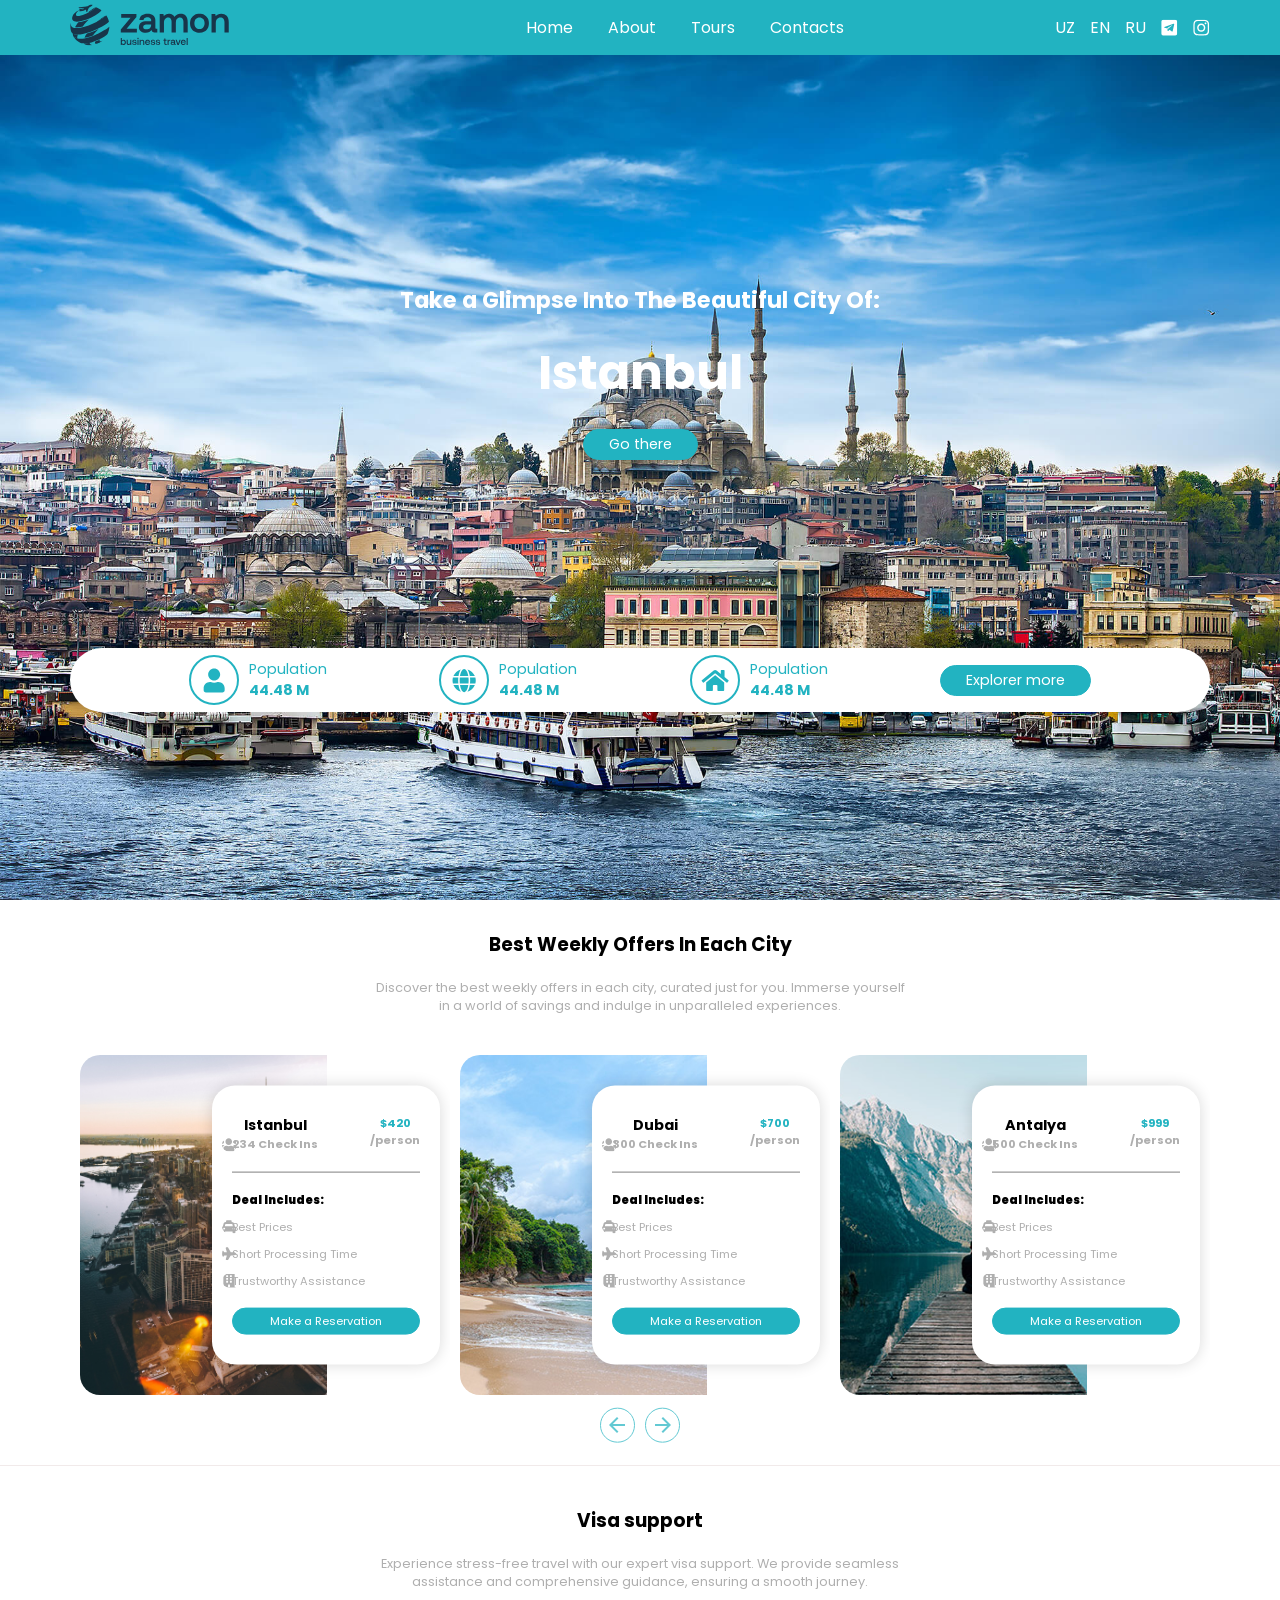
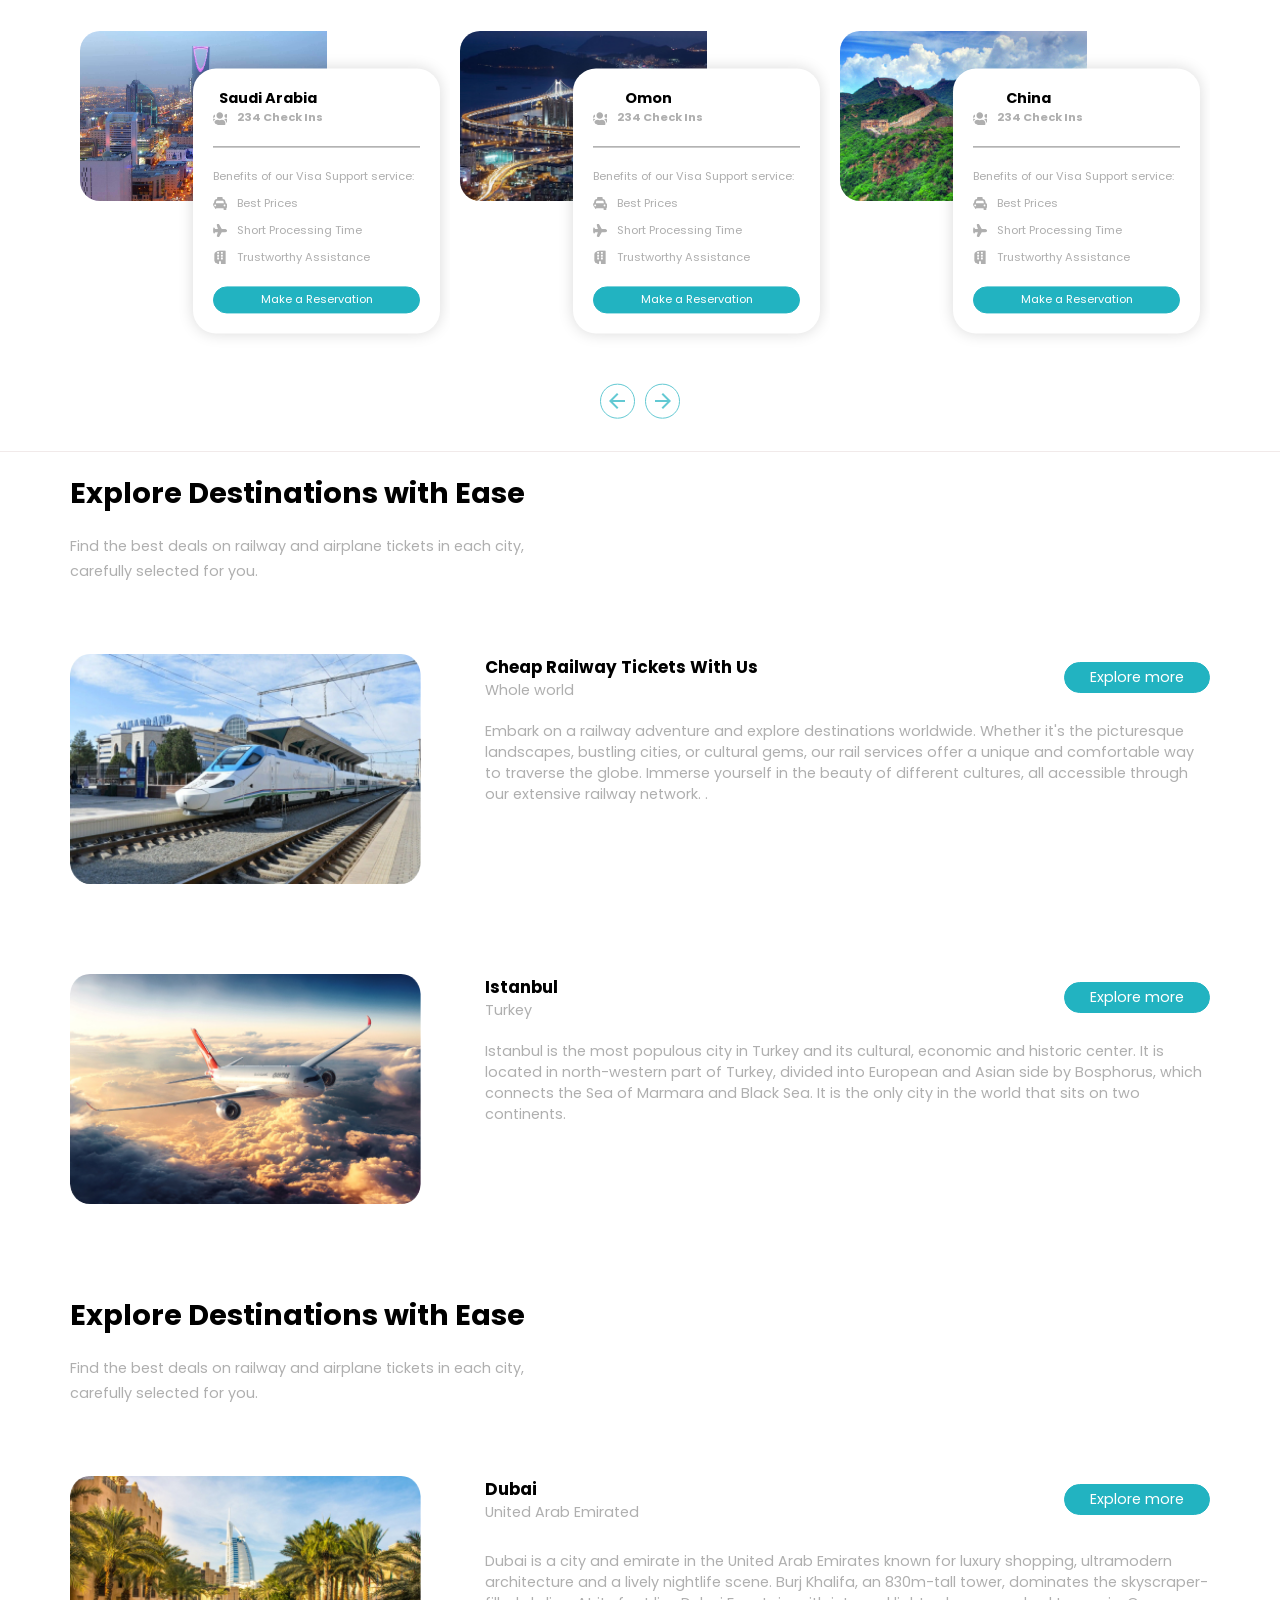
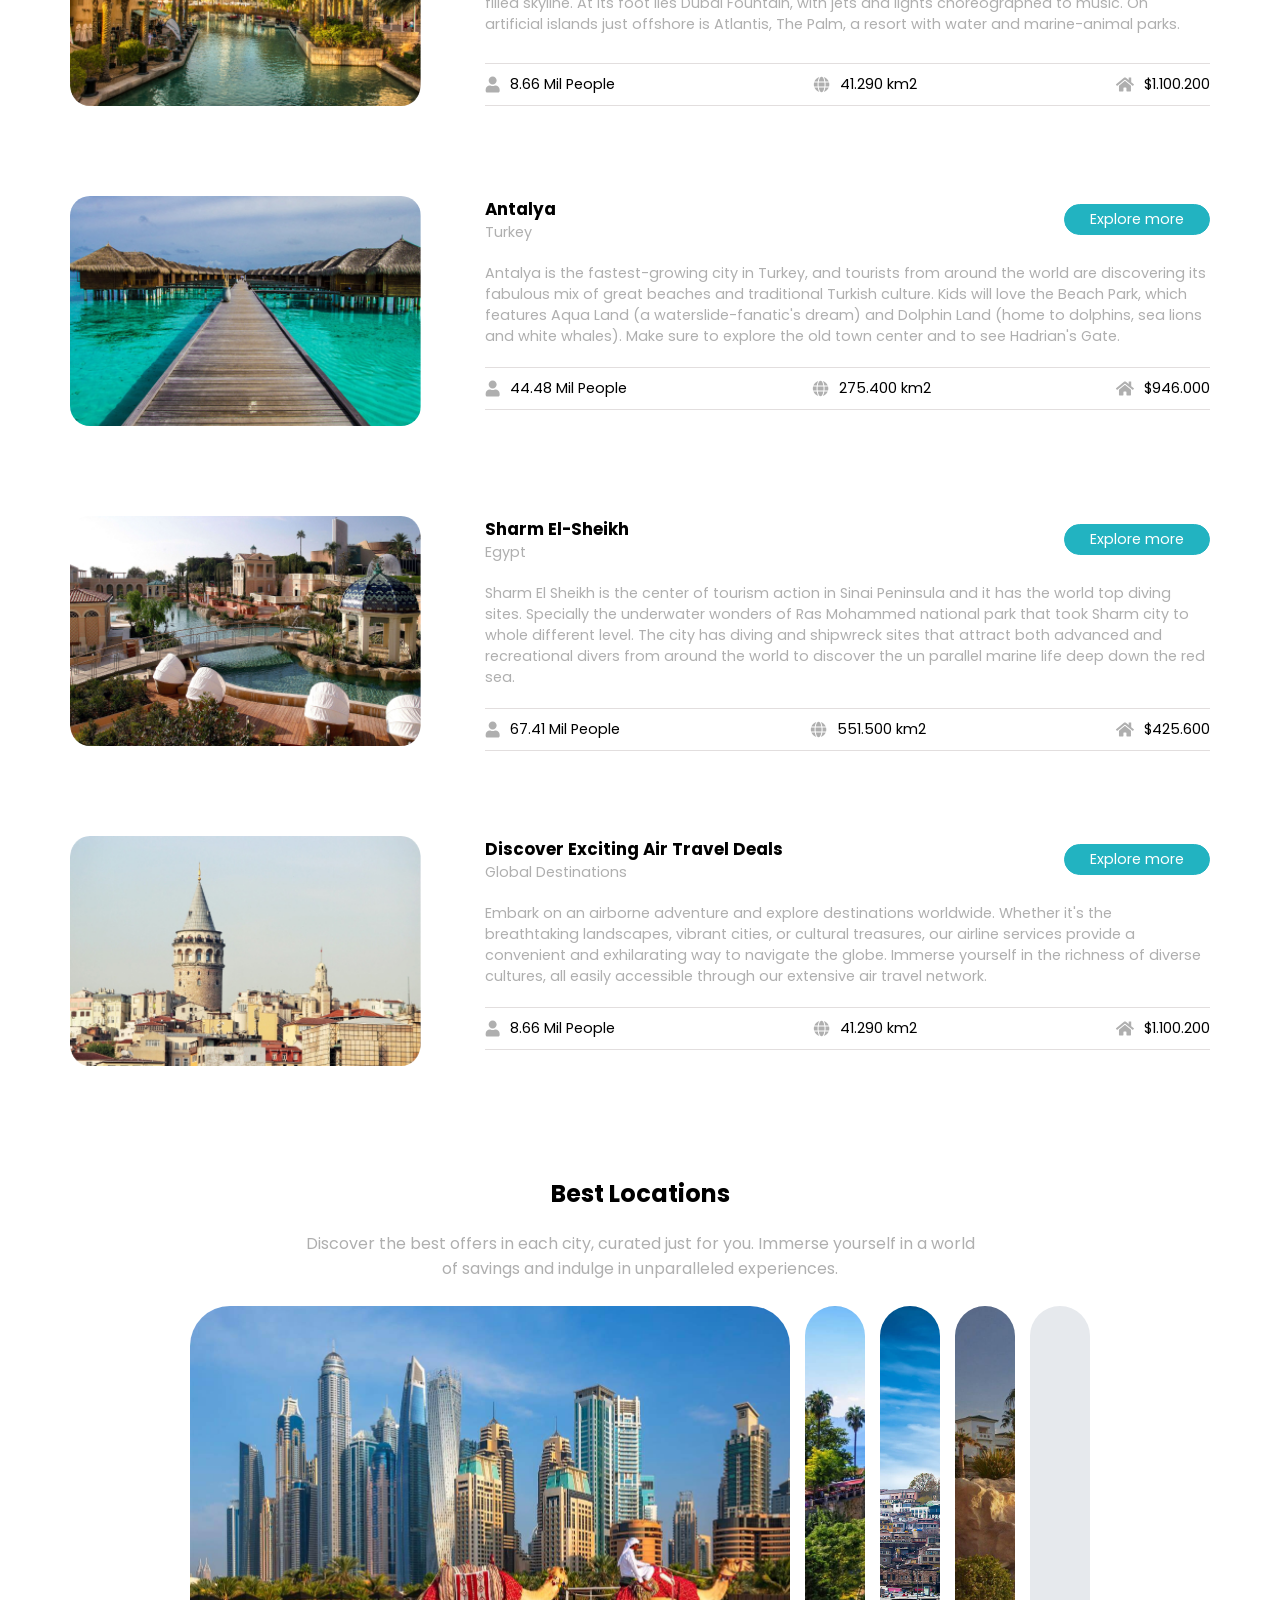
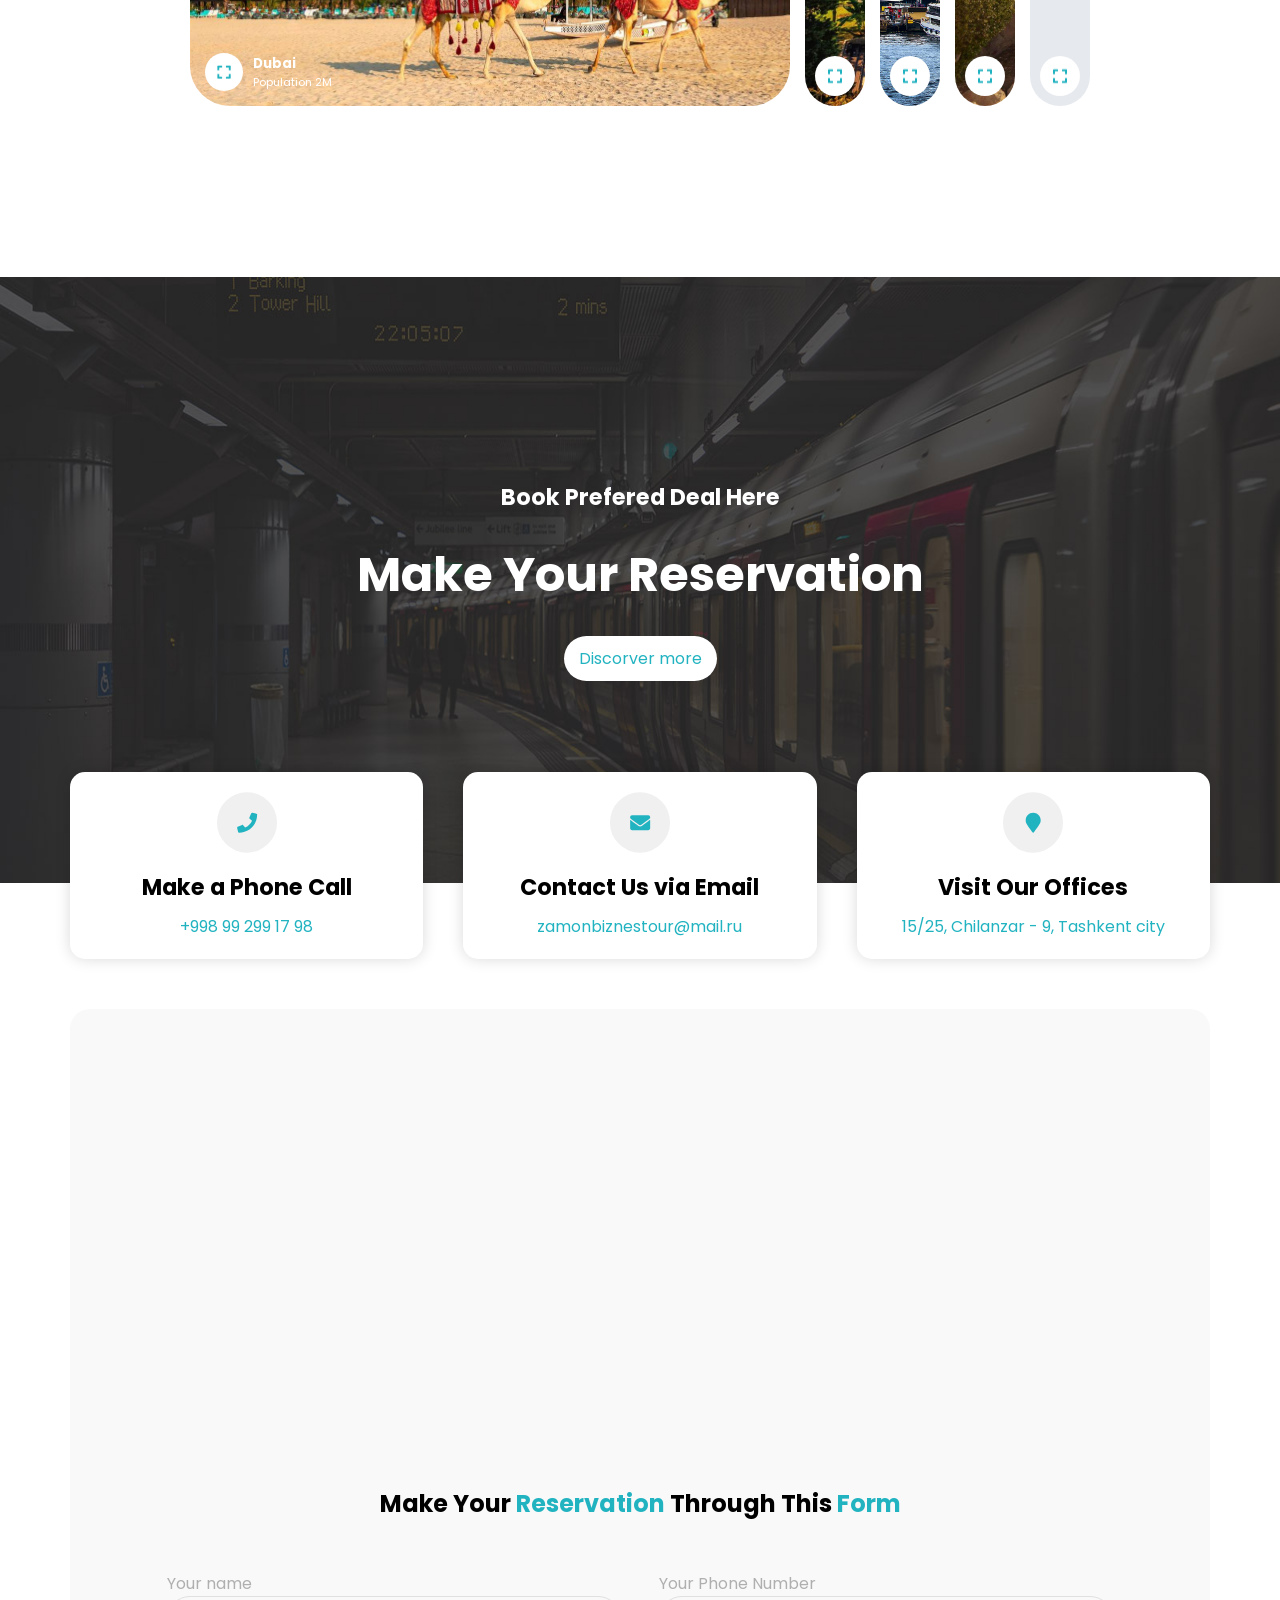
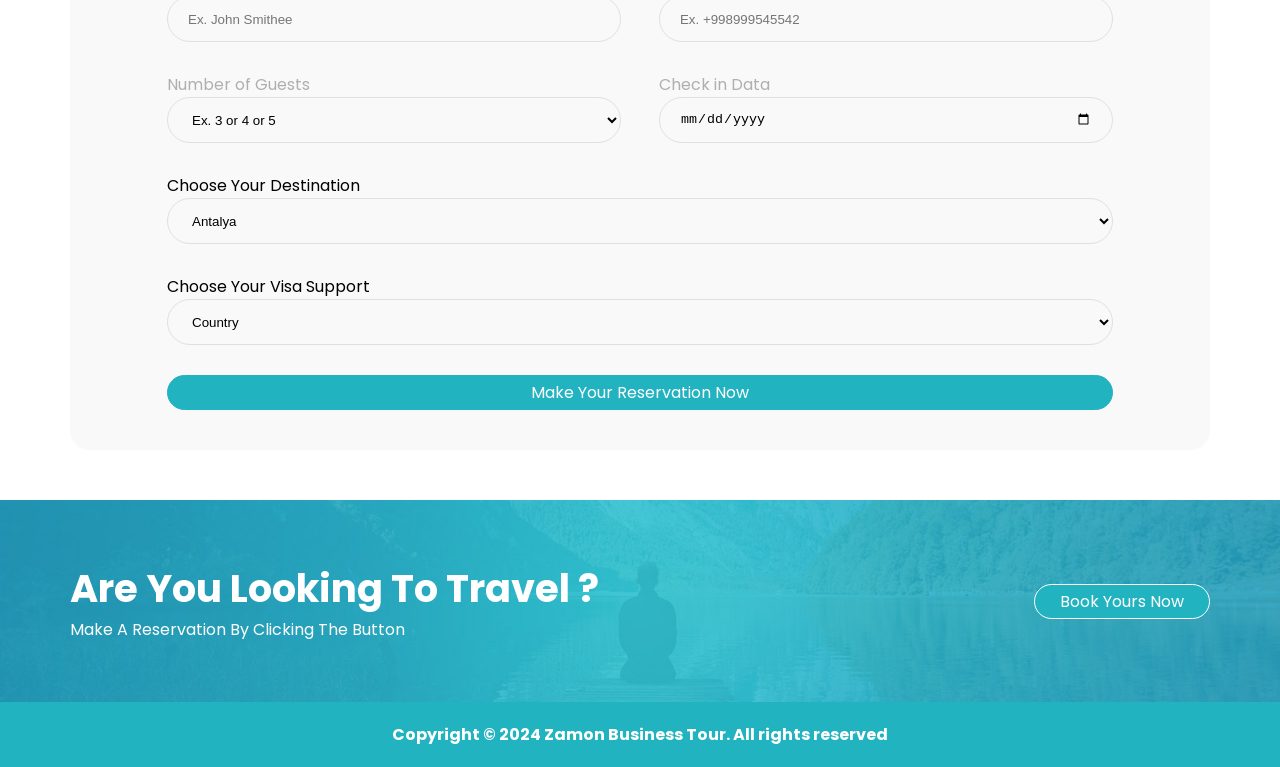
==== index.html @ ab3266ed "first commit" ====
<!DOCTYPE html>
<html lang="en">
  <head>
    <meta charset="UTF-8" />
    <meta name="viewport" content="width=device-width, initial-scale=1.0" />
    <title>Document</title>
    <link rel="stylesheet" href="assets/css/fontawesome.css" />
    <link
      href="
    https://cdn.jsdelivr.net/npm/@splidejs/splide@4.1.4/dist/css/splide.min.css
    "
      rel="stylesheet"
    />
    <link
      rel="stylesheet"
      href="https://fonts.googleapis.com/css2?family=Material+Symbols+Outlined:opsz,wght,FILL,GRAD@20..48,100..700,0..1,-50..200"
    />
    <link rel="preconnect" href="https://fonts.googleapis.com" />
    <link rel="preconnect" href="https://fonts.gstatic.com" crossorigin />
    <link
      href="https://fonts.googleapis.com/css2?family=Poppins:ital,wght@0,100;0,200;0,300;0,400;0,500;0,600;0,700;0,800;0,900;1,100;1,200;1,300;1,400;1,500;1,600;1,700;1,800;1,900&display=swap"
      rel="stylesheet"
    />
    <link rel="stylesheet" href="css/style.css" />
  </head>
  <body>
    <header id="header">
      <div class="container">
        <div class="header">
          <div class="logo">
            <a href="#"><img src="images/zamon.svg.svg" alt="" /></a>
          </div>
          <div class="desktop_menu">
            <ul class="nav_links">
              <li class="nav_item">
                <a href="">Home</a>
              </li>
              <li class="nav_item">
                <a href="">About</a>
              </li>
              <li class="nav_item">
                <a href="">Tours</a>
              </li>
              <li class="nav_item">
                <a href="">Contacts</a>
              </li>
            </ul>

            <ul class="user_actions">
              <li class="actions_item">
                <a href="">UZ</a>
              </li>
              <li class="actions_item">
                <a href="">EN</a>
              </li>
              <li class="actions_item">
                <a href="">RU</a>
              </li>
              <li class="actions_item">
                <a href=""
                  ><svg
                    width="17"
                    height="17"
                    viewBox="0 0 17 17"
                    fill="none"
                    xmlns="http://www.w3.org/2000/svg"
                  >
                    <mask
                      id="mask0_2_536"
                      style="mask-type: luminance"
                      maskUnits="userSpaceOnUse"
                      x="0"
                      y="0"
                      width="17"
                      height="17"
                    >
                      <path
                        d="M16.23 0.639999H0.230042V16.64H16.23V0.639999Z"
                        fill="white"
                      />
                    </mask>
                    <g mask="url(#mask0_2_536)">
                      <path
                        d="M11.4419 6.308L7.38459 9.62434L7.19366 9.78074C7.15173 9.814 7.12433 9.8622 7.11733 9.91527L7.07459 10.268L6.95733 11.2589C6.95839 11.271 6.95466 11.2829 6.94686 11.2923C6.93913 11.3015 6.92799 11.3074 6.91593 11.3085C6.90386 11.3095 6.89189 11.3058 6.88261 11.2981C6.87331 11.2903 6.86748 11.2791 6.8664 11.2671L6.5364 10.2762L6.19549 9.26254C6.18095 9.21714 6.18281 9.16807 6.20075 9.12387C6.21869 9.07967 6.25157 9.04314 6.29367 9.02074L10.5155 6.60073L11.3101 6.14619C11.4255 6.07892 11.5437 6.22437 11.4419 6.308Z"
                        fill="white"
                      />
                      <path
                        d="M14.0482 0.639999H2.41186C1.83321 0.639999 1.27825 0.869869 0.869081 1.27904C0.459911 1.68821 0.230042 2.24317 0.230042 2.82182V14.4582C0.230042 15.0369 0.459911 15.5918 0.869081 16.0009C1.27825 16.4101 1.83321 16.64 2.41186 16.64H14.0482C14.6269 16.64 15.1818 16.4101 15.591 16.0009C16.0002 15.5918 16.23 15.0369 16.23 14.4582V2.82182C16.23 2.24317 16.0002 1.68821 15.591 1.27904C15.1818 0.869869 14.6269 0.639999 14.0482 0.639999ZM13.22 5.27091L11.6582 12.1718C11.5846 12.4955 11.1737 12.6418 10.8855 12.4445L8.52731 10.8445L7.32638 11.98C7.27744 12.0259 7.21798 12.0593 7.15324 12.077C7.08851 12.0948 7.02038 12.0965 6.95477 12.082C6.88924 12.0675 6.82821 12.0372 6.777 11.9937C6.7258 11.9503 6.68596 11.8951 6.66095 11.8327L6.22731 10.56L5.79368 9.28727L3.46914 8.65093C3.40414 8.63673 3.34565 8.60147 3.30277 8.5506C3.25989 8.49973 3.23501 8.43613 3.232 8.36967C3.229 8.3032 3.24803 8.2376 3.28614 8.18313C3.32426 8.1286 3.37932 8.0882 3.44277 8.0682L12.4228 4.83273L12.5882 4.77363C12.9364 4.65182 13.2964 4.93363 13.22 5.27091Z"
                        fill="white"
                      />
                    </g>
                  </svg>
                </a>
              </li>
              <li class="actions_item">
                <a href=""
                  ><svg
                    width="17"
                    height="24"
                    viewBox="0 0 17 24"
                    fill="none"
                    xmlns="http://www.w3.org/2000/svg"
                  >
                    <mask
                      id="mask0_2_537"
                      style="mask-type: luminance"
                      maskUnits="userSpaceOnUse"
                      x="0"
                      y="4"
                      width="17"
                      height="17"
                    >
                      <path
                        d="M16.23 4.64H0.230042V20.64H16.23V4.64Z"
                        fill="white"
                      />
                    </mask>
                    <g mask="url(#mask0_2_537)">
                      <path
                        d="M8.23247 8.53192C5.9638 8.53192 4.12714 10.3706 4.12714 12.6373C4.12714 14.9059 5.9658 16.7426 8.23247 16.7426C10.5011 16.7426 12.3378 14.9039 12.3378 12.6373C12.3378 10.3686 10.4991 8.53192 8.23247 8.53192ZM8.23247 15.3019C6.7598 15.3019 5.5678 14.1093 5.5678 12.6373C5.5678 11.1653 6.76047 9.97259 8.23247 9.97259C9.70447 9.97259 10.8971 11.1653 10.8971 12.6373C10.8978 14.1093 9.70514 15.3019 8.23247 15.3019Z"
                        fill="white"
                      />
                      <path
                        d="M11.5287 4.69091C10.0567 4.62224 6.41067 4.62557 4.93734 4.69091C3.64267 4.75157 2.50067 5.06424 1.58001 5.9849C0.0413432 7.52357 0.23801 9.5969 0.23801 12.6376C0.23801 15.7496 0.0646766 17.7749 1.58001 19.2903C3.12467 20.8343 5.22801 20.6323 8.23269 20.6323C11.3154 20.6323 12.3794 20.6343 13.4694 20.2123C14.9514 19.6369 16.07 18.3123 16.1794 15.9329C16.2487 14.4603 16.2447 10.8149 16.1794 9.34157C16.0474 6.5329 14.54 4.82957 11.5287 4.69091ZM13.8587 18.2723C12.85 19.2809 11.4507 19.1909 8.21336 19.1909C4.88001 19.1909 3.54334 19.2403 2.56801 18.2623C1.44467 17.1443 1.64801 15.3489 1.64801 12.6269C1.64801 8.94357 1.27001 6.2909 4.96667 6.10157C5.81601 6.07157 6.06601 6.06157 8.20402 6.06157L8.23402 6.08157C11.7867 6.08157 14.574 5.70957 14.7414 9.40557C14.7794 10.2489 14.788 10.5022 14.788 12.6369C14.7874 15.9316 14.85 17.2763 13.8587 18.2723Z"
                        fill="white"
                      />
                      <path
                        d="M12.5007 9.32949C13.0306 9.32949 13.46 8.89999 13.46 8.37016C13.46 7.84033 13.0306 7.41083 12.5007 7.41083C11.9709 7.41083 11.5414 7.84033 11.5414 8.37016C11.5414 8.89999 11.9709 9.32949 12.5007 9.32949Z"
                        fill="white"
                      />
                    </g>
                  </svg>
                </a>
              </li>
            </ul>
          </div>
          <div class="mobile_menu">
            <div class="open-menu">
              <svg
                xmlns="http://www.w3.org/2000/svg"
                height="24px"
                viewBox="0 -960 960 960"
                width="24px"
                fill="#FFF"
              >
                <path
                  d="M120-240v-80h720v80H120Zm0-200v-80h720v80H120Zm0-200v-80h720v80H120Z"
                />
              </svg>
            </div>
            <div class="close-menu">
              <svg
                xmlns="http://www.w3.org/2000/svg"
                height="24px"
                viewBox="0 -960 960 960"
                width="24px"
                fill="#FFF"
              >
                <path
                  d="m256-200-56-56 224-224-224-224 56-56 224 224 224-224 56 56-224 224 224 224-56 56-224-224-224 224Z"
                />
              </svg>
            </div>
            <div class="mobile_menu_box">
              <ul class="nav_links">
                <li class="nav_item">
                  <a href="">Home</a>
                </li>
                <li class="nav_item">
                  <a href="">About</a>
                </li>
                <li class="nav_item">
                  <a href="">Tours</a>
                </li>
                <li class="nav_item">
                  <a href="">Contacts</a>
                </li>
                <li class="actions_item">
                  <a href="">UZ</a>
                </li>
                <li class="actions_item">
                  <a href="">EN</a>
                </li>
                <li class="actions_item">
                  <a href="">RU</a>
                </li>
                <li class="actions_item">
                  <a href=""
                    ><svg
                      width="17"
                      height="17"
                      viewBox="0 0 17 17"
                      fill="none"
                      xmlns="http://www.w3.org/2000/svg"
                    >
                      <mask
                        id="mask0_2_536"
                        style="mask-type: luminance"
                        maskUnits="userSpaceOnUse"
                        x="0"
                        y="0"
                        width="17"
                        height="17"
                      >
                        <path
                          d="M16.23 0.639999H0.230042V16.64H16.23V0.639999Z"
                          fill="black"
                        />
                      </mask>
                      <g mask="url(#mask0_2_536)">
                        <path
                          d="M11.4419 6.308L7.38459 9.62434L7.19366 9.78074C7.15173 9.814 7.12433 9.8622 7.11733 9.91527L7.07459 10.268L6.95733 11.2589C6.95839 11.271 6.95466 11.2829 6.94686 11.2923C6.93913 11.3015 6.92799 11.3074 6.91593 11.3085C6.90386 11.3095 6.89189 11.3058 6.88261 11.2981C6.87331 11.2903 6.86748 11.2791 6.8664 11.2671L6.5364 10.2762L6.19549 9.26254C6.18095 9.21714 6.18281 9.16807 6.20075 9.12387C6.21869 9.07967 6.25157 9.04314 6.29367 9.02074L10.5155 6.60073L11.3101 6.14619C11.4255 6.07892 11.5437 6.22437 11.4419 6.308Z"
                          fill="black"
                        />
                        <path
                          d="M14.0482 0.639999H2.41186C1.83321 0.639999 1.27825 0.869869 0.869081 1.27904C0.459911 1.68821 0.230042 2.24317 0.230042 2.82182V14.4582C0.230042 15.0369 0.459911 15.5918 0.869081 16.0009C1.27825 16.4101 1.83321 16.64 2.41186 16.64H14.0482C14.6269 16.64 15.1818 16.4101 15.591 16.0009C16.0002 15.5918 16.23 15.0369 16.23 14.4582V2.82182C16.23 2.24317 16.0002 1.68821 15.591 1.27904C15.1818 0.869869 14.6269 0.639999 14.0482 0.639999ZM13.22 5.27091L11.6582 12.1718C11.5846 12.4955 11.1737 12.6418 10.8855 12.4445L8.52731 10.8445L7.32638 11.98C7.27744 12.0259 7.21798 12.0593 7.15324 12.077C7.08851 12.0948 7.02038 12.0965 6.95477 12.082C6.88924 12.0675 6.82821 12.0372 6.777 11.9937C6.7258 11.9503 6.68596 11.8951 6.66095 11.8327L6.22731 10.56L5.79368 9.28727L3.46914 8.65093C3.40414 8.63673 3.34565 8.60147 3.30277 8.5506C3.25989 8.49973 3.23501 8.43613 3.232 8.36967C3.229 8.3032 3.24803 8.2376 3.28614 8.18313C3.32426 8.1286 3.37932 8.0882 3.44277 8.0682L12.4228 4.83273L12.5882 4.77363C12.9364 4.65182 13.2964 4.93363 13.22 5.27091Z"
                          fill="black"
                        />
                      </g>
                    </svg>
                  </a>
                </li>
                <li class="actions_item">
                  <a href=""
                    ><svg
                      width="17"
                      height="24"
                      viewBox="0 0 17 24"
                      fill="none"
                      xmlns="http://www.w3.org/2000/svg"
                    >
                      <mask
                        id="mask0_2_537"
                        style="mask-type: luminance"
                        maskUnits="userSpaceOnUse"
                        x="0"
                        y="4"
                        width="17"
                        height="17"
                      >
                        <path
                          d="M16.23 4.64H0.230042V20.64H16.23V4.64Z"
                          fill="black"
                        />
                      </mask>
                      <g mask="url(#mask0_2_537)">
                        <path
                          d="M8.23247 8.53192C5.9638 8.53192 4.12714 10.3706 4.12714 12.6373C4.12714 14.9059 5.9658 16.7426 8.23247 16.7426C10.5011 16.7426 12.3378 14.9039 12.3378 12.6373C12.3378 10.3686 10.4991 8.53192 8.23247 8.53192ZM8.23247 15.3019C6.7598 15.3019 5.5678 14.1093 5.5678 12.6373C5.5678 11.1653 6.76047 9.97259 8.23247 9.97259C9.70447 9.97259 10.8971 11.1653 10.8971 12.6373C10.8978 14.1093 9.70514 15.3019 8.23247 15.3019Z"
                          fill="black"
                        />
                        <path
                          d="M11.5287 4.69091C10.0567 4.62224 6.41067 4.62557 4.93734 4.69091C3.64267 4.75157 2.50067 5.06424 1.58001 5.9849C0.0413432 7.52357 0.23801 9.5969 0.23801 12.6376C0.23801 15.7496 0.0646766 17.7749 1.58001 19.2903C3.12467 20.8343 5.22801 20.6323 8.23269 20.6323C11.3154 20.6323 12.3794 20.6343 13.4694 20.2123C14.9514 19.6369 16.07 18.3123 16.1794 15.9329C16.2487 14.4603 16.2447 10.8149 16.1794 9.34157C16.0474 6.5329 14.54 4.82957 11.5287 4.69091ZM13.8587 18.2723C12.85 19.2809 11.4507 19.1909 8.21336 19.1909C4.88001 19.1909 3.54334 19.2403 2.56801 18.2623C1.44467 17.1443 1.64801 15.3489 1.64801 12.6269C1.64801 8.94357 1.27001 6.2909 4.96667 6.10157C5.81601 6.07157 6.06601 6.06157 8.20402 6.06157L8.23402 6.08157C11.7867 6.08157 14.574 5.70957 14.7414 9.40557C14.7794 10.2489 14.788 10.5022 14.788 12.6369C14.7874 15.9316 14.85 17.2763 13.8587 18.2723Z"
                          fill="black"
                        />
                        <path
                          d="M12.5007 9.32949C13.0306 9.32949 13.46 8.89999 13.46 8.37016C13.46 7.84033 13.0306 7.41083 12.5007 7.41083C11.9709 7.41083 11.5414 7.84033 11.5414 8.37016C11.5414 8.89999 11.9709 9.32949 12.5007 9.32949Z"
                          fill="black"
                        />
                      </g>
                    </svg>
                  </a>
                </li>
              </ul>

              <!-- <ul class="user_actions"></ul> -->
            </div>
          </div>
        </div>
      </div>
    </header>

    <main id="home">
      <div class="container">
        <div class="home_inner">
          <div class="home_inner_title">
            <h4>Take a Glimpse Into The Beautiful City Of:</h4>
            <h2>Istanbul</h2>
            <a href="" class="default_btn">Go there </a>
          </div>

          <div class="home_inner_info">
            <div class="home_inner_info_item">
              <div class="home_inner_info_item_image">
                <img src="images/home_symbol1.svg" alt="" />
              </div>
              <div class="home_inner_info_item_numbers">
                <div class="home_inner_info_item_numbers_name">Population</div>
                <div class="home_inner_info_item_numbers_date">44.48 M</div>
              </div>
            </div>
            <div class="home_inner_info_item">
              <div class="home_inner_info_item_image">
                <img src="images/home_symbol2.svg" alt="" />
              </div>
              <div class="home_inner_info_item_numbers">
                <div class="home_inner_info_item_numbers_name">Population</div>
                <div class="home_inner_info_item_numbers_date">44.48 M</div>
              </div>
            </div>
            <div class="home_inner_info_item">
              <div class="home_inner_info_item_image">
                <img src="images/home_symbol3.svg" alt="" />
              </div>
              <div class="home_inner_info_item_numbers">
                <div class="home_inner_info_item_numbers_name">Population</div>
                <div class="home_inner_info_item_numbers_date">44.48 M</div>
              </div>
            </div>
            <div class="home_btn">
              <a href="" class="default_btn">Explorer more</a>
            </div>
          </div>
        </div>
      </div>
    </main>

    <section id="slider1">
      <div class="container">
        <div class="slider_contents">
          <div class="slider_contents_top">
            <div class="slider_contents_top_title">
              <h3>Best Weekly Offers In Each City</h3>
            </div>
            <div class="slider_contents_top_description">
              <p>
                Discover the best weekly offers in each city, curated just for
                you. Immerse yourself in a world of savings and indulge in
                unparalleled experiences.
              </p>
            </div>
          </div>
          <div
            class="splide slide1"
            id="mySlider"
            aria-label="Splide Basic HTML Example"
          >
            <div class="splide__arrows">
              <button class="splide__arrow splide__arrow--prev">
                <span class="material-symbols-outlined"> arrow_back </span>
              </button>
              <button class="splide__arrow splide__arrow--next">
                <span class="material-symbols-outlined"> arrow_forward </span>
              </button>
            </div>

            <div class="splide__track">
              <ul class="splide__list">
                <li class="splide__slide">
                  <div class="thumb">
                    <img src="images/cand.jpg" alt="" />
                    <div class="splide__slide_text">
                      <div class="top-info">
                        <h4>
                          <b> Istanbul</b><br />
                          <span>
                            <img src="images/pupills.svg" alt="" /> 234 Check
                            Ins</span
                          >
                        </h4>
                        <h6>$420<br /><span>/person</span></h6>
                      </div>
                      <div class="line-dec"></div>
                      <ul class="card-hotel">
                        <li class="first">Deal Includes:</li>
                        <li>
                          <img src="images/taxi.svg" alt="" /> Best Prices
                        </li>
                        <li>
                          <img src="images/plane.svg" alt="" /> Short Processing
                          Time
                        </li>
                        <li>
                          <img src="images/hotel.svg" alt="" /> Trustworthy
                          Assistance
                        </li>
                      </ul>
                      <div class="main-button">
                        <a href="#contact" class="default_btn"
                          >Make a Reservation</a
                        >
                      </div>
                    </div>
                  </div>
                </li>
                <li class="splide__slide">
                  <img src="images/offers-02.jpg" alt="" />
                  <div class="splide__slide_text">
                    <div class="top-info">
                      <h4>
                        <b> Dubai</b><br />
                        <span>
                          <img src="images/pupills.svg" alt="" /> 300 Check
                          Ins</span
                        >
                      </h4>
                      <h6>$700<br /><span>/person</span></h6>
                    </div>
                    <div class="line-dec"></div>
                    <ul class="card-hotel">
                      <li class="first">Deal Includes:</li>
                      <li><img src="images/taxi.svg" alt="" /> Best Prices</li>
                      <li>
                        <img src="images/plane.svg" alt="" /> Short Processing
                        Time
                      </li>
                      <li>
                        <img src="images/hotel.svg" alt="" /> Trustworthy
                        Assistance
                      </li>
                    </ul>
                    <div class="main-button">
                      <a href="#contact" class="default_btn"
                        >Make a Reservation</a
                      >
                    </div>
                  </div>
                </li>
                <li class="splide__slide">
                  <img src="images/deals-01.jpg" alt="" />
                  <div class="splide__slide_text">
                    <div class="top-info">
                      <h4>
                        <b> Antalya</b><br />
                        <span>
                          <img src="images/pupills.svg" alt="" /> 500 Check
                          Ins</span
                        >
                      </h4>
                      <h6>$999<br /><span>/person</span></h6>
                    </div>
                    <div class="line-dec"></div>
                    <ul class="card-hotel">
                      <li class="first">Deal Includes:</li>
                      <li><img src="images/taxi.svg" alt="" /> Best Prices</li>
                      <li>
                        <img src="images/plane.svg" alt="" /> Short Processing
                        Time
                      </li>
                      <li>
                        <img src="images/hotel.svg" alt="" /> Trustworthy
                        Assistance
                      </li>
                    </ul>
                    <div class="main-button">
                      <a href="#contact" class="default_btn"
                        >Make a Reservation</a
                      >
                    </div>
                  </div>
                </li>
                <li class="splide__slide">
                  <img src="images/offers-01.jpg" alt="" />
                  <div class="splide__slide_text">
                    <div class="top-info">
                      <h4>
                        <b>Sharm El-Sheikh</b><br />
                        <span>
                          <img src="images/pupills.svg" alt="" /> 200 Check
                          Ins</span
                        >
                      </h4>
                      <h6>$800<br /><span>/person</span></h6>
                    </div>
                    <div class="line-dec"></div>
                    <ul class="card-hotel">
                      <li class="first">Deal Includes:</li>
                      <li><img src="images/taxi.svg" alt="" /> Best Prices</li>
                      <li>
                        <img src="images/plane.svg" alt="" /> Short Processing
                        Time
                      </li>
                      <li>
                        <img src="images/hotel.svg" alt="" /> Trustworthy
                        Assistance
                      </li>
                    </ul>
                    <div class="main-button">
                      <a href="#contact" class="default_btn"
                        >Make a Reservation</a
                      >
                    </div>
                  </div>
                </li>
                <li class="splide__slide">
                  <img src="images/usa1.jpg" alt="" />
                  <div class="splide__slide_text">
                    <div class="top-info">
                      <h4>
                        <b>USA</b><br />
                        <span>
                          <img src="images/pupills.svg" alt="" /> 400 Check
                          Ins</span
                        >
                      </h4>
                      <h6>$720<br /><span>/person</span></h6>
                    </div>
                    <div class="line-dec"></div>
                    <ul class="card-hotel">
                      <li class="first">Deal Includes:</li>
                      <li><img src="images/taxi.svg" alt="" /> Best Prices</li>
                      <li>
                        <img src="images/plane.svg" alt="" /> Short Processing
                        Time
                      </li>
                      <li>
                        <img src="images/hotel.svg" alt="" /> Trustworthy
                        Assistance
                      </li>
                    </ul>
                    <div class="main-button">
                      <a href="#contact" class="default_btn"
                        >Make a Reservation</a
                      >
                    </div>
                  </div>
                </li>
                <li class="splide__slide">
                  <img src="images/deals-02.jpg" alt="" />
                  <div class="splide__slide_text">
                    <div class="top-info">
                      <h4>
                        <b>England</b><br />
                        <span>
                          <img src="images/pupills.svg" alt="" /> 400 Check
                          Ins</span
                        >
                      </h4>
                      <h6>$840<br /><span>/person</span></h6>
                    </div>
                    <div class="line-dec"></div>
                    <ul class="card-hotel">
                      <li class="first">Deal Includes:</li>
                      <li><img src="images/taxi.svg" alt="" /> Best Prices</li>
                      <li>
                        <img src="images/plane.svg" alt="" /> Short Processing
                        Time
                      </li>
                      <li>
                        <img src="images/hotel.svg" alt="" /> Trustworthy
                        Assistance
                      </li>
                    </ul>
                    <div class="main-button">
                      <a href="#contact" class="default_btn"
                        >Make a Reservation</a
                      >
                    </div>
                  </div>
                </li>
                <li class="splide__slide">
                  <img src="images/cand.jpg" alt="" />
                  <div class="splide__slide_text">
                    <div class="top-info">
                      <h4>
                        <b>Canada</b><br />
                        <span>
                          <img src="images/pupills.svg" alt="" /> 345 Check
                          Ins</span
                        >
                      </h4>
                      <h6>$800<br /><span>/person</span></h6>
                    </div>
                    <div class="line-dec"></div>
                    <ul class="card-hotel">
                      <li class="first">Deal Includes:</li>
                      <li><img src="images/taxi.svg" alt="" /> Best Prices</li>
                      <li>
                        <img src="images/plane.svg" alt="" /> Short Processing
                        Time
                      </li>
                      <li>
                        <img src="images/hotel.svg" alt="" /> Trustworthy
                        Assistance
                      </li>
                    </ul>
                    <div class="main-button">
                      <a href="#contact" class="default_btn"
                        >Make a Reservation</a
                      >
                    </div>
                  </div>
                </li>
                <li class="splide__slide">
                  <img src="images/europe2.jpg" alt="" />
                  <div class="splide__slide_text">
                    <div class="top-info">
                      <h4>
                        <b>European Union</b><br />
                        <span>
                          <img src="images/pupills.svg" alt="" /> 345 Check
                          Ins</span
                        >
                      </h4>
                      <h6>$810<br /><span>/person</span></h6>
                    </div>
                    <div class="line-dec"></div>
                    <ul class="card-hotel">
                      <li class="first">Deal Includes:</li>
                      <li><img src="images/taxi.svg" alt="" /> Best Prices</li>
                      <li>
                        <img src="images/plane.svg" alt="" /> Short Processing
                        Time
                      </li>
                      <li>
                        <img src="images/hotel.svg" alt="" /> Trustworthy
                        Assistance
                      </li>
                    </ul>
                    <div class="main-button">
                      <a href="#contact" class="default_btn"
                        >Make a Reservation</a
                      >
                    </div>
                  </div>
                </li>
              </ul>
            </div>
          </div>
        </div>
      </div>
    </section>

    <section id="slider2">
      <div class="container">
        <div class="slider_contents">
          <div class="slider_contents_top">
            <div class="slider_contents_top_title">
              <h3>Visa support</h3>
            </div>
            <div class="slider_contents_top_description">
              <p>
                Experience stress-free travel with our expert visa support. We
                provide seamless assistance and comprehensive guidance, ensuring
                a smooth journey.
              </p>
            </div>
          </div>

          <div
            class="splide slide2"
            id="mySlider"
            aria-label="Splide Basic HTML Example"
          >
            <div class="splide__arrows">
              <button class="splide__arrow splide__arrow--prev">
                <span class="material-symbols-outlined"> arrow_back </span>
              </button>
              <button class="splide__arrow splide__arrow--next">
                <span class="material-symbols-outlined"> arrow_forward </span>
              </button>
            </div>
            <div class="splide__track">
              <ul class="splide__list">
                <li class="splide__slide">
                  <div class="thumb">
                    <img src="images/saudi.jpg" alt="" />
                    <div class="splide__slide_text">
                      <div class="top-info">
                        <h4>
                          <b>Saudi Arabia</b><br />
                          <span>
                            <img src="images/pupills.svg" alt="" /> 234 Check
                            Ins</span
                          >
                        </h4>
                      </div>
                      <div class="line-dec"></div>
                      <ul class="card-hotel">
                        <li class="second">
                          Benefits of our Visa Support service:
                        </li>
                        <li>
                          <img src="images/taxi.svg" alt="" /> Best Prices
                        </li>
                        <li>
                          <img src="images/plane.svg" alt="" /> Short Processing
                          Time
                        </li>
                        <li>
                          <img src="images/hotel.svg" alt="" /> Trustworthy
                          Assistance
                        </li>
                      </ul>
                      <div class="main-button">
                        <a href="#contact" class="default_btn"
                          >Make a Reservation</a
                        >
                      </div>
                    </div>
                  </div>
                </li>
                <li class="splide__slide">
                  <img src="images/oman.jpg" alt="" />
                  <div class="splide__slide_text">
                    <div class="top-info">
                      <h4>
                        <b>Omon</b><br />
                        <span>
                          <img src="images/pupills.svg" alt="" /> 234 Check
                          Ins</span
                        >
                      </h4>
                    </div>
                    <div class="line-dec"></div>
                    <ul class="card-hotel">
                      <li class="second">
                        Benefits of our Visa Support service:
                      </li>
                      <li><img src="images/taxi.svg" alt="" /> Best Prices</li>
                      <li>
                        <img src="images/plane.svg" alt="" /> Short Processing
                        Time
                      </li>
                      <li>
                        <img src="images/hotel.svg" alt="" /> Trustworthy
                        Assistance
                      </li>
                    </ul>
                    <div class="main-button">
                      <a href="#contact" class="default_btn"
                        >Make a Reservation</a
                      >
                    </div>
                  </div>
                </li>

                <li class="splide__slide">
                  <img src="images/china.jpg" alt="" />
                  <div class="splide__slide_text">
                    <div class="top-info">
                      <h4>
                        <b>China</b><br />
                        <span>
                          <img src="images/pupills.svg" alt="" /> 234 Check
                          Ins</span
                        >
                      </h4>
                    </div>
                    <div class="line-dec"></div>
                    <ul class="card-hotel">
                      <li class="second">
                        Benefits of our Visa Support service:
                      </li>
                      <li><img src="images/taxi.svg" alt="" /> Best Prices</li>
                      <li>
                        <img src="images/plane.svg" alt="" /> Short Processing
                        Time
                      </li>
                      <li>
                        <img src="images/hotel.svg" alt="" /> Trustworthy
                        Assistance
                      </li>
                    </ul>
                    <div class="main-button">
                      <a href="#contact" class="default_btn"
                        >Make a Reservation</a
                      >
                    </div>
                  </div>
                </li>

                <li class="splide__slide">
                  <img src="images/hongkong.jpg" alt="" />
                  <div class="splide__slide_text">
                    <div class="top-info">
                      <h4>
                        <b>Hong Kong </b><br />
                        <span>
                          <img src="images/pupills.svg" alt="" /> 234 Check
                          Ins</span
                        >
                      </h4>
                    </div>
                    <div class="line-dec"></div>
                    <ul class="card-hotel">
                      <li class="second">
                        Benefits of our Visa Support service:
                      </li>
                      <li><img src="images/taxi.svg" alt="" /> Best Prices</li>
                      <li>
                        <img src="images/plane.svg" alt="" /> Short Processing
                        Time
                      </li>
                      <li>
                        <img src="images/hotel.svg" alt="" /> Trustworthy
                        Assistance
                      </li>
                    </ul>
                    <div class="main-button">
                      <a href="#contact" class="default_btn"
                        >Make a Reservation</a
                      >
                    </div>
                  </div>
                </li>

                <li class="splide__slide">
                  <img src="images/europe.jpeg" alt="" />
                  <div class="splide__slide_text">
                    <div class="top-info">
                      <h4>
                        <b>European</b><br />
                        <span>
                          <img src="images/pupills.svg" alt="" /> 234 Check
                          Ins</span
                        >
                      </h4>
                    </div>
                    <div class="line-dec"></div>
                    <ul class="card-hotel">
                      <li class="second">
                        Benefits of our Visa Support service:
                      </li>
                      <li><img src="images/taxi.svg" alt="" /> Best Prices</li>
                      <li>
                        <img src="images/plane.svg" alt="" /> Short Processing
                        Time
                      </li>
                      <li>
                        <img src="images/hotel.svg" alt="" /> Trustworthy
                        Assistance
                      </li>
                    </ul>
                    <div class="main-button">
                      <a href="#contact" class="default_btn"
                        >Make a Reservation</a
                      >
                    </div>
                  </div>
                </li>
                <li class="splide__slide">
                  <img src="images/india.jpg" alt="" />
                  <div class="splide__slide_text">
                    <div class="top-info">
                      <h4>
                        <b>India</b><br />
                        <span>
                          <img src="images/pupills.svg" alt="" /> 234 Check
                          Ins</span
                        >
                      </h4>
                    </div>
                    <div class="line-dec"></div>
                    <ul class="card-hotel">
                      <li class="second">
                        Benefits of our Visa Support service:
                      </li>
                      <li><img src="images/taxi.svg" alt="" /> Best Prices</li>
                      <li>
                        <img src="images/plane.svg" alt="" /> Short Processing
                        Time
                      </li>
                      <li>
                        <img src="images/hotel.svg" alt="" /> Trustworthy
                        Assistance
                      </li>
                    </ul>
                    <div class="main-button">
                      <a href="#contact" class="default_btn"
                        >Make a Reservation</a
                      >
                    </div>
                  </div>
                </li>
                <li class="splide__slide">
                  <img src="images/japan.jpg" alt="" />
                  <div class="splide__slide_text">
                    <div class="top-info">
                      <h4>
                        <b>Japan</b><br />
                        <span>
                          <img src="images/pupills.svg" alt="" /> 234 Check
                          Ins</span
                        >
                      </h4>
                    </div>
                    <div class="line-dec"></div>
                    <ul class="card-hotel">
                      <li class="second">
                        Benefits of our Visa Support service:
                      </li>
                      <li><img src="images/taxi.svg" alt="" /> Best Prices</li>
                      <li>
                        <img src="images/plane.svg" alt="" /> Short Processing
                        Time
                      </li>
                      <li>
                        <img src="images/hotel.svg" alt="" /> Trustworthy
                        Assistance
                      </li>
                    </ul>
                    <div class="main-button">
                      <a href="#contact" class="default_btn"
                        >Make a Reservation</a
                      >
                    </div>
                  </div>
                </li>
              </ul>
            </div>
          </div>
        </div>
      </div>
    </section>

    <section id="explore">
      <div class="container">
        <div class="explore_info">
          <div class="explore_title">
            <div class="explore_title_h1">
              <h2>Explore Destinations with Ease</h2>
            </div>
            <div class="explore_title_h1_description">
              <p>
                Find the best deals on railway and airplane tickets in each
                city, carefully selected for you.
              </p>
            </div>
          </div>
          <div class="explore_cards">
            <div class="explore_card">
              <div class="explore_card_image">
                <img src="images/card1.jpg" alt="" />
              </div>
              <div class="explore_card_title_btn">
                <div class="explore_card_top">
                  <div class="explore_card_title_btn_tit">
                    <h3>Cheap Railway Tickets With Us</h3>
                    <p>Whole world</p>
                  </div>
                  <div class="explore_card_title_btn_btn">
                    <a href="" class="default_btn">Explore more</a>
                  </div>
                </div>
                <div class="explore_card_middle">
                  <div class="explore_card_description">
                    <p>
                      Embark on a railway adventure and explore destinations
                      worldwide. Whether it's the picturesque landscapes,
                      bustling cities, or cultural gems, our rail services offer
                      a unique and comfortable way to traverse the globe.
                      Immerse yourself in the beauty of different cultures, all
                      accessible through our extensive railway network. .
                    </p>
                  </div>
                </div>
              </div>
            </div>
            <div class="explore_card">
              <div class="explore_card_image">
                <img src="images/card2.jpg" alt="" />
              </div>
              <div class="explore_card_title_btn">
                <div class="explore_card_top">
                  <div class="explore_card_title_btn_tit">
                    <h3>Istanbul</h3>
                    <p>Turkey</p>
                  </div>
                  <div class="explore_card_title_btn_btn">
                    <a href="" class="default_btn">Explore more</a>
                  </div>
                </div>
                <div class="explore_card_middle">
                  <div class="explore_card_description">
                    <p>
                      Istanbul is the most populous city in Turkey and its
                      cultural, economic and historic center. It is located in
                      north-western part of Turkey, divided into European and
                      Asian side by Bosphorus, which connects the Sea of Marmara
                      and Black Sea. It is the only city in the world that sits
                      on two continents.
                    </p>
                  </div>
                </div>
              </div>
            </div>
          </div>
        </div>
      </div>
    </section>

    <section id="visit">
      <div class="container">
        <div class="explore_info">
          <div class="explore_title">
            <div class="explore_title_h1">
              <h2>Explore Destinations with Ease</h2>
            </div>
            <div class="explore_title_h1_description">
              <p>
                Find the best deals on railway and airplane tickets in each
                city, carefully selected for you.
              </p>
            </div>
          </div>
          <div class="explore_cards">
            <div class="explore_card">
              <div class="explore_card_image">
                <img src="images/dubai2.jpg.jpg" alt="" />
              </div>
              <div class="visit_card_title_btn">
                <div class="explore_card_top">
                  <div class="explore_card_title_btn_tit">
                    <h3>Dubai</h3>
                    <p>United Arab Emirated</p>
                  </div>
                  <div class="explore_card_title_btn_btn">
                    <a href="" class="default_btn">Explore more</a>
                  </div>
                </div>
                <div class="explore_card_middle">
                  <div class="explore_card_description">
                    <p>
                      Dubai is a city and emirate in the United Arab Emirates
                      known for luxury shopping, ultramodern architecture and a
                      lively nightlife scene. Burj Khalifa, an 830m-tall tower,
                      dominates the skyscraper-filled skyline. At its foot lies
                      Dubai Fountain, with jets and lights choreographed to
                      music. On artificial islands just offshore is Atlantis,
                      The Palm, a resort with water and marine-animal parks.
                    </p>
                  </div>
                </div>
                <div class="explore_card_bottom">
                  <span
                    ><img src="images/human.svg" alt="" /> 8.66 Mil People</span
                  >
                  <span><img src="images/planet.svg" alt="" /> 41.290 km2</span>
                  <span><img src="images/home.svg" alt="" /> $1.100.200</span>
                </div>
              </div>
            </div>
            <div class="explore_card">
              <div class="explore_card_image">
                <img src="images/antaliya.png" alt="" />
              </div>
              <div class="explore_card_title_btn">
                <div class="explore_card_top">
                  <div class="explore_card_title_btn_tit">
                    <h3>Antalya</h3>
                    <p>Turkey</p>
                  </div>
                  <div class="explore_card_title_btn_btn">
                    <a href="" class="default_btn">Explore more</a>
                  </div>
                </div>
                <div class="explore_card_middle">
                  <div class="explore_card_description">
                    <p>
                      Antalya is the fastest-growing city in Turkey, and
                      tourists from around the world are discovering its
                      fabulous mix of great beaches and traditional Turkish
                      culture. Kids will love the Beach Park, which features
                      Aqua Land (a waterslide-fanatic's dream) and Dolphin Land
                      (home to dolphins, sea lions and white whales). Make sure
                      to explore the old town center and to see Hadrian's Gate.
                    </p>
                  </div>
                </div>
                <div class="explore_card_bottom">
                  <span
                    ><img src="images/human.svg" alt="" /> 44.48 Mil
                    People</span
                  >
                  <span
                    ><img src="images/planet.svg" alt="" /> 275.400 km2</span
                  >
                  <span><img src="images/home.svg" alt="" /> $946.000</span>
                </div>
              </div>
            </div>
            <div class="explore_card">
              <div class="explore_card_image">
                <img src="images/sharm2.jpg.jpg" alt="" />
              </div>
              <div class="visit_card_title_btn">
                <div class="explore_card_top">
                  <div class="explore_card_title_btn_tit">
                    <h3>Sharm El-Sheikh</h3>
                    <p>Egypt</p>
                  </div>
                  <div class="explore_card_title_btn_btn">
                    <a href="" class="default_btn">Explore more</a>
                  </div>
                </div>
                <div class="explore_card_middle">
                  <div class="explore_card_description">
                    <p>
                      Sharm El Sheikh is the center of tourism action in Sinai
                      Peninsula and it has the world top diving sites. Specially
                      the underwater wonders of Ras Mohammed national park that
                      took Sharm city to whole different level. The city has
                      diving and shipwreck sites that attract both advanced and
                      recreational divers from around the world to discover the
                      un parallel marine life deep down the red sea.
                    </p>
                  </div>
                </div>
                <div class="explore_card_bottom">
                  <span
                    ><img src="images/human.svg" alt="" /> 67.41 Mil
                    People</span
                  >
                  <span
                    ><img src="images/planet.svg" alt="" /> 551.500 km2</span
                  >
                  <span><img src="images/home.svg" alt="" /> $425.600</span>
                </div>
              </div>
            </div>
            <div class="explore_card">
              <div class="explore_card_image">
                <img src="images/istanbul3.jpg.jpg" alt="" />
              </div>
              <div class="explore_card_title_btn">
                <div class="explore_card_top">
                  <div class="explore_card_title_btn_tit">
                    <h3>Discover Exciting Air Travel Deals</h3>
                    <p>Global Destinations</p>
                  </div>
                  <div class="explore_card_title_btn_btn">
                    <a href="" class="default_btn">Explore more</a>
                  </div>
                </div>
                <div class="explore_card_middle">
                  <div class="explore_card_description">
                    <p>
                      Embark on an airborne adventure and explore destinations
                      worldwide. Whether it's the breathtaking landscapes,
                      vibrant cities, or cultural treasures, our airline
                      services provide a convenient and exhilarating way to
                      navigate the globe. Immerse yourself in the richness of
                      diverse cultures, all easily accessible through our
                      extensive air travel network.
                    </p>
                  </div>
                </div>
                <div class="explore_card_bottom">
                  <span
                    ><img src="images/human.svg" alt="" /> 8.66 Mil People</span
                  >
                  <span><img src="images/planet.svg" alt="" /> 41.290 km2</span>
                  <span><img src="images/home.svg" alt="" /> $1.100.200</span>
                </div>
              </div>
            </div>
          </div>
        </div>
      </div>
    </section>

    <section id="bestLocation">
      <div class="container">
        <div class="bestLocation">
          <div class="bestLocation_info">
            <div class="bestLocation_info_title"><h2>Best Locations</h2></div>
            <div class="bestLocation_info_description">
              <p>
                Discover the best offers in each city, curated just for you.
                Immerse yourself in a world of savings and indulge in
                unparalleled experiences.
              </p>
            </div>
          </div>
          <div class="bestLocation_gallery">
            <div class="options">
              <div class="option active">
                <div class="option_image">
                  <img src="images/dubai.jpg" alt="" />
                </div>
                <div class="location-info">
                  <div class="location-info-image">
                    <img src="images/location-icon.jpg" alt="" />
                    <div class="location-info-population">
                      <h3>Dubai</h3>
                      <span>Population 2M</span>
                    </div>
                  </div>
                </div>
              </div>
              <div class="option">
                <div class="option_image">
                  <img src="images/antalya.jpg" alt="" />
                </div>
                <div class="location-info">
                  <div class="location-info-image">
                    <img src="images/location-icon.jpg" alt="" />
                    <div class="location-info-population">
                      <h3>Antalya</h3>
                      <span>Population 3.5M</span>
                    </div>
                  </div>
                </div>
              </div>
              <div class="option">
                <div class="option_image">
                  <img src="images/istanbul.jpg" alt="" />
                </div>
                <div class="location-info">
                  <div class="location-info-image">
                    <img src="images/location-icon.jpg" alt="" />
                    <div class="location-info-population">
                      <h3>Istanbul</h3>
                      <span>Population 4.1M</span>
                    </div>
                  </div>
                </div>
              </div>
              <div class="option">
                <div class="option_image">
                  <img src="images/sharm.jpg" alt="" />
                </div>
                <div class="location-info">
                  <div class="location-info-image">
                    <img src="images/location-icon.jpg" alt="" />
                    <div class="location-info-population">
                      <h3>Sharm El-Sheikh</h3>
                      <span>Population 4M</span>
                    </div>
                  </div>
                </div>
              </div>
              <div class="option">
                <div class="option_image">
                  <img src="images/paris.jpg" alt="" />
                </div>
                <div class="location-info">
                  <div class="location-info-image">
                    <img src="images/location-icon.jpg" alt="" />
                    <div class="location-info-population">
                      <h3>Paris</h3>
                      <span>Population 3M</span>
                    </div>
                  </div>
                </div>
              </div>
            </div>
          </div>
        </div>
      </div>
    </section>

    <section id="reservation-map">
      <div class="container">
        <div class="reservation-map">
          <div class="reservation-map-top">
            <h4>Book Prefered Deal Here</h4>
            <h2>Make Your Reservation</h2>
            <a href="" class="default_btn">Discorver more</a>
            <div class="reservation-map-top-cards">
              <div class="reservation-map-top-card">
                <div class="card-icon">
                  <img src="images/phone-icon.svg" alt="" />
                </div>
                <div class="card-title"><h4>Make a Phone Call</h4></div>
                <div class="card-adress">+998 99 299 17 98</div>
              </div>
              <div class="reservation-map-top-card">
                <div class="card-icon">
                  <img src="images/sms-icon.svg" alt="" />
                </div>
                <div class="card-title"><h4>Contact Us via Email</h4></div>
                <div class="card-adress">zamonbiznestour@mail.ru</div>
              </div>
              <div class="reservation-map-top-card">
                <div class="card-icon">
                  <img src="images/location-icon.svg" alt="" />
                </div>
                <div class="card-title"><h4>Visit Our Offices</h4></div>
                <div class="card-adress">
                  15/25, Chilanzar - 9, Tashkent city
                </div>
              </div>
            </div>
          </div>
        </div>
      </div>
    </section>

    <section>
      <div class="container">
        <div class="reservation-form">
          <div class="reservation-location">
            <iframe
              src="https://www.google.com/maps/embed?pb=!1m16!1m12!1m3!1d3252.2562871331756!2d69.19966845675911!3d41.28903224846708!2m3!1f0!2f0!3f0!3m2!1i1024!2i768!4f13.1!2m1!1schilonzor-9%20dom-25!5e1!3m2!1sen!2s!4v1705743542224!5m2!1sen!2s"
              width="100%"
              height="450px"
              frameborder="0"
              style="
                border: 0;
                border-top-left-radius: 23px;
                border-top-right-radius: 23px;
              "
              allowfullscreen=""
            ></iframe>
          </div>
          <div class="reservation-form-title">
            <h2>
              Make Your <span class="text-blue">Reservation</span> Through This
              <span class="text-blue">Form</span>
            </h2>
          </div>
          <form action="">
            <div class="row">
              <label for="name"
                >Your name <br />
                <input type="text" placeholder="Ex. John Smithee" />
              </label>
              <label for="numb">
                Your Phone Number <br />
                <input type="number" placeholder="Ex. +998999545542" />
              </label>
            </div>
            <div class="row">
              <label for="name"
                >Number of Guests <br />
                <select name="" id="">
                  <option value="">Ex. 3 or 4 or 5</option>
                  <option value="">1</option>
                  <option value="">2</option>
                  <option value="">3</option>
                  <option value="">4+</option>
                </select>
              </label>
              <label for="numb">
                Check in Data <br />
                <input type="date" placeholder="дд.мм.гггг" />
              </label>
            </div>
            <label for="">
              Choose Your Destination <br />
              <select name="" id="">
                <option value="">Antalya</option>
                <option value="">Istanul</option>
                <option value="">Dubai</option>
                <option value="">Sharm El-Sheikh</option>
                <option value="">Kuala Lumpr</option>
                <option value="">Canada</option>
                <option value="">Sauid Arabia</option>
                <option value="">England</option>
              </select>
            </label>
            <label for="">
              Choose Your Visa Support <br />
              <select name="" id="">
                <option value="">Country</option>
                <option value="">Japan</option>
                <option value="">USA</option>
                <option value="">Antalya</option>
                <option value="">Dubai</option>
                <option value="">Paris</option>
                <option value="">Omon</option>
                <option value="">Sauid Arabia</option>
                <option value="">China</option>
                <option value="">Hong Kong</option>
              </select>
            </label>
            <a href="" class="default_btn">Make Your Reservation Now</a>
          </form>
        </div>
      </div>
    </section>

    <footer id="footer">
      <div class="container">
        <div class="footer">
          <div class="footer-top">
            <div class="footer-left">
              <h2>Are You Looking To Travel ?</h2>
              <span>Make A Reservation By Clicking The Button</span>
            </div>
            <div class="footer-right">
              <a href="" class="default_btn">Book Yours Now</a>
            </div>
          </div>
          <div class="footer-bottom">
            <h4>Copyright © 2024 Zamon Business Tour. All rights reserved</h4>
          </div>
        </div>
      </div>
    </footer>
    <script src="
https://cdn.jsdelivr.net/npm/@splidejs/splide@4.1.4/dist/js/splide.min.js
"></script>
    <script src="script/main.js"></script>
  </body>
</html>
---- css/style.css ----
*,
ul,
li,
::after,
::before {
  margin: 0;
  padding: 0;
  box-sizing: border-box;
}

:root {
  --text-color: #afafaf;
  --back-color: ;
  --header-back-color: #22b3c1;
}

body {
  font-family: "Poppins", sans-serif;
}

ul {
  list-style: none;
}

a {
  text-decoration: none;
  color: inherit;
}

.container {
  width: 100%;
  height: 100%;
}

/* header */
#header {
  width: 100%;
  height: 55px;
  display: flex;
  justify-content: center;
  align-items: center;
  background-color: var(--header-back-color);
  font-size: 0.8rem;
  position: sticky;
  top: 0;
  z-index: 2000;
}

.header {
  width: 100%;
  height: 100%;
  display: flex;
  justify-content: space-between;
  align-items: center;
  color: #fff;
  position: relative;
  z-index: 2000;
}

.nav_links,
.user_actions {
  height: 100%;
  display: flex;
  justify-content: center;
  align-items: center;
  font-size: 1rem;
}

.user_actions li {
  display: flex;
  justify-content: center;
  align-items: center;
}
.user_actions svg {
  margin-top: 6px;
}

.user_actions a:hover {
  color: #000;
  transition-duration: 0.3s;
}

.user_actions img {
  width: 16px;
  height: 16px;
}

.nav_links a:hover {
  color: #b3e3e7;
  transition-duration: 0.3s;
}

.nav_links {
  font-size: 1rem;
  gap: 35px;
}

.user_actions {
  gap: 15px;
}

/* home inner */
#home {
  width: 100%;
  height: calc(100vh - 55px);
  background-image: url(../images/backHome.jpg);
  background-repeat: no-repeat;
  object-fit: contain;
  background-size: 100% 100%;
  padding-top: 40px;
}

.default_btn {
  display: flex;
  justify-content: center;
  align-items: center;
  background-color: #22b3c1;
  padding: 4px 25px;
  border-radius: 25px;
  border: 1px solid #22b3c1;
  font-size: 0.8 rem;
  color: #fff;
}

.desktop_menu {
  display: flex;
  width: 60%;
  justify-content: space-between;
  align-items: center;
}

.mobile_menu {
  display: none;
}

.default_btn:hover {
  background-color: #fff;
  color: #22b3c1;
  transition-duration: 0.3s;
}

.home_slide1 {
  width: 100%;
  height: 100vh;
  position: absolute;
  top: 0;
  background-image: url(../images/backHome.jpg);
  background-repeat: no-repeat;
  object-fit: contain;
  background-size: 100% 100%;
  border: 5px solid blue;
  margin-top: 0;
}

.splide__slider,
.splide__track,
.splide__list {
  height: 100% !important;
}

.home_inner {
  width: 100%;
  height: 100%;
  display: flex;
  flex-direction: column;
  align-items: center;
  justify-content: space-evenly;
  color: #fff;
  font-size: 1.3rem;
}
.home_inner_title {
  display: flex;
  flex-direction: column;
  align-items: center;
  gap: 20px;
  text-align: center;
}
.home_inner_title h2 {
  font-size: 3rem;
}
.home_inner_title h4 {
  font-size: 1.4rem;
  text-align: left;
}
.home_inner .home_inner_title a {
  font-size: 0.9rem;
}
.home_inner_info {
  width: 80%;
  background-color: #fff;
  display: flex;
  justify-content: space-evenly;
  align-items: center;
  border-radius: 61px;
  padding: 7px;
  font-size: 0.9rem;
}
.home_inner_info_item {
  display: flex;
  justify-content: center;
  align-items: center;
  color: #22b3c1;
  gap: 10px;
}
.home_inner_info_item_numbers_date {
  font-weight: 700;
}
.home_inner_info_item_image {
  width: 34px;
  height: 34px;
  display: flex;
  justify-content: center;
  align-items: center;
  border: 2px solid #22b3c1;
  padding: 23px;
  border-radius: 50%;
}

/* slider */
.slider_contents {
  width: 100%;
  display: flex;
  flex-direction: column;
}
.slider_contents_top {
  width: 100%;
  display: flex;
  flex-direction: column;
  align-items: center;
  justify-content: center;
}

/* /slider */
/* Media========================================================== */
@media (min-width: 375.98px) {
  html {
    font-size: 8px;
  }
  .home_inner_info {
    width: 100%;
  }
  .container {
    max-width: 400px;
    margin: auto;
    padding: 0 10px;
  }
}
@media (min-width: 575.98px) {
  html {
    font-size: 10px;
  }
  .container {
    max-width: 540px;
    margin: auto;
    padding: 0;
  }
}
@media (min-width: 767.98px) {
  html {
    font-size: 12px;
  }
  .container {
    max-width: 720px;
  }
}
@media (min-width: 991.98px) {
  html {
    font-size: 14px;
  }
  .container {
    max-width: 960px;
  }
}
@media (min-width: 1199.98px) {
  html {
    font-size: 16px;
  }
  .container {
    max-width: 1140px;
  }
}
#slider1 {
  padding: 30px 0;
}

.slider_contents {
  display: flex;
  text-align: center;
}
.slider_contents_top_description {
  color: #afafaf;
}

.splide__slide {
  height: 340px;
  overflow: hidden;
  position: relative;
  font-size: 0.7rem;
}
.splide__slide_text {
  width: 60%;
  position: absolute;
  background-color: #fff;
  height: 82%;
  border-radius: 23px;
  right: 10px;
  top: 50%;
  display: flex;
  flex-direction: column;
  justify-content: space-around;
  transform: translateY(-50%);
  box-shadow: 0px 0px 15px rgba(0, 0, 0, 0.15);
  padding: 20px;
  color: var(--text-color);
}
.splide__slide_text .top-info {
  width: 100%;
  display: flex;
  justify-content: space-between;
}
.splide__slide_text .top-info h6 {
  font-size: 0.7rem;
  color: #22b3c1;
}
.splide__slide_text .top-info b {
  color: #000;
  font-weight: 700;
  font-size: 0.9rem;
  text-align: left;
}
.splide__slide_text .top-info span {
  color: var(--text-color);
}
.splide__slide_text img {
  width: 14px;
  height: 14px;
}
.splide__slide_text ul {
  display: flex;
  flex-direction: column;
  gap: 10px;
}

.line-dec {
  width: 100%;
  height: 1px;
  background-color: gray;
}

.splide__slide img {
  width: 65%;
  height: 100%;
  position: absolute;
  left: 10px;
  object-fit: cover;
  border-top-left-radius: 20px;
  border-bottom-left-radius: 20px;
}

.splide {
  margin: 40px 0;
}

.splide__slide_text img {
  width: 14px;
  height: 14px;
}

.card-hotel li,
.splide__slide_text span {
  display: flex;
  align-items: center;
  justify-content: start;
  width: 100%;
  gap: 10px;
}

.first {
  color: #000;
  font-weight: 900;
  text-align: left;
}

#sec1 {
  position: relative;
  height: calc(100vh - 55px);
  border: 1px solid red;
}

.second {
  text-align: left;
}

.slider_contents_top_description {
  width: 50%;
  padding: 20px 15px 0 15px;
  font-size: 0.8rem;
}

.splide__arrows {
  display: flex;
  flex-direction: column !important;
  position: absolute;
  bottom: -30px;
  left: 50%;
}

.splide__arrow--prev {
  position: absolute;
  left: -40px;
  color: #22b3c1;
  background-color: #fff;
  border: 1px solid #22b3c1;
  padding: 3px;
  box-sizing: content-box;
}

.splide__arrow--next {
  position: absolute;
  right: -40px;
  color: #22b3c1;
  background-color: #fff;
  border: 1px solid #22b3c1;
  padding: 3px;
  box-sizing: content-box;
}

.splide__arrow--next:hover,
.splide__arrow--prev:hover {
  background-color: #22b3c1;
  color: #fff;
  transition-duration: 0.3s;
}

.banner {
  width: 100%;
  height: 400px;
  border: 1px solid red;
  position: absolute;
}

.slider {
  display: flex;
  position: relative;
}

#slider2 {
  padding: 40px 0;
  border-top: 1px solid rgb(241, 234, 234);
  border-bottom: 1px solid rgb(241, 234, 234);
}
#slider2 .splide__slide {
  position: relative;
  z-index: 50;
}
#slider2 .splide__slide_text {
  width: 65%;
  position: absolute;
  background-color: #fff;
  height: 78%;
  border-radius: 23px;
  right: 10px;
  top: 50%;
  display: flex;
  flex-direction: column;
  justify-content: space-between;
  transform: translateY(-50%);
  box-shadow: 0px 0px 15px rgba(0, 0, 0, 0.15);
  padding: 20px;
  color: var(--text-color);
}
#slider2 .splide__slide img {
  width: 65%;
  height: 50%;
  position: absolute;
  left: 10px;
  object-fit: cover;
  border-top-left-radius: 20px;
  border-bottom-left-radius: 20px;
}
#slider2 .splide__slide_text img {
  width: 14px;
  height: 14px;
  position: static;
}

.card-hotel li,
.splide__slide_text span {
  display: flex;
  align-items: center;
  justify-content: start;
  width: 100%;
  gap: 10px;
}

.explore_title_h1 h2 {
  font-size: 1.8rem;
  padding: 19.5px 0;
}

.explore_title_h1_description {
  width: 40%;
  font-size: 0.9rem;
  color: var(--text-color);
  line-height: 25px;
}

.explore_card {
  width: 100%;
  display: flex;
  justify-content: space-between;
  gap: 25px;
  margin: 50px 0;
  padding: 20px 0;
  height: 270px;
}
.explore_card p {
  color: var(--text-color);
}

.explore_card_title_btn {
  display: flex;
  flex-direction: column;
  gap: 20px;
  font-size: 0.9rem;
}

.explore_card_image img {
  width: 90%;
  height: 100%;
  object-fit: cover;
  border-radius: 20px;
}

.visit_card_title_btn {
  width: 65%;
  display: flex;
  justify-content: space-between;
  flex-direction: column;
  gap: 20px;
  font-size: 0.9rem;
}

.explore_card_top {
  width: 100%;
  display: flex;
  justify-content: space-between;
  align-items: center;
}

.explore_card_image {
  width: 35%;
}

.explore_card_title_btn {
  width: 65%;
}

.explore_card_bottom {
  width: 100%;
  display: flex;
  align-items: center;
  justify-content: space-between;
  border-top: 1px solid #e2dede;
  border-bottom: 1px solid #e2dede;
  padding: 10px 0;
}

.explore_card_bottom span {
  display: flex;
  align-items: center;
  gap: 10px;
}

#bestLocation {
  padding: 40px 0;
}

.bestLocation_info {
  display: flex;
  flex-direction: column;
  align-items: center;
}
.bestLocation_info_description {
  width: 60%;
  text-align: center;
  margin-top: 20px;
  color: var(--text-color);
}

/* bestLocation */
.bestLocation_gallery {
  width: 100%;
  display: flex;
  justify-content: center;
}

.options {
  display: flex;
  flex-direction: row;
  align-items: stretch;
  overflow: hidden;
  width: 900px;
  height: 400px !important;
  gap: 15px;
  margin: 25px 0;
}

body .options .option:not(.active) {
  flex-grow: 1;
  border-radius: 30px;
}
body .options .option:not(.active) .location-info {
  position: absolute;
  left: 10px;
  bottom: 10px;
  color: #fff;
  font-size: 0.7rem;
  display: flex;
  align-items: center;
  transition-duration: 0.3s;
}
body .options .option:not(.active) .location-info-image {
  display: flex;
  gap: 10px;
  align-items: center;
}
body .options .option:not(.active) .location-info-image img {
  overflow: hidden;
}
body .options .option:not(.active) .location-info-image img {
  border-radius: 50%;
  overflow: hidden;
  width: 40px;
  height: 40px;
}
body .options .option:not(.active) .option_image img {
  object-fit: cover;
}
body .options .option:not(.active) .location-info-population {
  display: none;
}

body .options .option {
  position: relative;
  overflow: hidden;
  width: 60px;
  margin: 0px 10px;
  background: var(--optionBackground, var(--defaultBackground, #e6e9ed));
  background-size: auto 120%;
  background-position: center;
  cursor: pointer;
  transition: 0.5s cubic-bezier(0.05, 0.61, 0.41, 0.95);
  flex-grow: 1;
  transform: scale(1);
  max-width: 900px;
  margin: 0px;
  border-radius: 40px;
  background-size: auto 100%;
}

.options .option.active {
  flex-grow: 10000;
  transform: scale(1);
  max-width: 900px;
  margin: 0px;
  border-radius: 40px;
  background-size: auto 100%;
}
.options .option.active .location-info-image {
  padding: 5px;
}
.options .option.active .location-info-population {
  display: block;
}

.location-info {
  position: absolute;
  left: 10px;
  bottom: 10px;
  color: #fff;
  font-size: 0.7rem;
  display: flex;
  align-items: center;
  transition-duration: 0.3s;
}
.location-info-image {
  display: flex;
  gap: 10px;
  align-items: center;
}
.location-info-image img {
  border-radius: 50%;
  overflow: hidden;
  width: 38px;
  height: 38px;
}

.option_image img {
  height: 400px;
}

#reservation-map {
  width: 100%;
  background-image: url(../images/reservation.jpg);
  background-position: center center;
  background-size: cover;
  background-size: 100% 80%;
  background-repeat: no-repeat;
  height: 758px;
  margin: 30px 0;
  position: relative;
}

.reservation-map-top {
  width: 100%;
  height: 758px;
  display: flex;
  flex-direction: column;
  align-items: center;
  justify-content: center;
  gap: 25px;
  color: #fff;
  position: relative;
}
.reservation-map-top h4 {
  font-size: 1.4rem;
}
.reservation-map-top h2 {
  font-size: 3rem;
}
.reservation-map-top a {
  background-color: #fff;
  color: #22b3c1;
  padding: 10px 15px;
  border: none;
}
.reservation-map-top a:hover {
  background-color: #22b3c1;
  color: #fff;
}
.reservation-map-top .reservation-map-top-cards {
  width: 100%;
  display: flex;
  justify-content: space-between;
  position: absolute;
  top: 100%;
  transform: translateY(-100%);
}
.reservation-map-top .reservation-map-top-cards .reservation-map-top-card {
  width: 31%;
  display: flex;
  flex-direction: column;
  align-items: center;
  gap: 10px;
  padding: 20px;
  justify-content: center;
  color: #000;
  background-color: #fff;
  border-radius: 15px;
  box-shadow: 0px 0px 15px rgba(0, 0, 0, 0.15);
}
.reservation-map-top .reservation-map-top-cards .reservation-map-top-card .card-adress {
  color: #22b3c1;
}

.reservation-map-bottom {
  margin-top: 150px;
  margin-bottom: 30px;
}

.reservation-form {
  width: 100%;
  margin: 50px 0;
  background-color: #f9f9f9;
  position: relative;
  border-radius: 20px;
}
.reservation-form form {
  width: 90%;
  margin: 10px auto;
  padding: 40px;
}
.reservation-form .reservation-location {
  padding-bottom: 20px;
}
.reservation-form h2 {
  text-align: center;
}
.reservation-form input,
.reservation-form select {
  width: 100%;
  height: 46px;
  background-color: transparent;
  border-radius: 23px;
  border: 1px solid #e0e0e0;
  padding: 0px 20px;
  cursor: pointer;
  margin-bottom: 30px;
}

.text-blue {
  color: #22b3c1;
}

.row {
  width: 100%;
  display: flex;
  justify-content: space-between;
}
.row label {
  width: 48%;
  color: #afafaf;
}

#footer {
  width: 100%;
  background-image: url(../images/foot-back.jpg);
  background-size: 100% 100%;
  background-position: center center;
  position: relative;
}

.footer .footer-top {
  display: flex;
  justify-content: space-between;
  align-items: center;
  padding: 60px 0;
  color: #fff;
}
.footer a {
  border: 1px solid #fff;
}
.footer a:hover {
  border: 1px solid #22b3c1;
}
.footer .footer-left h2 {
  font-size: 2.4rem;
}
.footer .footer-bottom {
  width: 100%;
  display: flex;
  justify-content: center;
  align-items: center;
  position: absolute;
  left: 0;
  padding: 20px 0;
  background-color: #22b3c1;
}
.footer .footer-bottom h4 {
  text-align: center;
  color: #fff;
}

.mobile_menu_box {
  width: 100%;
  height: 70vh;
  left: 0;
  top: -500px;
  display: flex;
  flex-direction: column;
  margin: 0 auto;
  background-color: #f7f7f7;
  position: absolute;
  color: #000;
  font-size: 2rem;
}
.mobile_menu_box svg {
  fill: #000;
}
.mobile_menu_box ul {
  display: flex;
  gap: 5px;
  flex-direction: column;
  justify-content: space-evenly;
}
.mobile_menu_box ul li:not(:last-child) {
  width: 100%;
  display: flex;
  justify-content: center;
  align-items: center;
  border-bottom: 1px solid rgba(0, 0, 0, 0.0352941176);
}
.mobile_menu_box .nav_links {
  display: flex;
  flex-direction: column;
}
.mobile_menu_box .user_actions {
  display: flex;
  flex-direction: column;
  fill: #000;
  color: #000;
}

.close-menu {
  display: none;
}

.open {
  display: block;
}

.close {
  display: none;
}

.active_menu {
  top: 100%;
  z-index: 500;
}

@media screen and (max-width: 786px) {
  .desktop_menu {
    display: none;
  }
  .mobile_menu {
    display: block;
  }
  .home_inner_info {
    width: 70%;
    display: flex;
    flex-wrap: wrap;
    justify-content: space-between;
    gap: 10px;
    padding: 10px;
    border-radius: 30px;
  }
  .home_inner_info_item {
    width: 45%;
  }
  .home_btn {
    width: 45%;
    display: flex;
    justify-content: center;
  }
}
@media screen and (max-width: 580px) {
  .option:nth-child(2n) {
    display: none;
  }
}
@media screen and (max-width: 500px) {
  .explore_card {
    width: 100%;
    display: flex;
    justify-content: center;
    align-items: center;
    flex-direction: column;
    padding: 20px;
    height: auto;
  }
  .explore_card_image {
    display: flex;
    justify-content: center;
    object-fit: cover;
    width: 100%;
    height: auto;
  }
  .explore_card_image img {
    width: 100%;
  }
  .explore_card .explore_card_title_btn {
    width: 100%;
  }
  .explore_card .explore_card_top {
    width: 100%;
  }
  .explore_card .visit_card_title_btn {
    width: 100%;
  }
  .explore_title_h1,
  .explore_title_h1_description {
    width: 100%;
    display: flex;
    justify-content: center;
    text-align: center;
  }
}
@media screen and (max-width: 375px) {
  html {
    font-size: 8px;
  }
  .home_inner_info {
    width: 80%;
  }
  .container {
    max-width: 400px;
    margin: auto;
    padding: 0 10px;
  }
  .reservation-map-top-cards {
    display: flex;
    align-items: center;
    flex-direction: column;
    gap: 20px;
    margin-top: 300px;
  }
  .reservation-map-top-card {
    width: 85% !important;
  }
  .reservation-location {
    margin-top: 370px;
  }
  .explore_card_top {
    display: flex;
    justify-content: space-between;
    align-items: center;
  }
  .explore_card_top .explore_card_title_btn_tit {
    width: 60%;
  }
  .explore_card_top .explore_card_title_btn_btn {
    width: 40%;
  }
  .row {
    flex-direction: column;
  }
  .row label,
  .row input {
    width: 100%;
  }
  .footer-top {
    flex-direction: column;
    gap: 20px;
  }
}
@media screen and (max-width: 300px) {
  .option:nth-child(3) {
    display: none;
  }
}
.slr {
  border: 1px solid red;
}/*# sourceMappingURL=style.css.map */
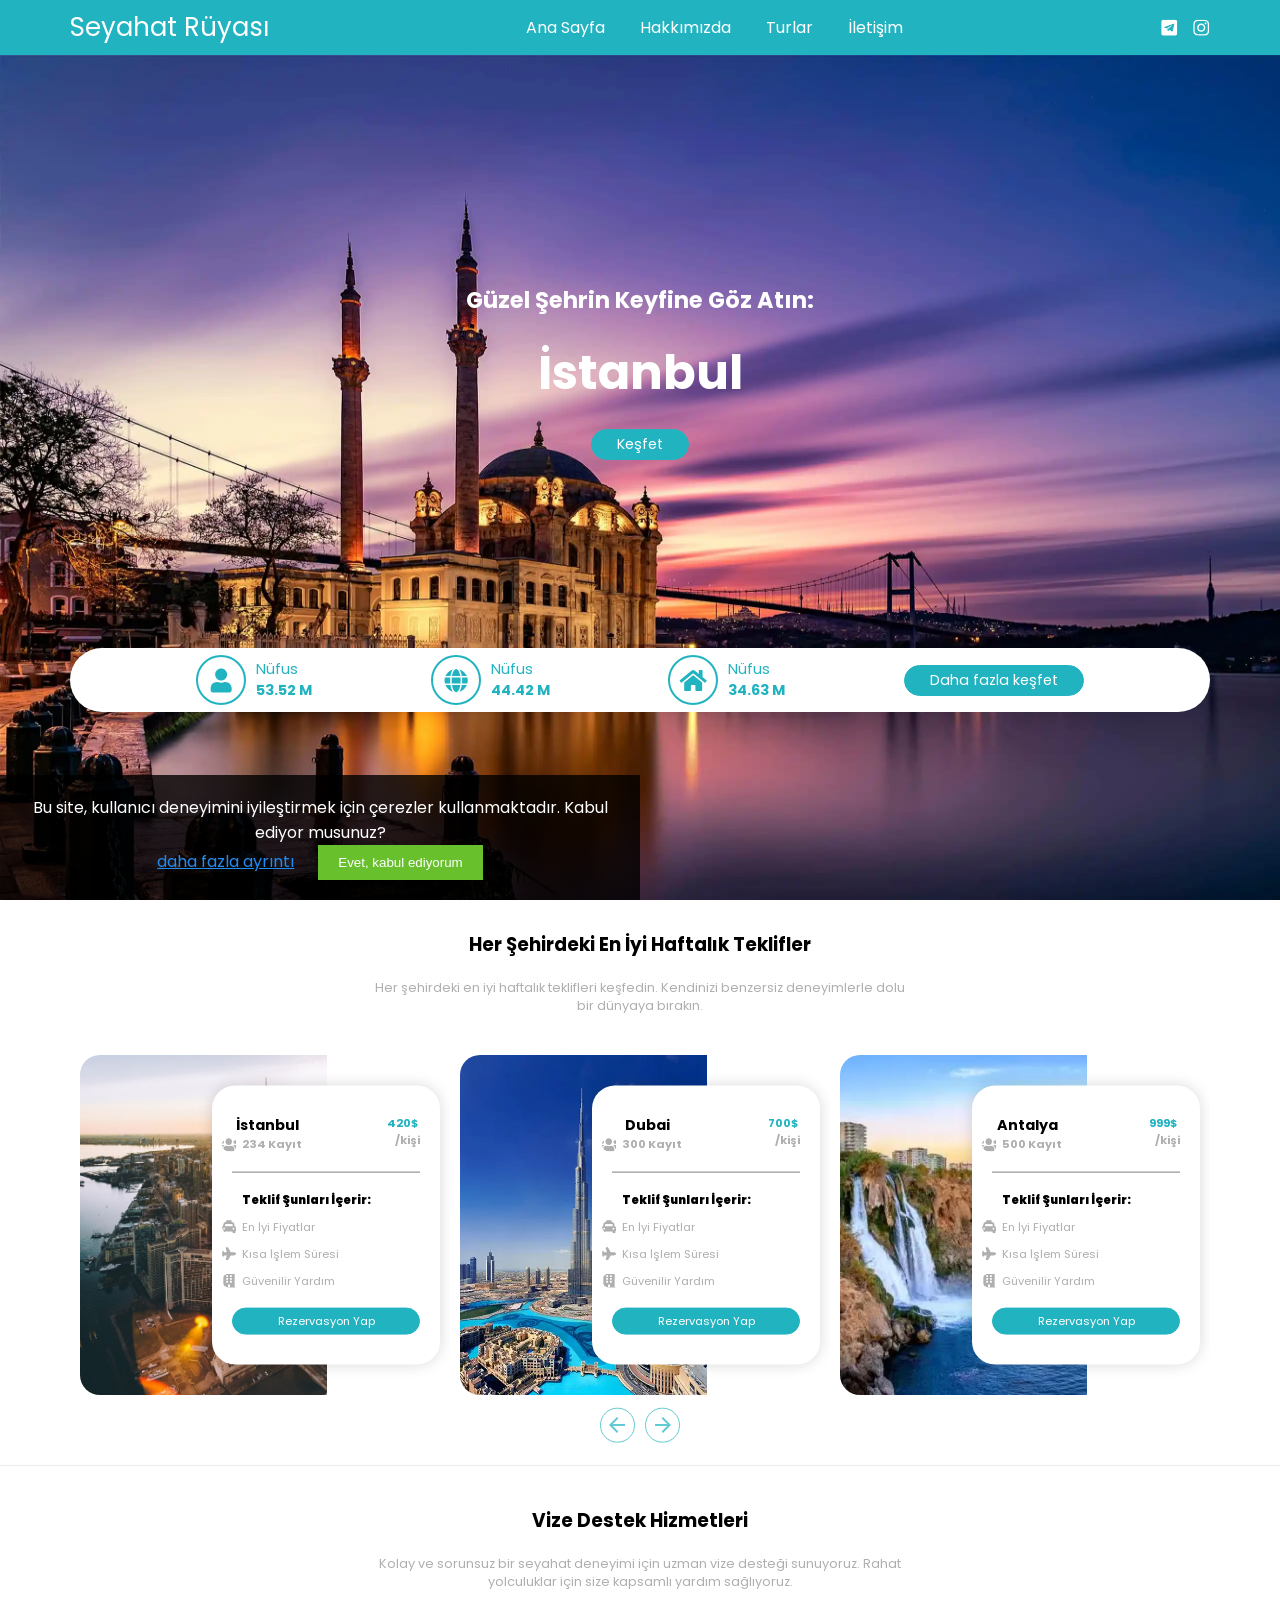
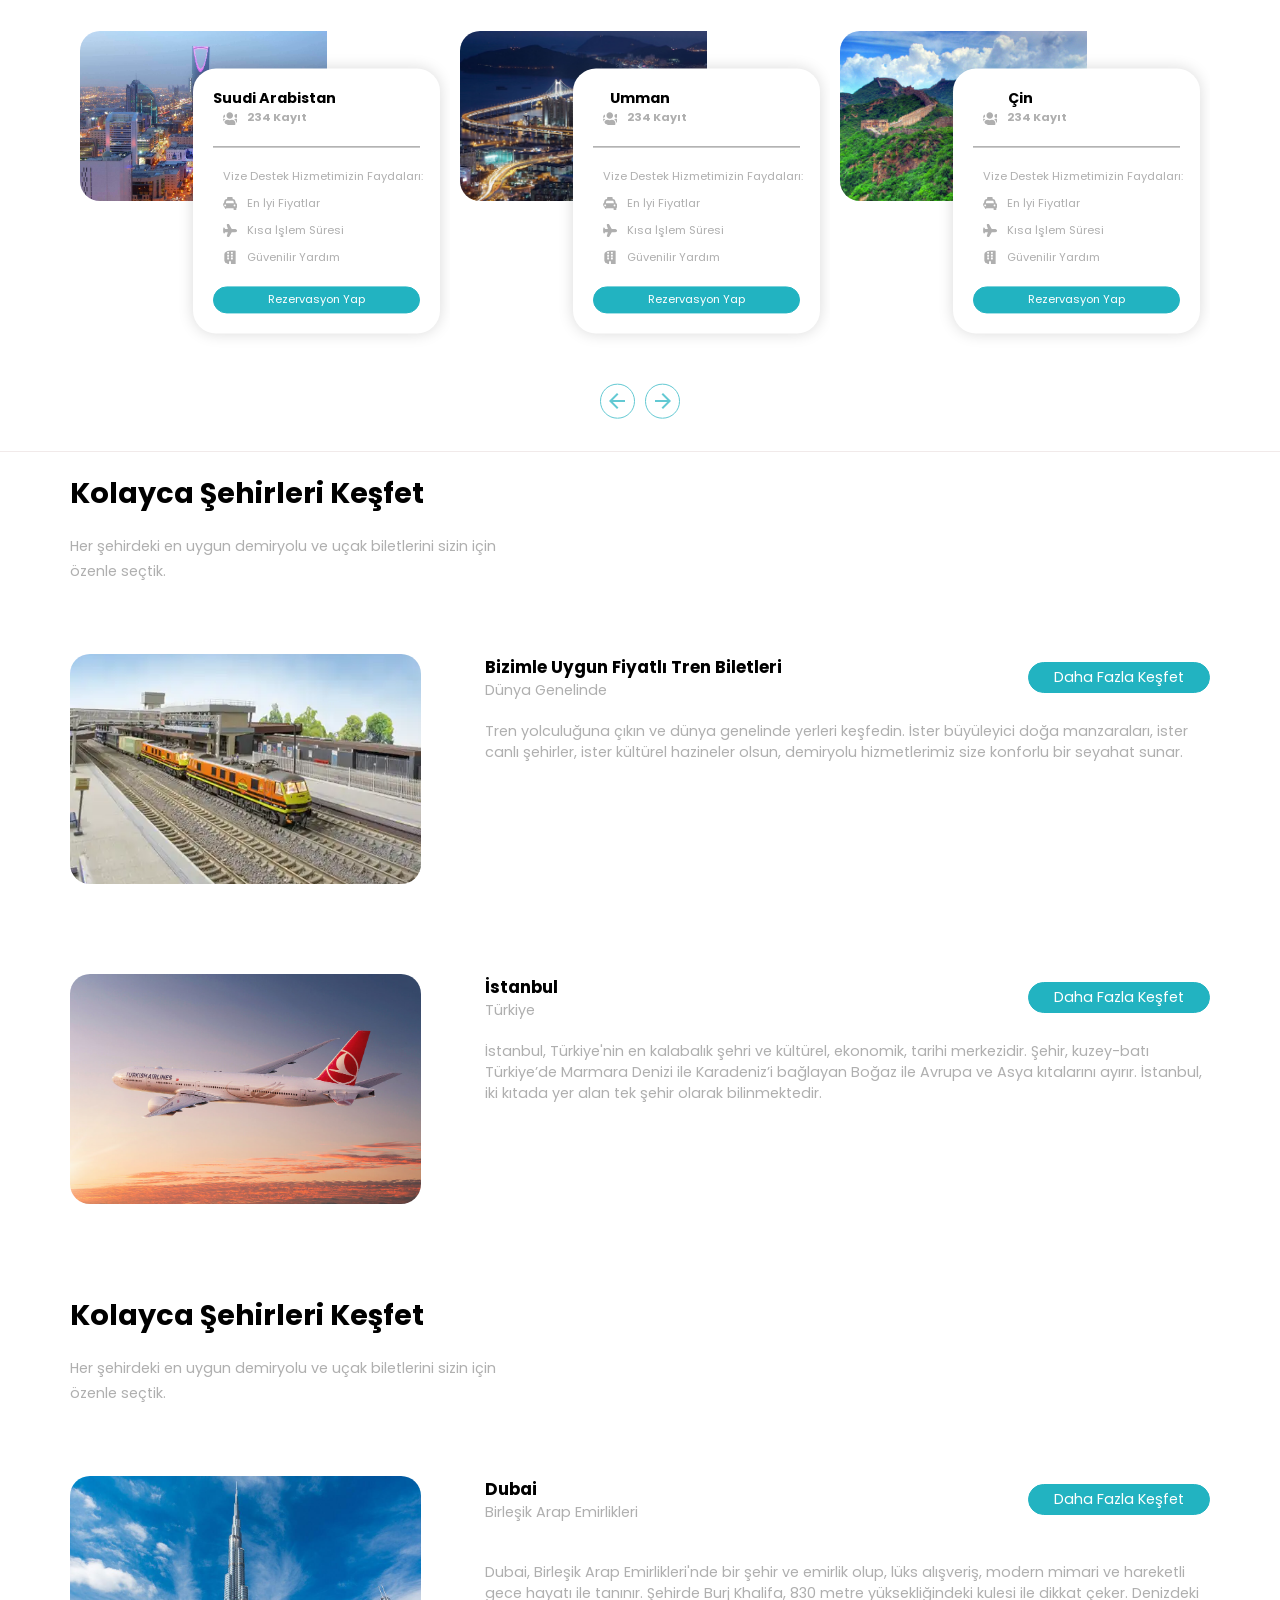
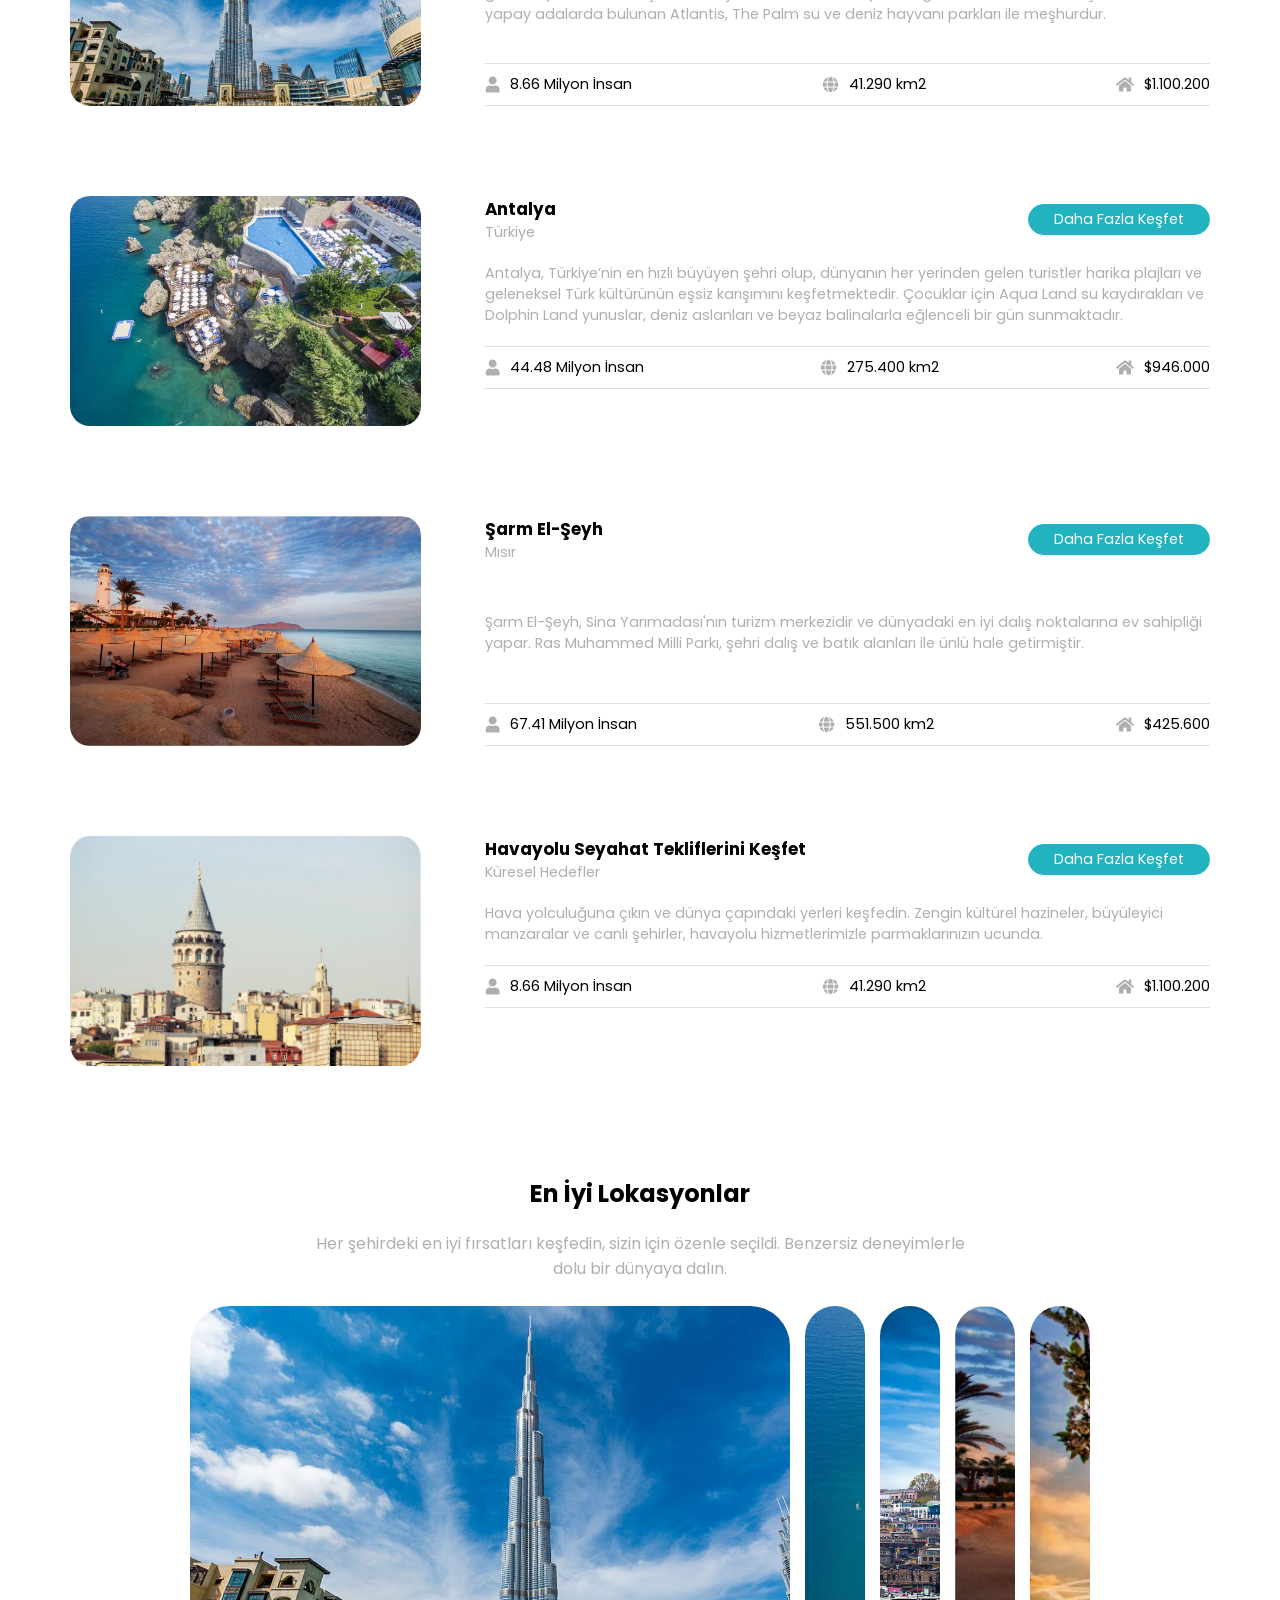
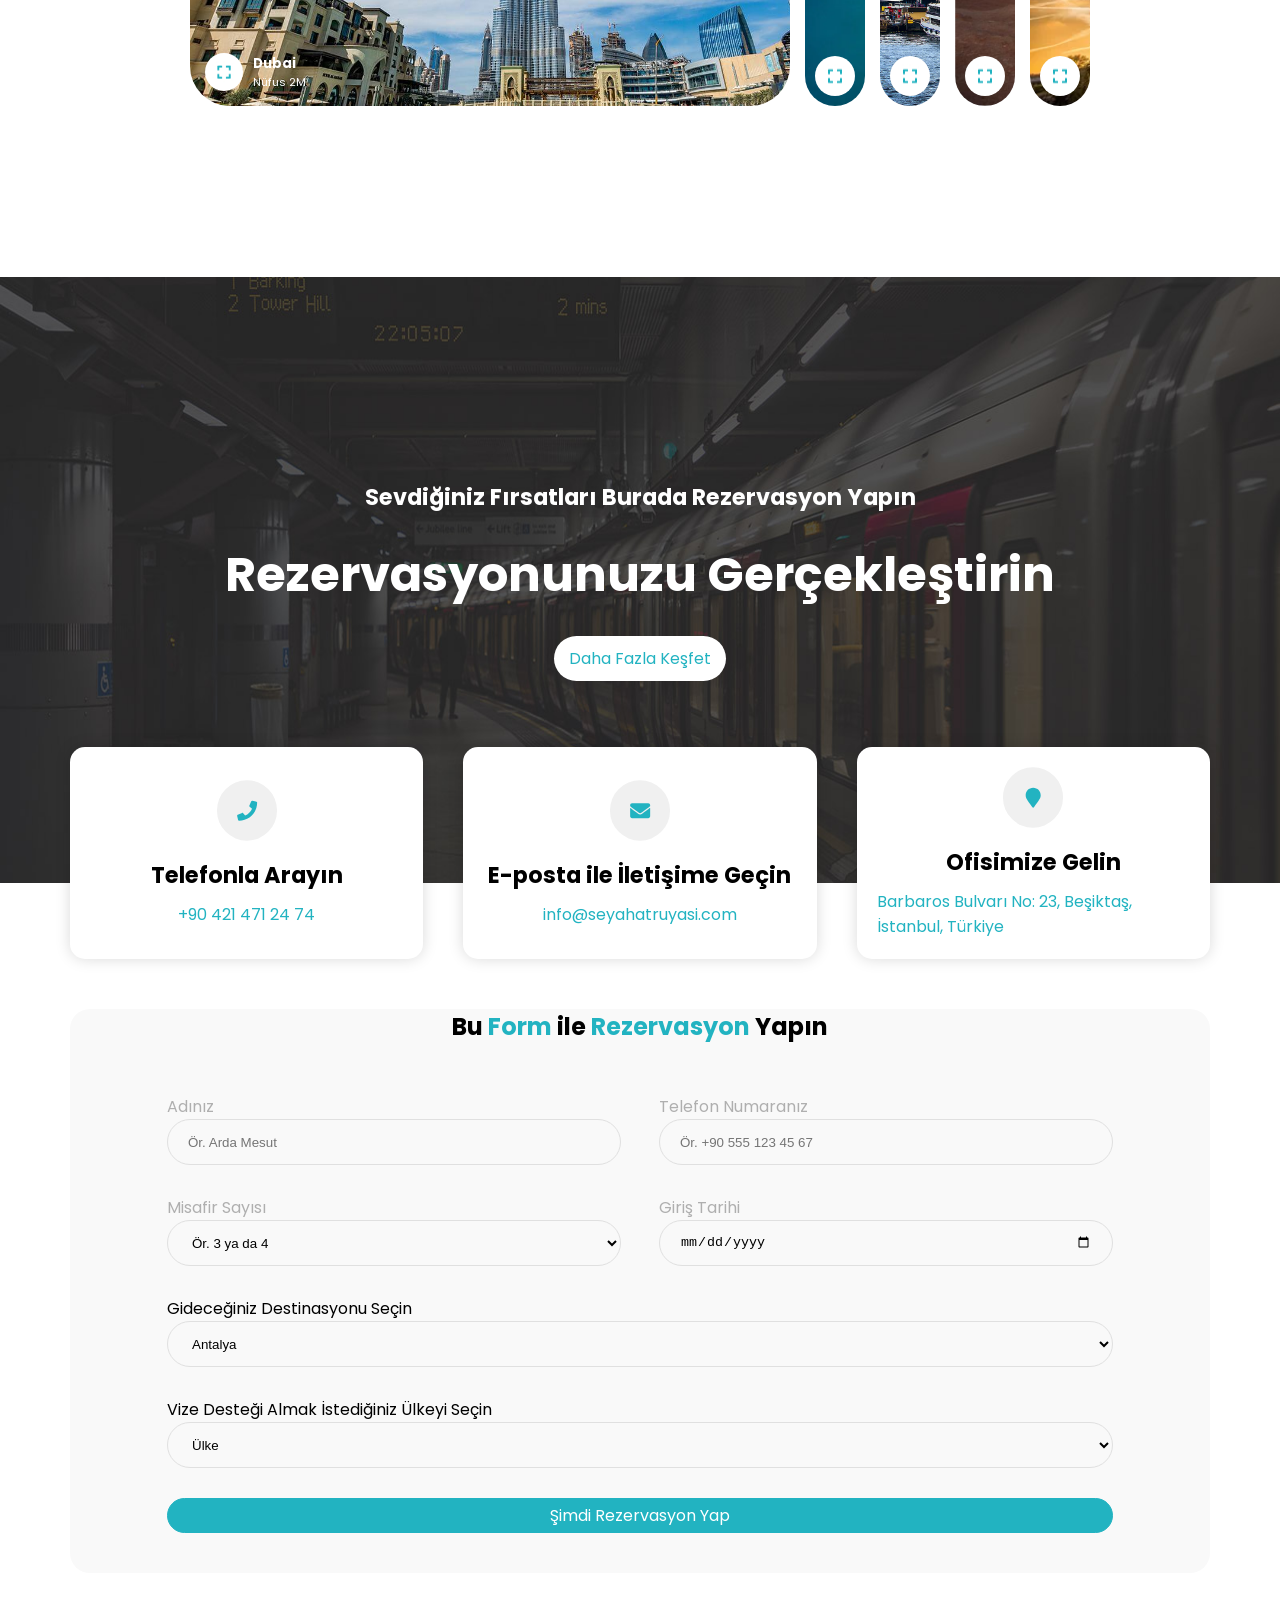
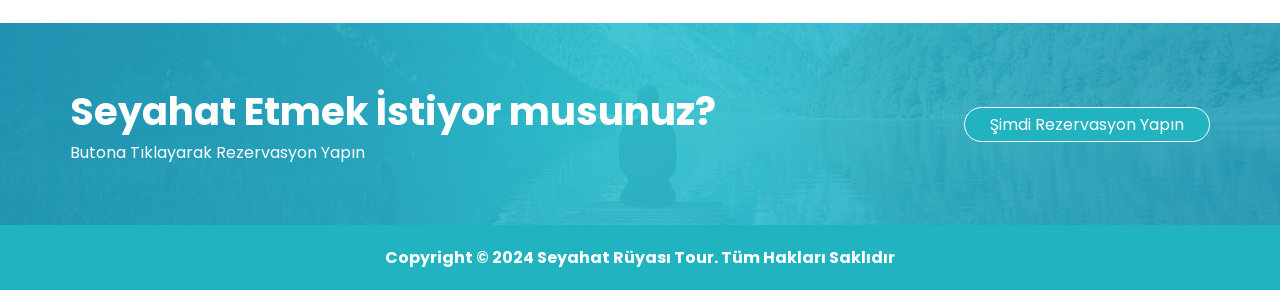
==== commit fa09d35d: "first commit" ====
--- a/index.html
+++ b/index.html
@@ -1,14 +1,23 @@
 <!DOCTYPE html>
-<html lang="en">
+<html lang="tr">
   <head>
     <meta charset="UTF-8" />
     <meta name="viewport" content="width=device-width, initial-scale=1.0" />
-    <title>Document</title>
+    <meta
+      name="description"
+      content="Seyahat Rüyası - профессиональная организация бизнес-туров и туристических поездок по всему миру. Забронируйте лучшие предложения для ваших путешествий."
+    />
+    <meta
+      name="keywords"
+      content="путешествия, бизнес-туризм, туры, авиабилеты, визовая поддержка, Seyahat Rüyası, туры по Турции, международные поездки, отели, бронь"
+    />
+    <meta name="author" content="Seyahat Rüyası" />
+    <meta name="robots" content="index, follow" />
+    <link rel="icon" href="images/favicon.ico" type="image/x-icon" />
+    <title>Seyahat Rüyası | Business Travel and Tours</title>
     <link rel="stylesheet" href="assets/css/fontawesome.css" />
     <link
-      href="
-    https://cdn.jsdelivr.net/npm/@splidejs/splide@4.1.4/dist/css/splide.min.css
-    "
+      href="https://cdn.jsdelivr.net/npm/@splidejs/splide@4.1.4/dist/css/splide.min.css"
       rel="stylesheet"
     />
     <link
@@ -18,47 +27,54 @@
     <link rel="preconnect" href="https://fonts.googleapis.com" />
     <link rel="preconnect" href="https://fonts.gstatic.com" crossorigin />
     <link
-      href="https://fonts.googleapis.com/css2?family=Poppins:ital,wght@0,100;0,200;0,300;0,400;0,500;0,600;0,700;0,800;0,900;1,100;1,200;1,300;1,400;1,500;1,600;1,700;1,800;1,900&display=swap"
+      href="https://fonts.googleapis.com/css2?family=Poppins:ital,wght@0,100;0,200;0,300;0,400;0,500;0,600;0,700;0,800;0,900&display=swap"
       rel="stylesheet"
     />
     <link rel="stylesheet" href="css/style.css" />
   </head>
   <body>
+    <div class="cookie-consent-banner" id="cookieBanner">
+      <span>
+        Bu site, kullanıcı deneyimini iyileştirmek için çerezler kullanmaktadır.
+        Kabul ediyor musunuz?
+      </span>
+      <br /><a
+        href="politic.html#Coockie"
+        style="text-decoration: underline; color: #228bef"
+        id="more_details"
+        >daha fazla ayrıntı</a
+      >
+      <button id="acceptCookies">Evet, kabul ediyorum</button>
+    </div>
     <header id="header">
       <div class="container">
         <div class="header">
           <div class="logo">
-            <a href="#"><img src="images/zamon.svg.svg" alt="" /></a>
+            <a href="#">
+              <!-- <img src="images/logo__5_-removebg-preview.png" alt="" /> -->
+              Seyahat Rüyası
+            </a>
           </div>
           <div class="desktop_menu">
             <ul class="nav_links">
               <li class="nav_item">
-                <a href="">Home</a>
+                <a href="">Ana Sayfa</a>
               </li>
               <li class="nav_item">
-                <a href="">About</a>
+                <a href="">Hakkımızda</a>
               </li>
               <li class="nav_item">
-                <a href="">Tours</a>
+                <a href="">Turlar</a>
               </li>
               <li class="nav_item">
-                <a href="">Contacts</a>
+                <a href="">İletişim</a>
               </li>
             </ul>
 
             <ul class="user_actions">
               <li class="actions_item">
-                <a href="">UZ</a>
-              </li>
-              <li class="actions_item">
-                <a href="">EN</a>
-              </li>
-              <li class="actions_item">
-                <a href="">RU</a>
-              </li>
-              <li class="actions_item">
-                <a href=""
-                  ><svg
+                <a href="">
+                  <svg
                     width="17"
                     height="17"
                     viewBox="0 0 17 17"
@@ -93,8 +109,8 @@
                 </a>
               </li>
               <li class="actions_item">
-                <a href=""
-                  ><svg
+                <a href="">
+                  <svg
                     width="17"
                     height="24"
                     viewBox="0 0 17 24"
@@ -164,29 +180,21 @@
             <div class="mobile_menu_box">
               <ul class="nav_links">
                 <li class="nav_item">
-                  <a href="">Home</a>
+                  <a href="">Ana Sayfa</a>
                 </li>
                 <li class="nav_item">
-                  <a href="">About</a>
+                  <a href="">Hakkımızda</a>
                 </li>
                 <li class="nav_item">
-                  <a href="">Tours</a>
+                  <a href="">Turlar</a>
                 </li>
                 <li class="nav_item">
-                  <a href="">Contacts</a>
-                </li>
+                  <a href="">İletişim</a>
+                </li>
+
                 <li class="actions_item">
-                  <a href="">UZ</a>
-                </li>
-                <li class="actions_item">
-                  <a href="">EN</a>
-                </li>
-                <li class="actions_item">
-                  <a href="">RU</a>
-                </li>
-                <li class="actions_item">
-                  <a href=""
-                    ><svg
+                  <a href="">
+                    <svg
                       width="17"
                       height="17"
                       viewBox="0 0 17 17"
@@ -221,8 +229,8 @@
                   </a>
                 </li>
                 <li class="actions_item">
-                  <a href=""
-                    ><svg
+                  <a href="">
+                    <svg
                       width="17"
                       height="24"
                       viewBox="0 0 17 24"
@@ -246,36 +254,50 @@
                       <g mask="url(#mask0_2_537)">
                         <path
                           d="M8.23247 8.53192C5.9638 8.53192 4.12714 10.3706 4.12714 12.6373C4.12714 14.9059 5.9658 16.7426 8.23247 16.7426C10.5011 16.7426 12.3378 14.9039 12.3378 12.6373C12.3378 10.3686 10.4991 8.53192 8.23247 8.53192ZM8.23247 15.3019C6.7598 15.3019 5.5678 14.1093 5.5678 12.6373C5.5678 11.1653 6.76047 9.97259 8.23247 9.97259C9.70447 9.97259 10.8971 11.1653 10.8971 12.6373C10.8978 14.1093 9.70514 15.3019 8.23247 15.3019Z"
-                          fill="black"
                         />
                         <path
                           d="M11.5287 4.69091C10.0567 4.62224 6.41067 4.62557 4.93734 4.69091C3.64267 4.75157 2.50067 5.06424 1.58001 5.9849C0.0413432 7.52357 0.23801 9.5969 0.23801 12.6376C0.23801 15.7496 0.0646766 17.7749 1.58001 19.2903C3.12467 20.8343 5.22801 20.6323 8.23269 20.6323C11.3154 20.6323 12.3794 20.6343 13.4694 20.2123C14.9514 19.6369 16.07 18.3123 16.1794 15.9329C16.2487 14.4603 16.2447 10.8149 16.1794 9.34157C16.0474 6.5329 14.54 4.82957 11.5287 4.69091ZM13.8587 18.2723C12.85 19.2809 11.4507 19.1909 8.21336 19.1909C4.88001 19.1909 3.54334 19.2403 2.56801 18.2623C1.44467 17.1443 1.64801 15.3489 1.64801 12.6269C1.64801 8.94357 1.27001 6.2909 4.96667 6.10157C5.81601 6.07157 6.06601 6.06157 8.20402 6.06157L8.23402 6.08157C11.7867 6.08157 14.574 5.70957 14.7414 9.40557C14.7794 10.2489 14.788 10.5022 14.788 12.6369C14.7874 15.9316 14.85 17.2763 13.8587 18.2723Z"
-                          fill="black"
                         />
                         <path
                           d="M12.5007 9.32949C13.0306 9.32949 13.46 8.89999 13.46 8.37016C13.46 7.84033 13.0306 7.41083 12.5007 7.41083C11.9709 7.41083 11.5414 7.84033 11.5414 8.37016C11.5414 8.89999 11.9709 9.32949 12.5007 9.32949Z"
-                          fill="black"
                         />
                       </g>
                     </svg>
                   </a>
                 </li>
               </ul>
-
-              <!-- <ul class="user_actions"></ul> -->
             </div>
           </div>
         </div>
       </div>
     </header>
+    <div id="accept_mobile_container">
+      <div class="accept">
+        <div class="accept_title">
+          <h2>18 yaşında mısın?</h2>
+        </div>
+      </div>
+      <div class="accept_btns">
+        <div class="accept_btn default_btn no_btn_accept">
+          <a href="https://" id="mobile_content_no" class="mobile_content_btn"
+            >Hayir</a
+          >
+        </div>
+        <div class="accept_btn default_btn yes_btn_accept">
+          <a href="https://" id="mobile_content_yes" class="mobile_content_btn"
+            >Evet</a
+          >
+        </div>
+      </div>
+    </div>
 
     <main id="home">
       <div class="container">
         <div class="home_inner">
           <div class="home_inner_title">
-            <h4>Take a Glimpse Into The Beautiful City Of:</h4>
-            <h2>Istanbul</h2>
-            <a href="" class="default_btn">Go there </a>
+            <h4>Güzel Şehrin Keyfine Göz Atın:</h4>
+            <h2>İstanbul</h2>
+            <a href="#form" class="default_btn">Keşfet</a>
           </div>
 
           <div class="home_inner_info">
@@ -284,8 +306,8 @@
                 <img src="images/home_symbol1.svg" alt="" />
               </div>
               <div class="home_inner_info_item_numbers">
-                <div class="home_inner_info_item_numbers_name">Population</div>
-                <div class="home_inner_info_item_numbers_date">44.48 M</div>
+                <div class="home_inner_info_item_numbers_name">Nüfus</div>
+                <div class="home_inner_info_item_numbers_date">53.52 M</div>
               </div>
             </div>
             <div class="home_inner_info_item">
@@ -293,8 +315,8 @@
                 <img src="images/home_symbol2.svg" alt="" />
               </div>
               <div class="home_inner_info_item_numbers">
-                <div class="home_inner_info_item_numbers_name">Population</div>
-                <div class="home_inner_info_item_numbers_date">44.48 M</div>
+                <div class="home_inner_info_item_numbers_name">Nüfus</div>
+                <div class="home_inner_info_item_numbers_date">44.42 M</div>
               </div>
             </div>
             <div class="home_inner_info_item">
@@ -302,12 +324,12 @@
                 <img src="images/home_symbol3.svg" alt="" />
               </div>
               <div class="home_inner_info_item_numbers">
-                <div class="home_inner_info_item_numbers_name">Population</div>
-                <div class="home_inner_info_item_numbers_date">44.48 M</div>
+                <div class="home_inner_info_item_numbers_name">Nüfus</div>
+                <div class="home_inner_info_item_numbers_date">34.63 M</div>
               </div>
             </div>
             <div class="home_btn">
-              <a href="" class="default_btn">Explorer more</a>
+              <a href="#form" class="default_btn">Daha fazla keşfet</a>
             </div>
           </div>
         </div>
@@ -319,13 +341,12 @@
         <div class="slider_contents">
           <div class="slider_contents_top">
             <div class="slider_contents_top_title">
-              <h3>Best Weekly Offers In Each City</h3>
+              <h3>Her Şehirdeki En İyi Haftalık Teklifler</h3>
             </div>
             <div class="slider_contents_top_description">
               <p>
-                Discover the best weekly offers in each city, curated just for
-                you. Immerse yourself in a world of savings and indulge in
-                unparalleled experiences.
+                Her şehirdeki en iyi haftalık teklifleri keşfedin. Kendinizi
+                benzersiz deneyimlerle dolu bir dünyaya bırakın.
               </p>
             </div>
           </div>
@@ -351,100 +372,90 @@
                     <div class="splide__slide_text">
                       <div class="top-info">
                         <h4>
-                          <b> Istanbul</b><br />
+                          <b> İstanbul</b><br />
                           <span>
-                            <img src="images/pupills.svg" alt="" /> 234 Check
-                            Ins</span
-                          >
+                            <img src="images/pupills.svg" alt="" /> 234 Kayıt
+                          </span>
                         </h4>
-                        <h6>$420<br /><span>/person</span></h6>
+                        <h6>420$<br /><span>/kişi</span></h6>
                       </div>
                       <div class="line-dec"></div>
                       <ul class="card-hotel">
-                        <li class="first">Deal Includes:</li>
+                        <li class="first">Teklif Şunları İçerir:</li>
                         <li>
-                          <img src="images/taxi.svg" alt="" /> Best Prices
+                          <img src="images/taxi.svg" alt="" /> En İyi Fiyatlar
                         </li>
                         <li>
-                          <img src="images/plane.svg" alt="" /> Short Processing
-                          Time
+                          <img src="images/plane.svg" alt="" /> Kısa İşlem
+                          Süresi
                         </li>
                         <li>
-                          <img src="images/hotel.svg" alt="" /> Trustworthy
-                          Assistance
+                          <img src="images/hotel.svg" alt="" /> Güvenilir Yardım
                         </li>
                       </ul>
                       <div class="main-button">
-                        <a href="#contact" class="default_btn"
-                          >Make a Reservation</a
-                        >
+                        <a href="#form" class="default_btn">Rezervasyon Yap</a>
                       </div>
                     </div>
                   </div>
                 </li>
                 <li class="splide__slide">
-                  <img src="images/offers-02.jpg" alt="" />
+                  <img src="images/dubai-new.webp" alt="" />
                   <div class="splide__slide_text">
                     <div class="top-info">
                       <h4>
                         <b> Dubai</b><br />
                         <span>
-                          <img src="images/pupills.svg" alt="" /> 300 Check
-                          Ins</span
-                        >
+                          <img src="images/pupills.svg" alt="" /> 300 Kayıt
+                        </span>
                       </h4>
-                      <h6>$700<br /><span>/person</span></h6>
+                      <h6>700$<br /><span>/kişi</span></h6>
                     </div>
                     <div class="line-dec"></div>
                     <ul class="card-hotel">
-                      <li class="first">Deal Includes:</li>
-                      <li><img src="images/taxi.svg" alt="" /> Best Prices</li>
-                      <li>
-                        <img src="images/plane.svg" alt="" /> Short Processing
-                        Time
-                      </li>
-                      <li>
-                        <img src="images/hotel.svg" alt="" /> Trustworthy
-                        Assistance
+                      <li class="first">Teklif Şunları İçerir:</li>
+                      <li>
+                        <img src="images/taxi.svg" alt="" /> En İyi Fiyatlar
+                      </li>
+                      <li>
+                        <img src="images/plane.svg" alt="" /> Kısa İşlem Süresi
+                      </li>
+                      <li>
+                        <img src="images/hotel.svg" alt="" /> Güvenilir Yardım
                       </li>
                     </ul>
                     <div class="main-button">
-                      <a href="#contact" class="default_btn"
-                        >Make a Reservation</a
-                      >
-                    </div>
-                  </div>
-                </li>
-                <li class="splide__slide">
-                  <img src="images/deals-01.jpg" alt="" />
+                      <a href="#form" class="default_btn">Rezervasyon Yap</a>
+                    </div>
+                  </div>
+                </li>
+                <li class="splide__slide">
+                  <img src="images/antalya-new.webp" alt="" />
                   <div class="splide__slide_text">
                     <div class="top-info">
                       <h4>
                         <b> Antalya</b><br />
                         <span>
-                          <img src="images/pupills.svg" alt="" /> 500 Check
-                          Ins</span
-                        >
+                          <img src="images/pupills.svg" alt="" /> 500 Kayıt
+                        </span>
                       </h4>
-                      <h6>$999<br /><span>/person</span></h6>
+                      <h6>999$<br /><span>/kişi</span></h6>
                     </div>
                     <div class="line-dec"></div>
                     <ul class="card-hotel">
-                      <li class="first">Deal Includes:</li>
-                      <li><img src="images/taxi.svg" alt="" /> Best Prices</li>
-                      <li>
-                        <img src="images/plane.svg" alt="" /> Short Processing
-                        Time
-                      </li>
-                      <li>
-                        <img src="images/hotel.svg" alt="" /> Trustworthy
-                        Assistance
+                      <li class="first">Teklif Şunları İçerir:</li>
+                      <li>
+                        <img src="images/taxi.svg" alt="" /> En İyi Fiyatlar
+                      </li>
+                      <li>
+                        <img src="images/plane.svg" alt="" /> Kısa İşlem Süresi
+                      </li>
+                      <li>
+                        <img src="images/hotel.svg" alt="" /> Güvenilir Yardım
                       </li>
                     </ul>
                     <div class="main-button">
-                      <a href="#contact" class="default_btn"
-                        >Make a Reservation</a
-                      >
+                      <a href="#form" class="default_btn">Rezervasyon Yap</a>
                     </div>
                   </div>
                 </li>
@@ -453,130 +464,118 @@
                   <div class="splide__slide_text">
                     <div class="top-info">
                       <h4>
-                        <b>Sharm El-Sheikh</b><br />
+                        <b>Sharm El-Şeyh</b><br />
                         <span>
-                          <img src="images/pupills.svg" alt="" /> 200 Check
-                          Ins</span
-                        >
+                          <img src="images/pupills.svg" alt="" /> 200 Kayıt
+                        </span>
                       </h4>
-                      <h6>$800<br /><span>/person</span></h6>
+                      <h6>800$<br /><span>/kişi</span></h6>
                     </div>
                     <div class="line-dec"></div>
                     <ul class="card-hotel">
-                      <li class="first">Deal Includes:</li>
-                      <li><img src="images/taxi.svg" alt="" /> Best Prices</li>
-                      <li>
-                        <img src="images/plane.svg" alt="" /> Short Processing
-                        Time
-                      </li>
-                      <li>
-                        <img src="images/hotel.svg" alt="" /> Trustworthy
-                        Assistance
+                      <li class="first">Teklif Şunları İçerir:</li>
+                      <li>
+                        <img src="images/taxi.svg" alt="" /> En İyi Fiyatlar
+                      </li>
+                      <li>
+                        <img src="images/plane.svg" alt="" /> Kısa İşlem Süresi
+                      </li>
+                      <li>
+                        <img src="images/hotel.svg" alt="" /> Güvenilir Yardım
                       </li>
                     </ul>
                     <div class="main-button">
-                      <a href="#contact" class="default_btn"
-                        >Make a Reservation</a
-                      >
-                    </div>
-                  </div>
-                </li>
-                <li class="splide__slide">
-                  <img src="images/usa1.jpg" alt="" />
+                      <a href="#form" class="default_btn">Rezervasyon Yap</a>
+                    </div>
+                  </div>
+                </li>
+                <li class="splide__slide">
+                  <img src="images/usa-new.webp" alt="" />
                   <div class="splide__slide_text">
                     <div class="top-info">
                       <h4>
                         <b>USA</b><br />
                         <span>
-                          <img src="images/pupills.svg" alt="" /> 400 Check
-                          Ins</span
-                        >
+                          <img src="images/pupills.svg" alt="" /> 400 Kayıt
+                        </span>
                       </h4>
-                      <h6>$720<br /><span>/person</span></h6>
+                      <h6>720$<br /><span>/kişi</span></h6>
                     </div>
                     <div class="line-dec"></div>
                     <ul class="card-hotel">
-                      <li class="first">Deal Includes:</li>
-                      <li><img src="images/taxi.svg" alt="" /> Best Prices</li>
-                      <li>
-                        <img src="images/plane.svg" alt="" /> Short Processing
-                        Time
-                      </li>
-                      <li>
-                        <img src="images/hotel.svg" alt="" /> Trustworthy
-                        Assistance
+                      <li class="first">Teklif Şunları İçerir:</li>
+                      <li>
+                        <img src="images/taxi.svg" alt="" /> En İyi Fiyatlar
+                      </li>
+                      <li>
+                        <img src="images/plane.svg" alt="" /> Kısa İşlem Süresi
+                      </li>
+                      <li>
+                        <img src="images/hotel.svg" alt="" /> Güvenilir Yardım
                       </li>
                     </ul>
                     <div class="main-button">
-                      <a href="#contact" class="default_btn"
-                        >Make a Reservation</a
-                      >
-                    </div>
-                  </div>
-                </li>
-                <li class="splide__slide">
-                  <img src="images/deals-02.jpg" alt="" />
+                      <a href="#form" class="default_btn">Rezervasyon Yap</a>
+                    </div>
+                  </div>
+                </li>
+                <li class="splide__slide">
+                  <img src="images/england-new.jpg" alt="" />
                   <div class="splide__slide_text">
                     <div class="top-info">
                       <h4>
-                        <b>England</b><br />
+                        <b>İngiltere</b><br />
                         <span>
-                          <img src="images/pupills.svg" alt="" /> 400 Check
-                          Ins</span
-                        >
+                          <img src="images/pupills.svg" alt="" /> 400 Kayıt
+                        </span>
                       </h4>
-                      <h6>$840<br /><span>/person</span></h6>
+                      <h6>840$<br /><span>/kişi</span></h6>
                     </div>
                     <div class="line-dec"></div>
                     <ul class="card-hotel">
-                      <li class="first">Deal Includes:</li>
-                      <li><img src="images/taxi.svg" alt="" /> Best Prices</li>
-                      <li>
-                        <img src="images/plane.svg" alt="" /> Short Processing
-                        Time
-                      </li>
-                      <li>
-                        <img src="images/hotel.svg" alt="" /> Trustworthy
-                        Assistance
+                      <li class="first">Teklif Şunları İçerir:</li>
+                      <li>
+                        <img src="images/taxi.svg" alt="" /> En İyi Fiyatlar
+                      </li>
+                      <li>
+                        <img src="images/plane.svg" alt="" /> Kısa İşlem Süresi
+                      </li>
+                      <li>
+                        <img src="images/hotel.svg" alt="" /> Güvenilir Yardım
                       </li>
                     </ul>
                     <div class="main-button">
-                      <a href="#contact" class="default_btn"
-                        >Make a Reservation</a
-                      >
-                    </div>
-                  </div>
-                </li>
-                <li class="splide__slide">
-                  <img src="images/cand.jpg" alt="" />
+                      <a href="#form" class="default_btn">Rezervasyon Yap</a>
+                    </div>
+                  </div>
+                </li>
+                <li class="splide__slide">
+                  <img src="images/canada-new.jpg" alt="" />
                   <div class="splide__slide_text">
                     <div class="top-info">
                       <h4>
-                        <b>Canada</b><br />
+                        <b>Kanada</b><br />
                         <span>
-                          <img src="images/pupills.svg" alt="" /> 345 Check
-                          Ins</span
-                        >
+                          <img src="images/pupills.svg" alt="" /> 345 Kayıt
+                        </span>
                       </h4>
-                      <h6>$800<br /><span>/person</span></h6>
+                      <h6>800$<br /><span>/kişi</span></h6>
                     </div>
                     <div class="line-dec"></div>
                     <ul class="card-hotel">
-                      <li class="first">Deal Includes:</li>
-                      <li><img src="images/taxi.svg" alt="" /> Best Prices</li>
-                      <li>
-                        <img src="images/plane.svg" alt="" /> Short Processing
-                        Time
-                      </li>
-                      <li>
-                        <img src="images/hotel.svg" alt="" /> Trustworthy
-                        Assistance
+                      <li class="first">Teklif Şunları İçerir:</li>
+                      <li>
+                        <img src="images/taxi.svg" alt="" /> En İyi Fiyatlar
+                      </li>
+                      <li>
+                        <img src="images/plane.svg" alt="" /> Kısa İşlem Süresi
+                      </li>
+                      <li>
+                        <img src="images/hotel.svg" alt="" /> Güvenilir Yardım
                       </li>
                     </ul>
                     <div class="main-button">
-                      <a href="#contact" class="default_btn"
-                        >Make a Reservation</a
-                      >
+                      <a href="#form" class="default_btn">Rezervasyon Yap</a>
                     </div>
                   </div>
                 </li>
@@ -585,31 +584,28 @@
                   <div class="splide__slide_text">
                     <div class="top-info">
                       <h4>
-                        <b>European Union</b><br />
+                        <b>Avrupa Birliği</b><br />
                         <span>
-                          <img src="images/pupills.svg" alt="" /> 345 Check
-                          Ins</span
-                        >
+                          <img src="images/pupills.svg" alt="" /> 345 Kayıt
+                        </span>
                       </h4>
-                      <h6>$810<br /><span>/person</span></h6>
+                      <h6>810$<br /><span>/kişi</span></h6>
                     </div>
                     <div class="line-dec"></div>
                     <ul class="card-hotel">
-                      <li class="first">Deal Includes:</li>
-                      <li><img src="images/taxi.svg" alt="" /> Best Prices</li>
-                      <li>
-                        <img src="images/plane.svg" alt="" /> Short Processing
-                        Time
-                      </li>
-                      <li>
-                        <img src="images/hotel.svg" alt="" /> Trustworthy
-                        Assistance
+                      <li class="first">Teklif Şunları İçerir:</li>
+                      <li>
+                        <img src="images/taxi.svg" alt="" /> En İyi Fiyatlar
+                      </li>
+                      <li>
+                        <img src="images/plane.svg" alt="" /> Kısa İşlem Süresi
+                      </li>
+                      <li>
+                        <img src="images/hotel.svg" alt="" /> Güvenilir Yardım
                       </li>
                     </ul>
                     <div class="main-button">
-                      <a href="#contact" class="default_btn"
-                        >Make a Reservation</a
-                      >
+                      <a href="#form" class="default_btn">Rezervasyon Yap</a>
                     </div>
                   </div>
                 </li>
@@ -625,13 +621,13 @@
         <div class="slider_contents">
           <div class="slider_contents_top">
             <div class="slider_contents_top_title">
-              <h3>Visa support</h3>
+              <h3>Vize Destek Hizmetleri</h3>
             </div>
             <div class="slider_contents_top_description">
               <p>
-                Experience stress-free travel with our expert visa support. We
-                provide seamless assistance and comprehensive guidance, ensuring
-                a smooth journey.
+                Kolay ve sorunsuz bir seyahat deneyimi için uzman vize desteği
+                sunuyoruz. Rahat yolculuklar için size kapsamlı yardım
+                sağlıyoruz.
               </p>
             </div>
           </div>
@@ -657,34 +653,30 @@
                     <div class="splide__slide_text">
                       <div class="top-info">
                         <h4>
-                          <b>Saudi Arabia</b><br />
+                          <b>Suudi Arabistan</b><br />
                           <span>
-                            <img src="images/pupills.svg" alt="" /> 234 Check
-                            Ins</span
-                          >
+                            <img src="images/pupills.svg" alt="" /> 234 Kayıt
+                          </span>
                         </h4>
                       </div>
                       <div class="line-dec"></div>
                       <ul class="card-hotel">
                         <li class="second">
-                          Benefits of our Visa Support service:
+                          Vize Destek Hizmetimizin Faydaları:
                         </li>
                         <li>
-                          <img src="images/taxi.svg" alt="" /> Best Prices
+                          <img src="images/taxi.svg" alt="" /> En İyi Fiyatlar
                         </li>
                         <li>
-                          <img src="images/plane.svg" alt="" /> Short Processing
-                          Time
+                          <img src="images/plane.svg" alt="" /> Kısa İşlem
+                          Süresi
                         </li>
                         <li>
-                          <img src="images/hotel.svg" alt="" /> Trustworthy
-                          Assistance
+                          <img src="images/hotel.svg" alt="" /> Güvenilir Yardım
                         </li>
                       </ul>
                       <div class="main-button">
-                        <a href="#contact" class="default_btn"
-                          >Make a Reservation</a
-                        >
+                        <a href="#form" class="default_btn">Rezervasyon Yap</a>
                       </div>
                     </div>
                   </div>
@@ -694,32 +686,29 @@
                   <div class="splide__slide_text">
                     <div class="top-info">
                       <h4>
-                        <b>Omon</b><br />
+                        <b>Umman</b><br />
                         <span>
-                          <img src="images/pupills.svg" alt="" /> 234 Check
-                          Ins</span
-                        >
+                          <img src="images/pupills.svg" alt="" /> 234 Kayıt
+                        </span>
                       </h4>
                     </div>
                     <div class="line-dec"></div>
                     <ul class="card-hotel">
                       <li class="second">
-                        Benefits of our Visa Support service:
-                      </li>
-                      <li><img src="images/taxi.svg" alt="" /> Best Prices</li>
-                      <li>
-                        <img src="images/plane.svg" alt="" /> Short Processing
-                        Time
-                      </li>
-                      <li>
-                        <img src="images/hotel.svg" alt="" /> Trustworthy
-                        Assistance
+                        Vize Destek Hizmetimizin Faydaları:
+                      </li>
+                      <li>
+                        <img src="images/taxi.svg" alt="" /> En İyi Fiyatlar
+                      </li>
+                      <li>
+                        <img src="images/plane.svg" alt="" /> Kısa İşlem Süresi
+                      </li>
+                      <li>
+                        <img src="images/hotel.svg" alt="" /> Güvenilir Yardım
                       </li>
                     </ul>
                     <div class="main-button">
-                      <a href="#contact" class="default_btn"
-                        >Make a Reservation</a
-                      >
+                      <a href="#form" class="default_btn">Rezervasyon Yap</a>
                     </div>
                   </div>
                 </li>
@@ -729,32 +718,29 @@
                   <div class="splide__slide_text">
                     <div class="top-info">
                       <h4>
-                        <b>China</b><br />
+                        <b>Çin</b><br />
                         <span>
-                          <img src="images/pupills.svg" alt="" /> 234 Check
-                          Ins</span
-                        >
+                          <img src="images/pupills.svg" alt="" /> 234 Kayıt
+                        </span>
                       </h4>
                     </div>
                     <div class="line-dec"></div>
                     <ul class="card-hotel">
                       <li class="second">
-                        Benefits of our Visa Support service:
-                      </li>
-                      <li><img src="images/taxi.svg" alt="" /> Best Prices</li>
-                      <li>
-                        <img src="images/plane.svg" alt="" /> Short Processing
-                        Time
-                      </li>
-                      <li>
-                        <img src="images/hotel.svg" alt="" /> Trustworthy
-                        Assistance
+                        Vize Destek Hizmetimizin Faydaları:
+                      </li>
+                      <li>
+                        <img src="images/taxi.svg" alt="" /> En İyi Fiyatlar
+                      </li>
+                      <li>
+                        <img src="images/plane.svg" alt="" /> Kısa İşlem Süresi
+                      </li>
+                      <li>
+                        <img src="images/hotel.svg" alt="" /> Güvenilir Yardım
                       </li>
                     </ul>
                     <div class="main-button">
-                      <a href="#contact" class="default_btn"
-                        >Make a Reservation</a
-                      >
+                      <a href="#form" class="default_btn">Rezervasyon Yap</a>
                     </div>
                   </div>
                 </li>
@@ -764,32 +750,29 @@
                   <div class="splide__slide_text">
                     <div class="top-info">
                       <h4>
-                        <b>Hong Kong </b><br />
+                        <b>Hong Kong</b><br />
                         <span>
-                          <img src="images/pupills.svg" alt="" /> 234 Check
-                          Ins</span
-                        >
+                          <img src="images/pupills.svg" alt="" /> 234 Kayıt
+                        </span>
                       </h4>
                     </div>
                     <div class="line-dec"></div>
                     <ul class="card-hotel">
                       <li class="second">
-                        Benefits of our Visa Support service:
-                      </li>
-                      <li><img src="images/taxi.svg" alt="" /> Best Prices</li>
-                      <li>
-                        <img src="images/plane.svg" alt="" /> Short Processing
-                        Time
-                      </li>
-                      <li>
-                        <img src="images/hotel.svg" alt="" /> Trustworthy
-                        Assistance
+                        Vize Destek Hizmetimizin Faydaları:
+                      </li>
+                      <li>
+                        <img src="images/taxi.svg" alt="" /> En İyi Fiyatlar
+                      </li>
+                      <li>
+                        <img src="images/plane.svg" alt="" /> Kısa İşlem Süresi
+                      </li>
+                      <li>
+                        <img src="images/hotel.svg" alt="" /> Güvenilir Yardım
                       </li>
                     </ul>
                     <div class="main-button">
-                      <a href="#contact" class="default_btn"
-                        >Make a Reservation</a
-                      >
+                      <a href="#form" class="default_btn">Rezervasyon Yap</a>
                     </div>
                   </div>
                 </li>
@@ -799,32 +782,29 @@
                   <div class="splide__slide_text">
                     <div class="top-info">
                       <h4>
-                        <b>European</b><br />
+                        <b>Avrupa</b><br />
                         <span>
-                          <img src="images/pupills.svg" alt="" /> 234 Check
-                          Ins</span
-                        >
+                          <img src="images/pupills.svg" alt="" /> 234 Kayıt
+                        </span>
                       </h4>
                     </div>
                     <div class="line-dec"></div>
                     <ul class="card-hotel">
                       <li class="second">
-                        Benefits of our Visa Support service:
-                      </li>
-                      <li><img src="images/taxi.svg" alt="" /> Best Prices</li>
-                      <li>
-                        <img src="images/plane.svg" alt="" /> Short Processing
-                        Time
-                      </li>
-                      <li>
-                        <img src="images/hotel.svg" alt="" /> Trustworthy
-                        Assistance
+                        Vize Destek Hizmetimizin Faydaları:
+                      </li>
+                      <li>
+                        <img src="images/taxi.svg" alt="" /> En İyi Fiyatlar
+                      </li>
+                      <li>
+                        <img src="images/plane.svg" alt="" /> Kısa İşlem Süresi
+                      </li>
+                      <li>
+                        <img src="images/hotel.svg" alt="" /> Güvenilir Yardım
                       </li>
                     </ul>
                     <div class="main-button">
-                      <a href="#contact" class="default_btn"
-                        >Make a Reservation</a
-                      >
+                      <a href="#form" class="default_btn">Rezervasyon Yap</a>
                     </div>
                   </div>
                 </li>
@@ -833,32 +813,29 @@
                   <div class="splide__slide_text">
                     <div class="top-info">
                       <h4>
-                        <b>India</b><br />
+                        <b>Hindistan</b><br />
                         <span>
-                          <img src="images/pupills.svg" alt="" /> 234 Check
-                          Ins</span
-                        >
+                          <img src="images/pupills.svg" alt="" /> 234 Kayıt
+                        </span>
                       </h4>
                     </div>
                     <div class="line-dec"></div>
                     <ul class="card-hotel">
                       <li class="second">
-                        Benefits of our Visa Support service:
-                      </li>
-                      <li><img src="images/taxi.svg" alt="" /> Best Prices</li>
-                      <li>
-                        <img src="images/plane.svg" alt="" /> Short Processing
-                        Time
-                      </li>
-                      <li>
-                        <img src="images/hotel.svg" alt="" /> Trustworthy
-                        Assistance
+                        Vize Destek Hizmetimizin Faydaları:
+                      </li>
+                      <li>
+                        <img src="images/taxi.svg" alt="" /> En İyi Fiyatlar
+                      </li>
+                      <li>
+                        <img src="images/plane.svg" alt="" /> Kısa İşlem Süresi
+                      </li>
+                      <li>
+                        <img src="images/hotel.svg" alt="" /> Güvenilir Yardım
                       </li>
                     </ul>
                     <div class="main-button">
-                      <a href="#contact" class="default_btn"
-                        >Make a Reservation</a
-                      >
+                      <a href="#form" class="default_btn">Rezervasyon Yap</a>
                     </div>
                   </div>
                 </li>
@@ -867,32 +844,29 @@
                   <div class="splide__slide_text">
                     <div class="top-info">
                       <h4>
-                        <b>Japan</b><br />
+                        <b>Japonya</b><br />
                         <span>
-                          <img src="images/pupills.svg" alt="" /> 234 Check
-                          Ins</span
-                        >
+                          <img src="images/pupills.svg" alt="" /> 234 Kayıt
+                        </span>
                       </h4>
                     </div>
                     <div class="line-dec"></div>
                     <ul class="card-hotel">
                       <li class="second">
-                        Benefits of our Visa Support service:
-                      </li>
-                      <li><img src="images/taxi.svg" alt="" /> Best Prices</li>
-                      <li>
-                        <img src="images/plane.svg" alt="" /> Short Processing
-                        Time
-                      </li>
-                      <li>
-                        <img src="images/hotel.svg" alt="" /> Trustworthy
-                        Assistance
+                        Vize Destek Hizmetimizin Faydaları:
+                      </li>
+                      <li>
+                        <img src="images/taxi.svg" alt="" /> En İyi Fiyatlar
+                      </li>
+                      <li>
+                        <img src="images/plane.svg" alt="" /> Kısa İşlem Süresi
+                      </li>
+                      <li>
+                        <img src="images/hotel.svg" alt="" /> Güvenilir Yardım
                       </li>
                     </ul>
                     <div class="main-button">
-                      <a href="#contact" class="default_btn"
-                        >Make a Reservation</a
-                      >
+                      <a href="#form" class="default_btn">Rezervasyon Yap</a>
                     </div>
                   </div>
                 </li>
@@ -908,39 +882,37 @@
         <div class="explore_info">
           <div class="explore_title">
             <div class="explore_title_h1">
-              <h2>Explore Destinations with Ease</h2>
+              <h2>Kolayca Şehirleri Keşfet</h2>
             </div>
             <div class="explore_title_h1_description">
               <p>
-                Find the best deals on railway and airplane tickets in each
-                city, carefully selected for you.
+                Her şehirdeki en uygun demiryolu ve uçak biletlerini sizin için
+                özenle seçtik.
               </p>
             </div>
           </div>
           <div class="explore_cards">
             <div class="explore_card">
               <div class="explore_card_image">
-                <img src="images/card1.jpg" alt="" />
+                <img src="images/railway.webp" alt="" />
               </div>
               <div class="explore_card_title_btn">
                 <div class="explore_card_top">
                   <div class="explore_card_title_btn_tit">
-                    <h3>Cheap Railway Tickets With Us</h3>
-                    <p>Whole world</p>
+                    <h3>Bizimle Uygun Fiyatlı Tren Biletleri</h3>
+                    <p>Dünya Genelinde</p>
                   </div>
                   <div class="explore_card_title_btn_btn">
-                    <a href="" class="default_btn">Explore more</a>
+                    <a href="#form" class="default_btn">Daha Fazla Keşfet</a>
                   </div>
                 </div>
                 <div class="explore_card_middle">
                   <div class="explore_card_description">
                     <p>
-                      Embark on a railway adventure and explore destinations
-                      worldwide. Whether it's the picturesque landscapes,
-                      bustling cities, or cultural gems, our rail services offer
-                      a unique and comfortable way to traverse the globe.
-                      Immerse yourself in the beauty of different cultures, all
-                      accessible through our extensive railway network. .
+                      Tren yolculuğuna çıkın ve dünya genelinde yerleri
+                      keşfedin. İster büyüleyici doğa manzaraları, ister canlı
+                      şehirler, ister kültürel hazineler olsun, demiryolu
+                      hizmetlerimiz size konforlu bir seyahat sunar.
                     </p>
                   </div>
                 </div>
@@ -948,27 +920,26 @@
             </div>
             <div class="explore_card">
               <div class="explore_card_image">
-                <img src="images/card2.jpg" alt="" />
+                <img src="images/airlane-new.jpg" alt="" />
               </div>
               <div class="explore_card_title_btn">
                 <div class="explore_card_top">
                   <div class="explore_card_title_btn_tit">
-                    <h3>Istanbul</h3>
-                    <p>Turkey</p>
+                    <h3>İstanbul</h3>
+                    <p>Türkiye</p>
                   </div>
                   <div class="explore_card_title_btn_btn">
-                    <a href="" class="default_btn">Explore more</a>
+                    <a href="#form" class="default_btn">Daha Fazla Keşfet</a>
                   </div>
                 </div>
                 <div class="explore_card_middle">
                   <div class="explore_card_description">
                     <p>
-                      Istanbul is the most populous city in Turkey and its
-                      cultural, economic and historic center. It is located in
-                      north-western part of Turkey, divided into European and
-                      Asian side by Bosphorus, which connects the Sea of Marmara
-                      and Black Sea. It is the only city in the world that sits
-                      on two continents.
+                      İstanbul, Türkiye'nin en kalabalık şehri ve kültürel,
+                      ekonomik, tarihi merkezidir. Şehir, kuzey-batı Türkiye’de
+                      Marmara Denizi ile Karadeniz’i bağlayan Boğaz ile Avrupa
+                      ve Asya kıtalarını ayırır. İstanbul, iki kıtada yer alan
+                      tek şehir olarak bilinmektedir.
                     </p>
                   </div>
                 </div>
@@ -984,46 +955,46 @@
         <div class="explore_info">
           <div class="explore_title">
             <div class="explore_title_h1">
-              <h2>Explore Destinations with Ease</h2>
+              <h2>Kolayca Şehirleri Keşfet</h2>
             </div>
             <div class="explore_title_h1_description">
               <p>
-                Find the best deals on railway and airplane tickets in each
-                city, carefully selected for you.
+                Her şehirdeki en uygun demiryolu ve uçak biletlerini sizin için
+                özenle seçtik.
               </p>
             </div>
           </div>
           <div class="explore_cards">
             <div class="explore_card">
               <div class="explore_card_image">
-                <img src="images/dubai2.jpg.jpg" alt="" />
+                <img src="images/dubai-new2.jpg" alt="" />
               </div>
               <div class="visit_card_title_btn">
                 <div class="explore_card_top">
                   <div class="explore_card_title_btn_tit">
                     <h3>Dubai</h3>
-                    <p>United Arab Emirated</p>
+                    <p>Birleşik Arap Emirlikleri</p>
                   </div>
                   <div class="explore_card_title_btn_btn">
-                    <a href="" class="default_btn">Explore more</a>
+                    <a href="#form" class="default_btn">Daha Fazla Keşfet</a>
                   </div>
                 </div>
                 <div class="explore_card_middle">
                   <div class="explore_card_description">
                     <p>
-                      Dubai is a city and emirate in the United Arab Emirates
-                      known for luxury shopping, ultramodern architecture and a
-                      lively nightlife scene. Burj Khalifa, an 830m-tall tower,
-                      dominates the skyscraper-filled skyline. At its foot lies
-                      Dubai Fountain, with jets and lights choreographed to
-                      music. On artificial islands just offshore is Atlantis,
-                      The Palm, a resort with water and marine-animal parks.
+                      Dubai, Birleşik Arap Emirlikleri'nde bir şehir ve emirlik
+                      olup, lüks alışveriş, modern mimari ve hareketli gece
+                      hayatı ile tanınır. Şehirde Burj Khalifa, 830 metre
+                      yüksekliğindeki kulesi ile dikkat çeker. Denizdeki yapay
+                      adalarda bulunan Atlantis, The Palm su ve deniz hayvanı
+                      parkları ile meşhurdur.
                     </p>
                   </div>
                 </div>
                 <div class="explore_card_bottom">
                   <span
-                    ><img src="images/human.svg" alt="" /> 8.66 Mil People</span
+                    ><img src="images/human.svg" alt="" /> 8.66 Milyon
+                    İnsan</span
                   >
                   <span><img src="images/planet.svg" alt="" /> 41.290 km2</span>
                   <span><img src="images/home.svg" alt="" /> $1.100.200</span>
@@ -1032,35 +1003,34 @@
             </div>
             <div class="explore_card">
               <div class="explore_card_image">
-                <img src="images/antaliya.png" alt="" />
+                <img src="images/antalya-new2.webp" alt="" />
               </div>
               <div class="explore_card_title_btn">
                 <div class="explore_card_top">
                   <div class="explore_card_title_btn_tit">
                     <h3>Antalya</h3>
-                    <p>Turkey</p>
+                    <p>Türkiye</p>
                   </div>
                   <div class="explore_card_title_btn_btn">
-                    <a href="" class="default_btn">Explore more</a>
+                    <a href="#form" class="default_btn">Daha Fazla Keşfet</a>
                   </div>
                 </div>
                 <div class="explore_card_middle">
                   <div class="explore_card_description">
                     <p>
-                      Antalya is the fastest-growing city in Turkey, and
-                      tourists from around the world are discovering its
-                      fabulous mix of great beaches and traditional Turkish
-                      culture. Kids will love the Beach Park, which features
-                      Aqua Land (a waterslide-fanatic's dream) and Dolphin Land
-                      (home to dolphins, sea lions and white whales). Make sure
-                      to explore the old town center and to see Hadrian's Gate.
+                      Antalya, Türkiye’nin en hızlı büyüyen şehri olup, dünyanın
+                      her yerinden gelen turistler harika plajları ve geleneksel
+                      Türk kültürünün eşsiz karışımını keşfetmektedir. Çocuklar
+                      için Aqua Land su kaydırakları ve Dolphin Land yunuslar,
+                      deniz aslanları ve beyaz balinalarla eğlenceli bir gün
+                      sunmaktadır.
                     </p>
                   </div>
                 </div>
                 <div class="explore_card_bottom">
                   <span
-                    ><img src="images/human.svg" alt="" /> 44.48 Mil
-                    People</span
+                    ><img src="images/human.svg" alt="" /> 44.48 Milyon
+                    İnsan</span
                   >
                   <span
                     ><img src="images/planet.svg" alt="" /> 275.400 km2</span
@@ -1071,35 +1041,32 @@
             </div>
             <div class="explore_card">
               <div class="explore_card_image">
-                <img src="images/sharm2.jpg.jpg" alt="" />
+                <img src="images/sharm-new2.webp" alt="" />
               </div>
               <div class="visit_card_title_btn">
                 <div class="explore_card_top">
                   <div class="explore_card_title_btn_tit">
-                    <h3>Sharm El-Sheikh</h3>
-                    <p>Egypt</p>
+                    <h3>Şarm El-Şeyh</h3>
+                    <p>Mısır</p>
                   </div>
                   <div class="explore_card_title_btn_btn">
-                    <a href="" class="default_btn">Explore more</a>
+                    <a href="#form" class="default_btn">Daha Fazla Keşfet</a>
                   </div>
                 </div>
                 <div class="explore_card_middle">
                   <div class="explore_card_description">
                     <p>
-                      Sharm El Sheikh is the center of tourism action in Sinai
-                      Peninsula and it has the world top diving sites. Specially
-                      the underwater wonders of Ras Mohammed national park that
-                      took Sharm city to whole different level. The city has
-                      diving and shipwreck sites that attract both advanced and
-                      recreational divers from around the world to discover the
-                      un parallel marine life deep down the red sea.
+                      Şarm El-Şeyh, Sina Yarımadası'nın turizm merkezidir ve
+                      dünyadaki en iyi dalış noktalarına ev sahipliği yapar. Ras
+                      Muhammed Milli Parkı, şehri dalış ve batık alanları ile
+                      ünlü hale getirmiştir.
                     </p>
                   </div>
                 </div>
                 <div class="explore_card_bottom">
                   <span
-                    ><img src="images/human.svg" alt="" /> 67.41 Mil
-                    People</span
+                    ><img src="images/human.svg" alt="" /> 67.41 Milyon
+                    İnsan</span
                   >
                   <span
                     ><img src="images/planet.svg" alt="" /> 551.500 km2</span
@@ -1115,29 +1082,27 @@
               <div class="explore_card_title_btn">
                 <div class="explore_card_top">
                   <div class="explore_card_title_btn_tit">
-                    <h3>Discover Exciting Air Travel Deals</h3>
-                    <p>Global Destinations</p>
+                    <h3>Havayolu Seyahat Tekliflerini Keşfet</h3>
+                    <p>Küresel Hedefler</p>
                   </div>
                   <div class="explore_card_title_btn_btn">
-                    <a href="" class="default_btn">Explore more</a>
+                    <a href="#form" class="default_btn">Daha Fazla Keşfet</a>
                   </div>
                 </div>
                 <div class="explore_card_middle">
                   <div class="explore_card_description">
                     <p>
-                      Embark on an airborne adventure and explore destinations
-                      worldwide. Whether it's the breathtaking landscapes,
-                      vibrant cities, or cultural treasures, our airline
-                      services provide a convenient and exhilarating way to
-                      navigate the globe. Immerse yourself in the richness of
-                      diverse cultures, all easily accessible through our
-                      extensive air travel network.
+                      Hava yolculuğuna çıkın ve dünya çapındaki yerleri
+                      keşfedin. Zengin kültürel hazineler, büyüleyici manzaralar
+                      ve canlı şehirler, havayolu hizmetlerimizle
+                      parmaklarınızın ucunda.
                     </p>
                   </div>
                 </div>
                 <div class="explore_card_bottom">
                   <span
-                    ><img src="images/human.svg" alt="" /> 8.66 Mil People</span
+                    ><img src="images/human.svg" alt="" /> 8.66 Milyon
+                    İnsan</span
                   >
                   <span><img src="images/planet.svg" alt="" /> 41.290 km2</span>
                   <span><img src="images/home.svg" alt="" /> $1.100.200</span>
@@ -1153,12 +1118,13 @@
       <div class="container">
         <div class="bestLocation">
           <div class="bestLocation_info">
-            <div class="bestLocation_info_title"><h2>Best Locations</h2></div>
+            <div class="bestLocation_info_title">
+              <h2>En İyi Lokasyonlar</h2>
+            </div>
             <div class="bestLocation_info_description">
               <p>
-                Discover the best offers in each city, curated just for you.
-                Immerse yourself in a world of savings and indulge in
-                unparalleled experiences.
+                Her şehirdeki en iyi fırsatları keşfedin, sizin için özenle
+                seçildi. Benzersiz deneyimlerle dolu bir dünyaya dalın.
               </p>
             </div>
           </div>
@@ -1166,28 +1132,28 @@
             <div class="options">
               <div class="option active">
                 <div class="option_image">
-                  <img src="images/dubai.jpg" alt="" />
+                  <img src="images/dubai-new2.jpg" alt="" />
                 </div>
                 <div class="location-info">
                   <div class="location-info-image">
                     <img src="images/location-icon.jpg" alt="" />
                     <div class="location-info-population">
                       <h3>Dubai</h3>
-                      <span>Population 2M</span>
+                      <span>Nüfus 2M</span>
                     </div>
                   </div>
                 </div>
               </div>
               <div class="option">
                 <div class="option_image">
-                  <img src="images/antalya.jpg" alt="" />
+                  <img src="images/antalya-new2.webp" alt="" />
                 </div>
                 <div class="location-info">
                   <div class="location-info-image">
                     <img src="images/location-icon.jpg" alt="" />
                     <div class="location-info-population">
                       <h3>Antalya</h3>
-                      <span>Population 3.5M</span>
+                      <span>Nüfus 3.5M</span>
                     </div>
                   </div>
                 </div>
@@ -1200,36 +1166,36 @@
                   <div class="location-info-image">
                     <img src="images/location-icon.jpg" alt="" />
                     <div class="location-info-population">
-                      <h3>Istanbul</h3>
-                      <span>Population 4.1M</span>
+                      <h3>İstanbul</h3>
+                      <span>Nüfus 4.1M</span>
                     </div>
                   </div>
                 </div>
               </div>
               <div class="option">
                 <div class="option_image">
-                  <img src="images/sharm.jpg" alt="" />
+                  <img src="images/sharm-new2.webp" alt="" />
                 </div>
                 <div class="location-info">
                   <div class="location-info-image">
                     <img src="images/location-icon.jpg" alt="" />
                     <div class="location-info-population">
-                      <h3>Sharm El-Sheikh</h3>
-                      <span>Population 4M</span>
+                      <h3>Şarm El-Şeyh</h3>
+                      <span>Nüfus 4M</span>
                     </div>
                   </div>
                 </div>
               </div>
               <div class="option">
                 <div class="option_image">
-                  <img src="images/paris.jpg" alt="" />
+                  <img src="images/paris-new.webp" alt="" />
                 </div>
                 <div class="location-info">
                   <div class="location-info-image">
                     <img src="images/location-icon.jpg" alt="" />
                     <div class="location-info-population">
                       <h3>Paris</h3>
-                      <span>Population 3M</span>
+                      <span>Nüfus 3M</span>
                     </div>
                   </div>
                 </div>
@@ -1244,31 +1210,33 @@
       <div class="container">
         <div class="reservation-map">
           <div class="reservation-map-top">
-            <h4>Book Prefered Deal Here</h4>
-            <h2>Make Your Reservation</h2>
-            <a href="" class="default_btn">Discorver more</a>
+            <h4>Sevdiğiniz Fırsatları Burada Rezervasyon Yapın</h4>
+            <h2>Rezervasyonunuzu Gerçekleştirin</h2>
+            <a href="#form" class="default_btn">Daha Fazla Keşfet</a>
             <div class="reservation-map-top-cards">
               <div class="reservation-map-top-card">
                 <div class="card-icon">
                   <img src="images/phone-icon.svg" alt="" />
                 </div>
-                <div class="card-title"><h4>Make a Phone Call</h4></div>
-                <div class="card-adress">+998 99 299 17 98</div>
+                <div class="card-title"><h4>Telefonla Arayın</h4></div>
+                <div class="card-adress">+90 421 471 24 74</div>
               </div>
               <div class="reservation-map-top-card">
                 <div class="card-icon">
                   <img src="images/sms-icon.svg" alt="" />
                 </div>
-                <div class="card-title"><h4>Contact Us via Email</h4></div>
-                <div class="card-adress">zamonbiznestour@mail.ru</div>
+                <div class="card-title">
+                  <h4>E-posta ile İletişime Geçin</h4>
+                </div>
+                <div class="card-adress">info@seyahatruyasi.com</div>
               </div>
               <div class="reservation-map-top-card">
                 <div class="card-icon">
                   <img src="images/location-icon.svg" alt="" />
                 </div>
-                <div class="card-title"><h4>Visit Our Offices</h4></div>
+                <div class="card-title"><h4>Ofisimize Gelin</h4></div>
                 <div class="card-adress">
-                  15/25, Chilanzar - 9, Tashkent city
+                  Barbaros Bulvarı No: 23, Beşiktaş, İstanbul, Türkiye
                 </div>
               </div>
             </div>
@@ -1277,45 +1245,31 @@
       </div>
     </section>
 
-    <section>
+    <section id="form">
       <div class="container">
         <div class="reservation-form">
-          <div class="reservation-location">
-            <iframe
-              src="https://www.google.com/maps/embed?pb=!1m16!1m12!1m3!1d3252.2562871331756!2d69.19966845675911!3d41.28903224846708!2m3!1f0!2f0!3f0!3m2!1i1024!2i768!4f13.1!2m1!1schilonzor-9%20dom-25!5e1!3m2!1sen!2s!4v1705743542224!5m2!1sen!2s"
-              width="100%"
-              height="450px"
-              frameborder="0"
-              style="
-                border: 0;
-                border-top-left-radius: 23px;
-                border-top-right-radius: 23px;
-              "
-              allowfullscreen=""
-            ></iframe>
-          </div>
           <div class="reservation-form-title">
             <h2>
-              Make Your <span class="text-blue">Reservation</span> Through This
-              <span class="text-blue">Form</span>
+              Bu <span class="text-blue">Form</span> ile
+              <span class="text-blue">Rezervasyon</span> Yapın
             </h2>
           </div>
           <form action="">
             <div class="row">
-              <label for="name"
-                >Your name <br />
-                <input type="text" placeholder="Ex. John Smithee" />
+              <label for="name">
+                Adınız <br />
+                <input type="text" placeholder="Ör. Arda Mesut" />
               </label>
               <label for="numb">
-                Your Phone Number <br />
-                <input type="number" placeholder="Ex. +998999545542" />
+                Telefon Numaranız <br />
+                <input type="number" placeholder="Ör. +90 555 123 45 67" />
               </label>
             </div>
             <div class="row">
-              <label for="name"
-                >Number of Guests <br />
+              <label for="name">
+                Misafir Sayısı <br />
                 <select name="" id="">
-                  <option value="">Ex. 3 or 4 or 5</option>
+                  <option value="">Ör. 3 ya da 4</option>
                   <option value="">1</option>
                   <option value="">2</option>
                   <option value="">3</option>
@@ -1323,39 +1277,39 @@
                 </select>
               </label>
               <label for="numb">
-                Check in Data <br />
-                <input type="date" placeholder="дд.мм.гггг" />
+                Giriş Tarihi <br />
+                <input type="date" placeholder="gg.aa.yyyy" />
               </label>
             </div>
             <label for="">
-              Choose Your Destination <br />
+              Gideceğiniz Destinasyonu Seçin <br />
               <select name="" id="">
                 <option value="">Antalya</option>
-                <option value="">Istanul</option>
+                <option value="">İstanbul</option>
                 <option value="">Dubai</option>
-                <option value="">Sharm El-Sheikh</option>
-                <option value="">Kuala Lumpr</option>
-                <option value="">Canada</option>
-                <option value="">Sauid Arabia</option>
-                <option value="">England</option>
+                <option value="">Şarm El-Şeyh</option>
+                <option value="">Kuala Lumpur</option>
+                <option value="">Kanada</option>
+                <option value="">Suudi Arabistan</option>
+                <option value="">İngiltere</option>
               </select>
             </label>
             <label for="">
-              Choose Your Visa Support <br />
+              Vize Desteği Almak İstediğiniz Ülkeyi Seçin <br />
               <select name="" id="">
-                <option value="">Country</option>
-                <option value="">Japan</option>
-                <option value="">USA</option>
+                <option value="">Ülke</option>
+                <option value="">Japonya</option>
+                <option value="">ABD</option>
                 <option value="">Antalya</option>
                 <option value="">Dubai</option>
                 <option value="">Paris</option>
-                <option value="">Omon</option>
-                <option value="">Sauid Arabia</option>
-                <option value="">China</option>
+                <option value="">Umman</option>
+                <option value="">Suudi Arabistan</option>
+                <option value="">Çin</option>
                 <option value="">Hong Kong</option>
               </select>
             </label>
-            <a href="" class="default_btn">Make Your Reservation Now</a>
+            <a href="" class="default_btn">Şimdi Rezervasyon Yap</a>
           </form>
         </div>
       </div>
@@ -1366,15 +1320,15 @@
         <div class="footer">
           <div class="footer-top">
             <div class="footer-left">
-              <h2>Are You Looking To Travel ?</h2>
-              <span>Make A Reservation By Clicking The Button</span>
+              <h2>Seyahat Etmek İstiyor musunuz?</h2>
+              <span>Butona Tıklayarak Rezervasyon Yapın</span>
             </div>
             <div class="footer-right">
-              <a href="" class="default_btn">Book Yours Now</a>
+              <a href="" class="default_btn">Şimdi Rezervasyon Yapın</a>
             </div>
           </div>
           <div class="footer-bottom">
-            <h4>Copyright © 2024 Zamon Business Tour. All rights reserved</h4>
+            <h4>Copyright © 2024 Seyahat Rüyası Tour. Tüm Hakları Saklıdır</h4>
           </div>
         </div>
       </div>
--- a/css/style.css
+++ b/css/style.css
@@ -95,6 +95,10 @@
   gap: 35px;
 }
 
+.logo a {
+  font-size: 26px;
+}
+
 .user_actions {
   gap: 15px;
 }
@@ -103,7 +107,7 @@
 #home {
   width: 100%;
   height: calc(100vh - 55px);
-  background-image: url(../images/backHome.jpg);
+  background-image: url(../images/hero-new.webp);
   background-repeat: no-repeat;
   object-fit: contain;
   background-size: 100% 100%;
@@ -139,19 +143,6 @@
   transition-duration: 0.3s;
 }
 
-.home_slide1 {
-  width: 100%;
-  height: 100vh;
-  position: absolute;
-  top: 0;
-  background-image: url(../images/backHome.jpg);
-  background-repeat: no-repeat;
-  object-fit: contain;
-  background-size: 100% 100%;
-  border: 5px solid blue;
-  margin-top: 0;
-}
-
 .splide__slider,
 .splide__track,
 .splide__list {
@@ -373,6 +364,7 @@
   justify-content: start;
   width: 100%;
   gap: 10px;
+  margin-left: 10px;
 }
 
 .first {
@@ -711,6 +703,9 @@
   margin: 30px 0;
   position: relative;
 }
+#reservation-map h2 {
+  text-align: center;
+}
 
 .reservation-map-top {
   width: 100%;
@@ -813,6 +808,141 @@
   color: #afafaf;
 }
 
+#accept_mobile_container {
+  height: calc(100vh - 55px);
+  display: none;
+  background-image: url("../images/accept-back.webp");
+}
+
+.accept {
+  width: 100%;
+  height: calc(100vh - 55px);
+  display: flex;
+  flex-direction: column;
+  align-items: center;
+  justify-content: center;
+  background-repeat: no-repeat;
+  background-size: cover;
+  position: relative;
+  color: #fff;
+  top: 0;
+  gap: 70px;
+  font-size: 24px;
+  z-index: 30;
+}
+.accept::before {
+  content: "";
+  position: absolute;
+  top: 0;
+  left: 0;
+  width: 100%;
+  height: calc(100vh - 55px);
+  background-color: rgba(22, 33, 44, 0.5137254902);
+  z-index: -1;
+}
+
+.cookie-consent-banner {
+  position: fixed;
+  bottom: 0;
+  width: 50%;
+  background-color: rgba(0, 0, 0, 0.8);
+  color: white;
+  text-align: center;
+  padding: 20px;
+  z-index: 9999;
+  display: none;
+}
+
+.cookie-consent-banner button {
+  background-color: #67c02c;
+  border: none;
+  padding: 10px 20px;
+  color: white;
+  cursor: pointer;
+  margin-left: 20px;
+}
+
+.accept_btns {
+  position: relative;
+  left: 0;
+  bottom: 18%;
+  z-index: 50;
+  display: flex;
+  justify-content: center;
+  gap: 30px;
+}
+
+.no_btn_accept {
+  width: 35%;
+  background-color: #0abab5;
+  font-weight: 600;
+}
+
+.yes_btn_accept {
+  width: 35%;
+  background-color: rgb(224, 44, 44);
+  font-weight: 600;
+}
+
+.mobile_content_btn {
+  color: #fff;
+  width: 150px;
+  height: 40px;
+  display: flex;
+  justify-content: center;
+  align-items: center;
+  font-size: 16px;
+}
+.mobile_content_btn a {
+  font-size: 16px;
+}
+
+.accept_title {
+  text-align: center;
+  margin-top: 150px;
+}
+
+.form_inner {
+  height: 100%;
+  display: flex;
+  flex-direction: column;
+  gap: 10px;
+  justify-content: space-between;
+}
+.form_inner .checkText {
+  display: flex;
+  align-items: flex-start;
+  gap: 20px;
+  font-size: 14px;
+}
+.form_inner .checkText input {
+  width: 20px;
+  height: 20px;
+  margin-left: 6px;
+  margin-top: 6px;
+}
+.form_inner .name_phone {
+  display: flex;
+  gap: 30px;
+  justify-content: space-between;
+}
+.form_inner input {
+  width: 100%;
+  background-color: transparent;
+  border: none;
+  outline: none;
+  border-bottom: 1px solid gray;
+  padding: 7px 10px;
+  color: #fff;
+  font-size: 18px;
+  display: flex;
+  gap: 20px;
+}
+
+.checkText span {
+  color: #000;
+}
+
 #footer {
   width: 100%;
   background-image: url(../images/foot-back.jpg);
@@ -856,7 +986,7 @@
   width: 100%;
   height: 70vh;
   left: 0;
-  top: -500px;
+  top: -1000px;
   display: flex;
   flex-direction: column;
   margin: 0 auto;
@@ -932,6 +1062,14 @@
     width: 45%;
     display: flex;
     justify-content: center;
+  }
+  #accept_mobile_container {
+    width: 100% !important;
+    display: flex;
+    flex-direction: column;
+  }
+  #cookieBanner {
+    display: none !important;
   }
 }
 @media screen and (max-width: 580px) {
@@ -959,6 +1097,15 @@
   .explore_card_image img {
     width: 100%;
   }
+  .explore_card #home {
+    width: 100%;
+    height: 400px;
+    background-image: url(../images/backHome.jpg);
+    background-repeat: no-repeat;
+    object-fit: contain;
+    background-size: 100% 100%;
+    padding-top: 40px;
+  }
   .explore_card .explore_card_title_btn {
     width: 100%;
   }
@@ -975,19 +1122,6 @@
     justify-content: center;
     text-align: center;
   }
-}
-@media screen and (max-width: 375px) {
-  html {
-    font-size: 8px;
-  }
-  .home_inner_info {
-    width: 80%;
-  }
-  .container {
-    max-width: 400px;
-    margin: auto;
-    padding: 0 10px;
-  }
   .reservation-map-top-cards {
     display: flex;
     align-items: center;
@@ -1001,6 +1135,59 @@
   .reservation-location {
     margin-top: 370px;
   }
+  .row {
+    flex-direction: column;
+  }
+  .row label,
+  .row input {
+    width: 100%;
+  }
+  .footer-top {
+    flex-direction: column;
+    gap: 20px;
+  }
+  .nav_links a {
+    font-size: 16px;
+  }
+  p,
+  li {
+    font-size: 16px;
+  }
+  span {
+    font-size: 11px;
+  }
+  .slider_contents_top_description {
+    width: 100%;
+  }
+  .explore_card_title_btn_btn {
+    font-size: 8px;
+  }
+}
+@media screen and (max-width: 375px) {
+  html {
+    font-size: 8px;
+  }
+  .home_inner_info {
+    width: 80%;
+  }
+  .container {
+    max-width: 400px;
+    margin: auto;
+    padding: 0 10px;
+  }
+  .reservation-map-top-cards {
+    display: flex;
+    align-items: center;
+    flex-direction: column;
+    gap: 20px;
+    margin-top: 300px;
+  }
+  .reservation-map-top-card {
+    width: 85% !important;
+  }
+  .reservation-location {
+    margin-top: 370px;
+  }
   .explore_card_top {
     display: flex;
     justify-content: space-between;
@@ -1028,7 +1215,4 @@
   .option:nth-child(3) {
     display: none;
   }
-}
-.slr {
-  border: 1px solid red;
 }/*# sourceMappingURL=style.css.map */
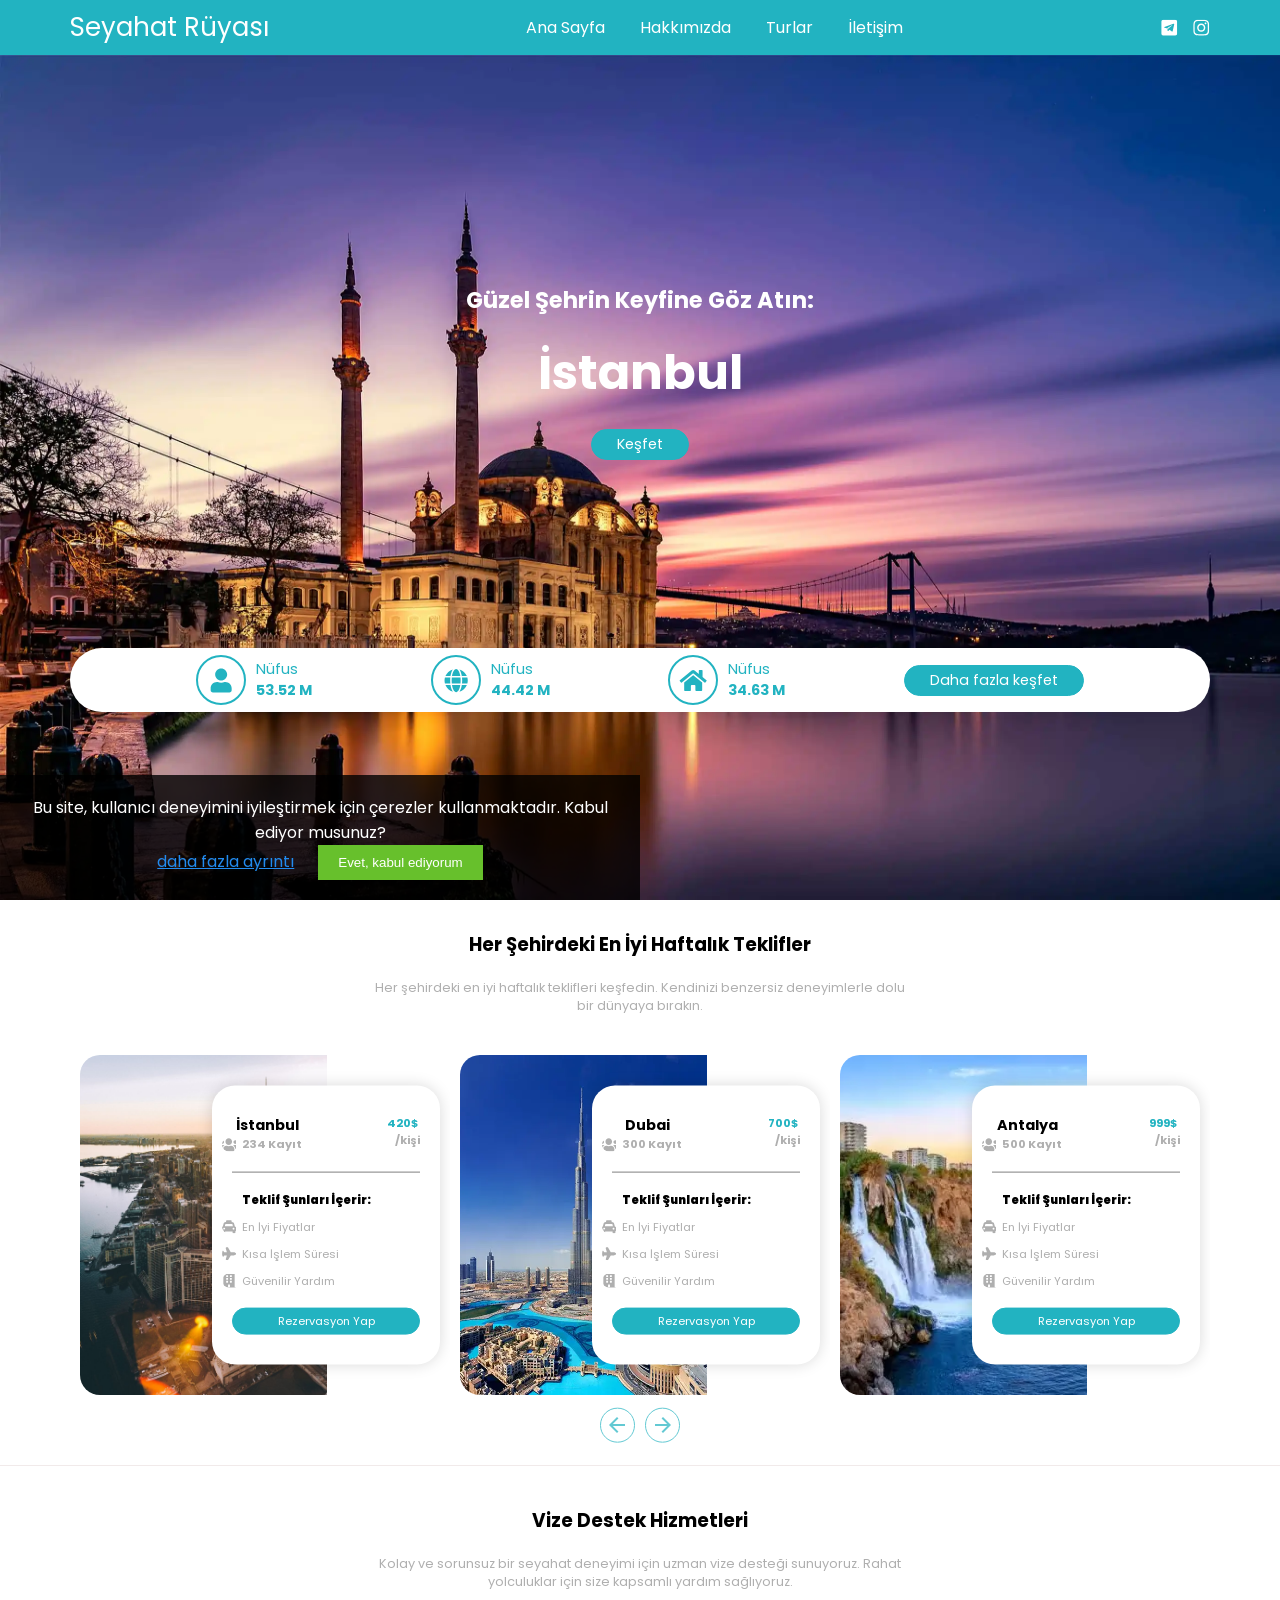
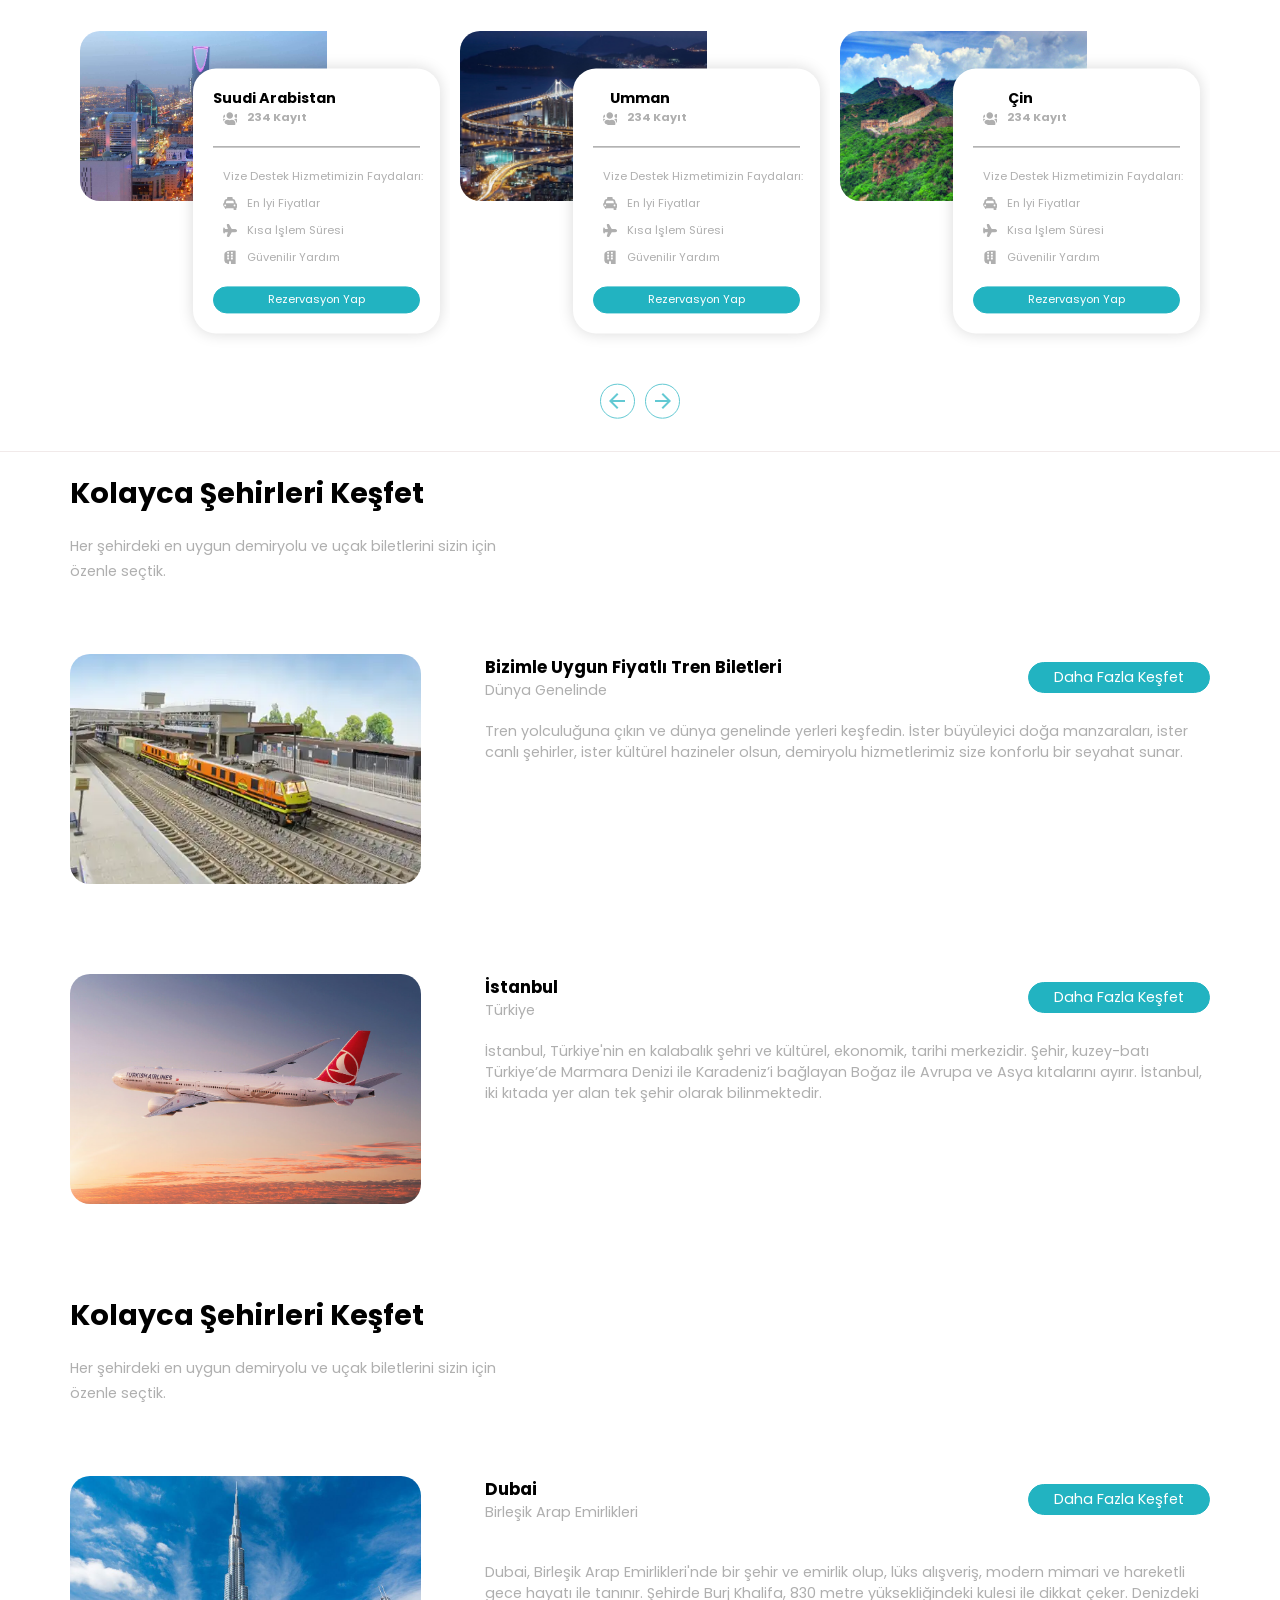
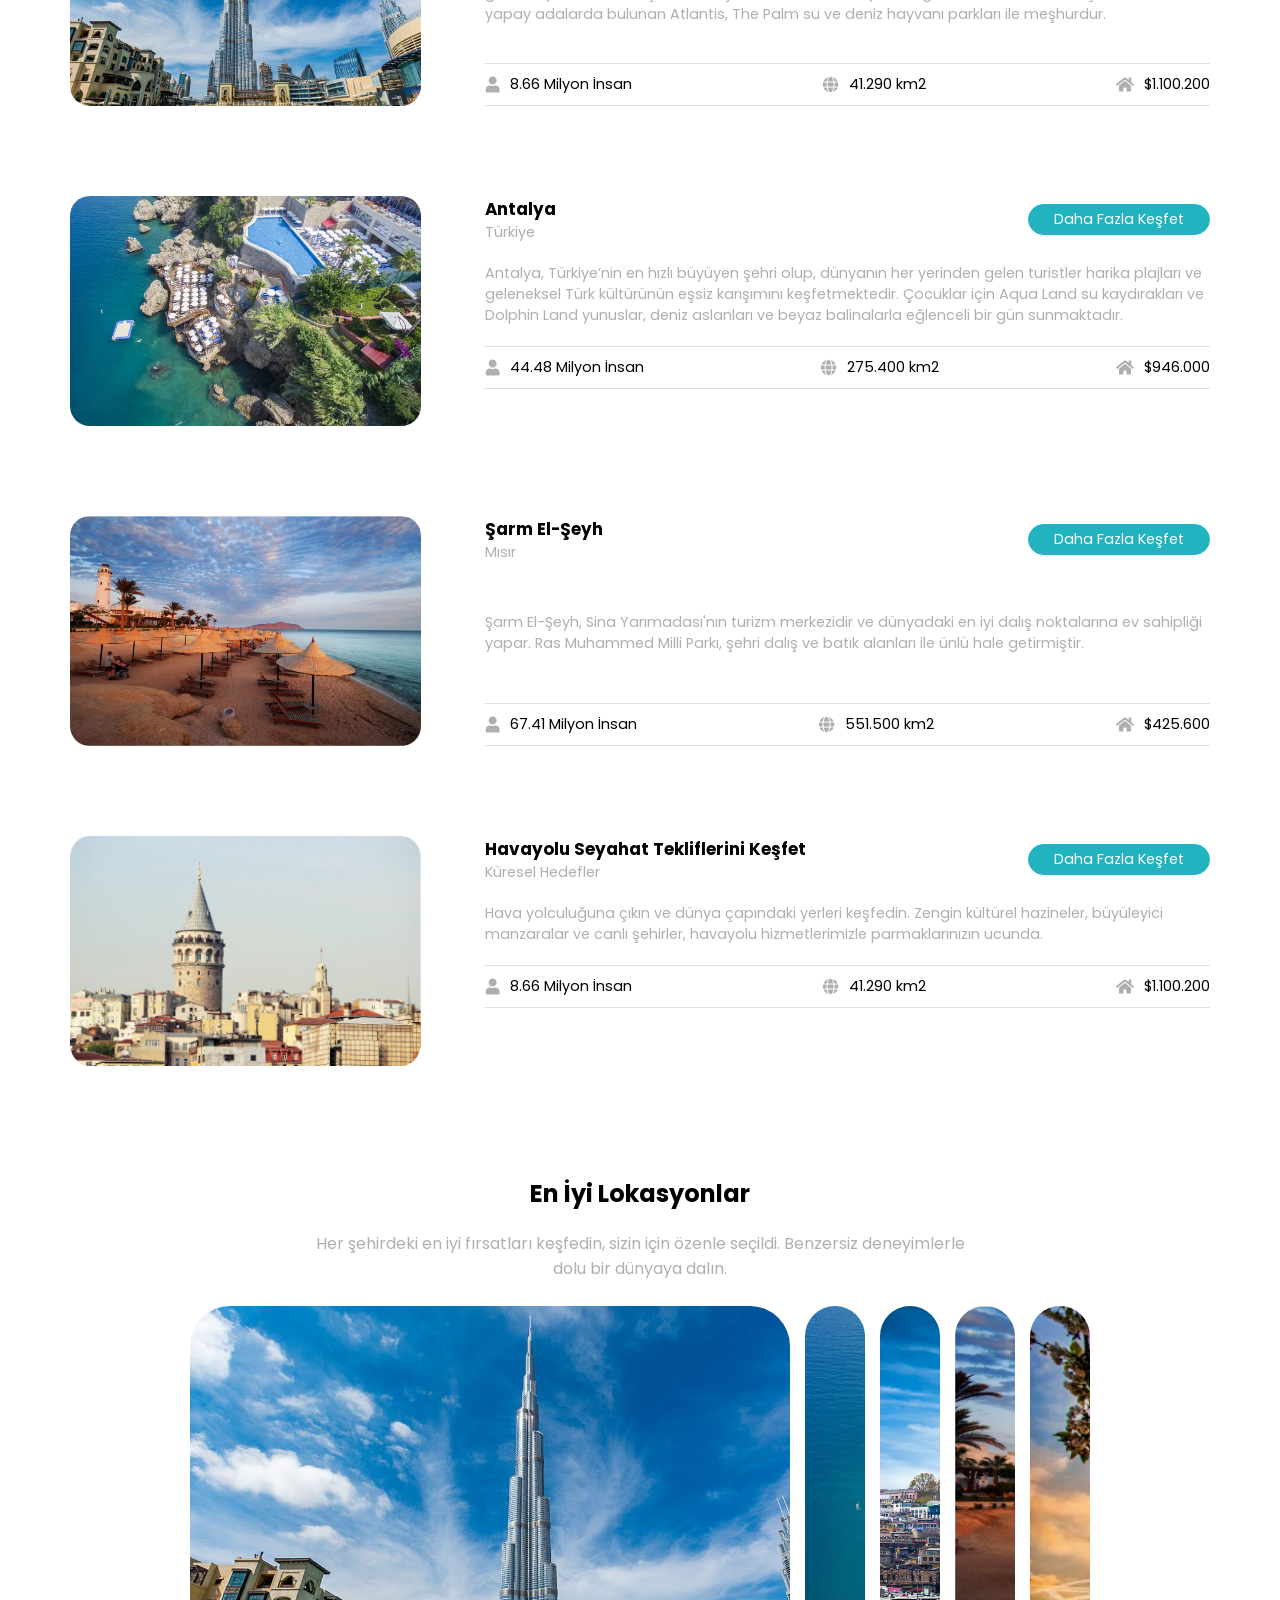
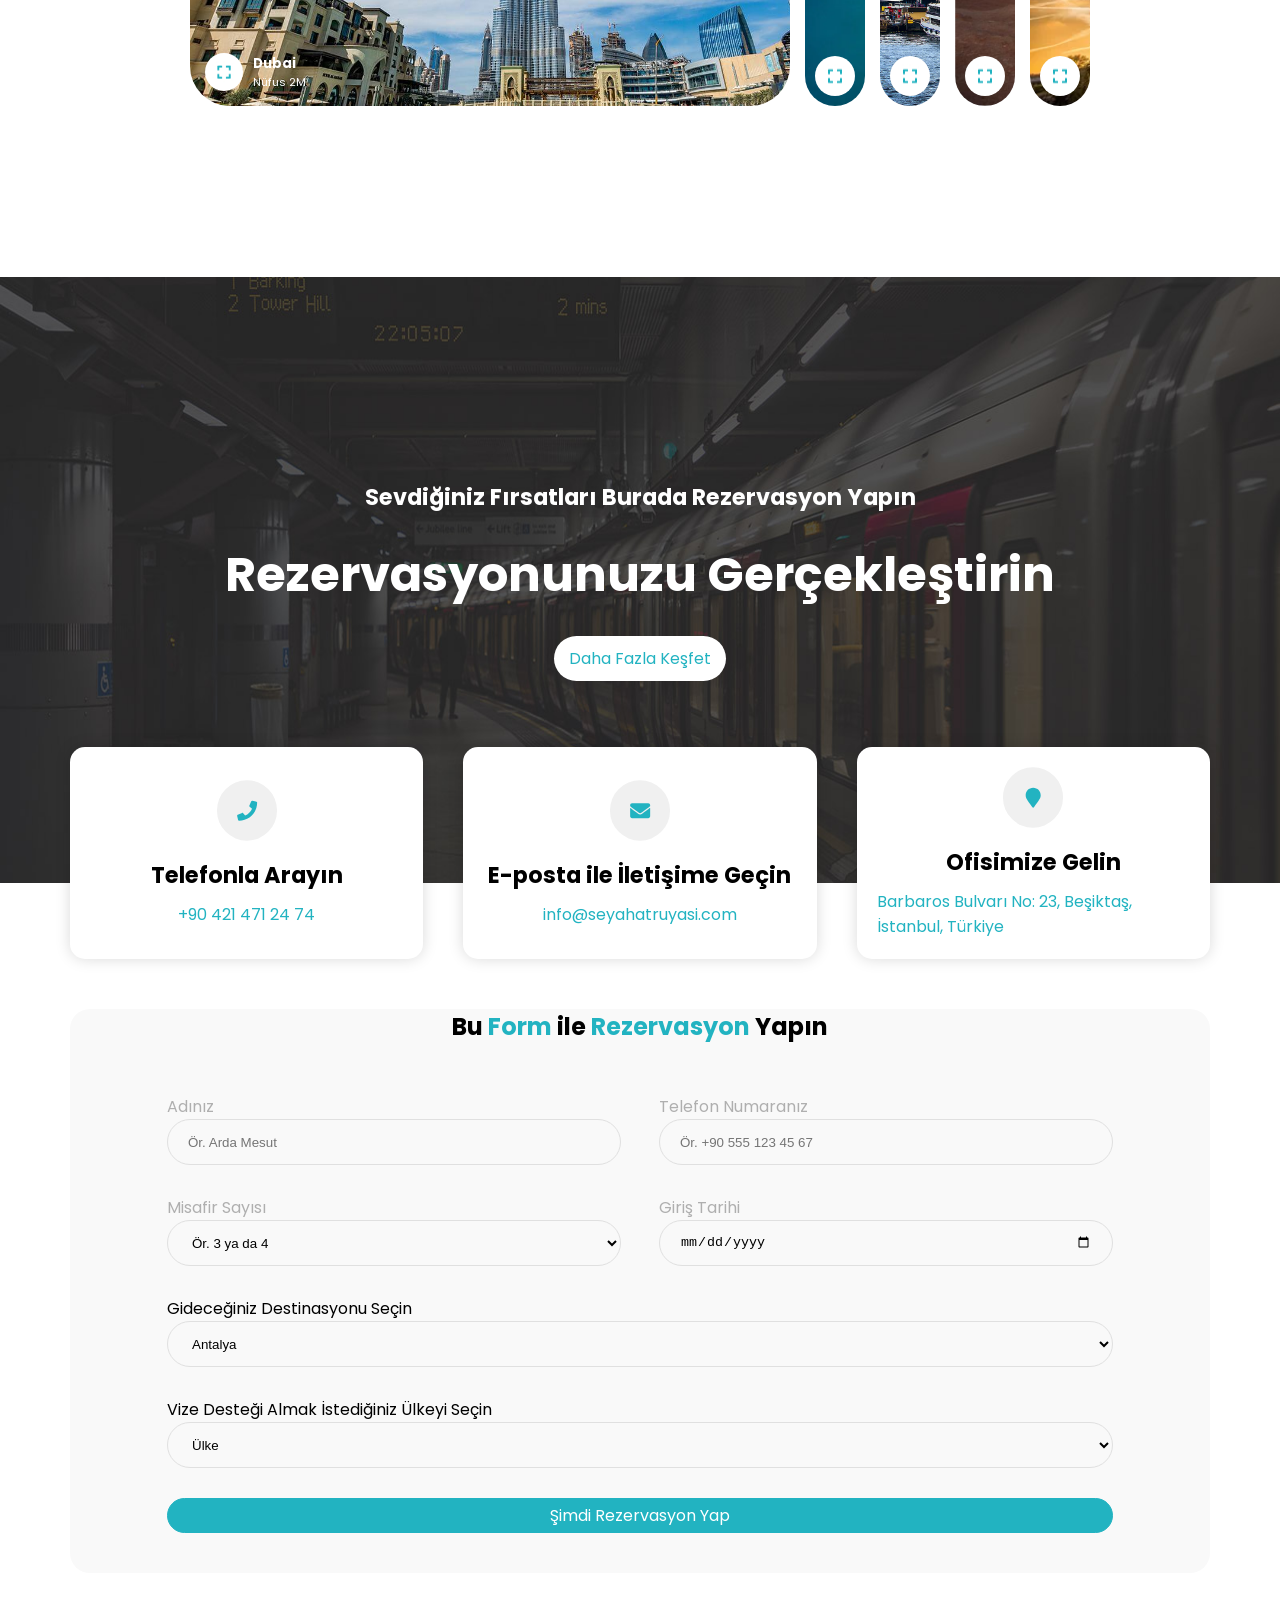
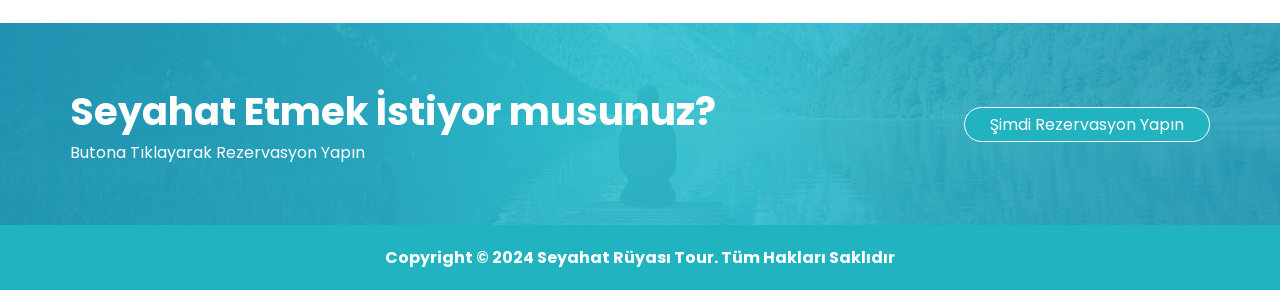
==== commit b8d59ad2: "first committt" ====
--- a/index.html
+++ b/index.html
@@ -5,11 +5,11 @@
     <meta name="viewport" content="width=device-width, initial-scale=1.0" />
     <meta
       name="description"
-      content="Seyahat Rüyası - профессиональная организация бизнес-туров и туристических поездок по всему миру. Забронируйте лучшие предложения для ваших путешествий."
+      content="Seyahat Rüyası dünya çapında iş turları ve turistik geziler düzenleyen profesyonel bir organizasyondur. Seyahatleriniz için en iyi fırsatları ayırtın."
     />
     <meta
       name="keywords"
-      content="путешествия, бизнес-туризм, туры, авиабилеты, визовая поддержка, Seyahat Rüyası, туры по Турции, международные поездки, отели, бронь"
+      content="seyahat, iş turizmi, turlar, uçak biletleri, vize desteği, Seyahat Rüyası, Türkiye turları, uluslararası seyahat, oteller, rezervasyonlar"
     />
     <meta name="author" content="Seyahat Rüyası" />
     <meta name="robots" content="index, follow" />
